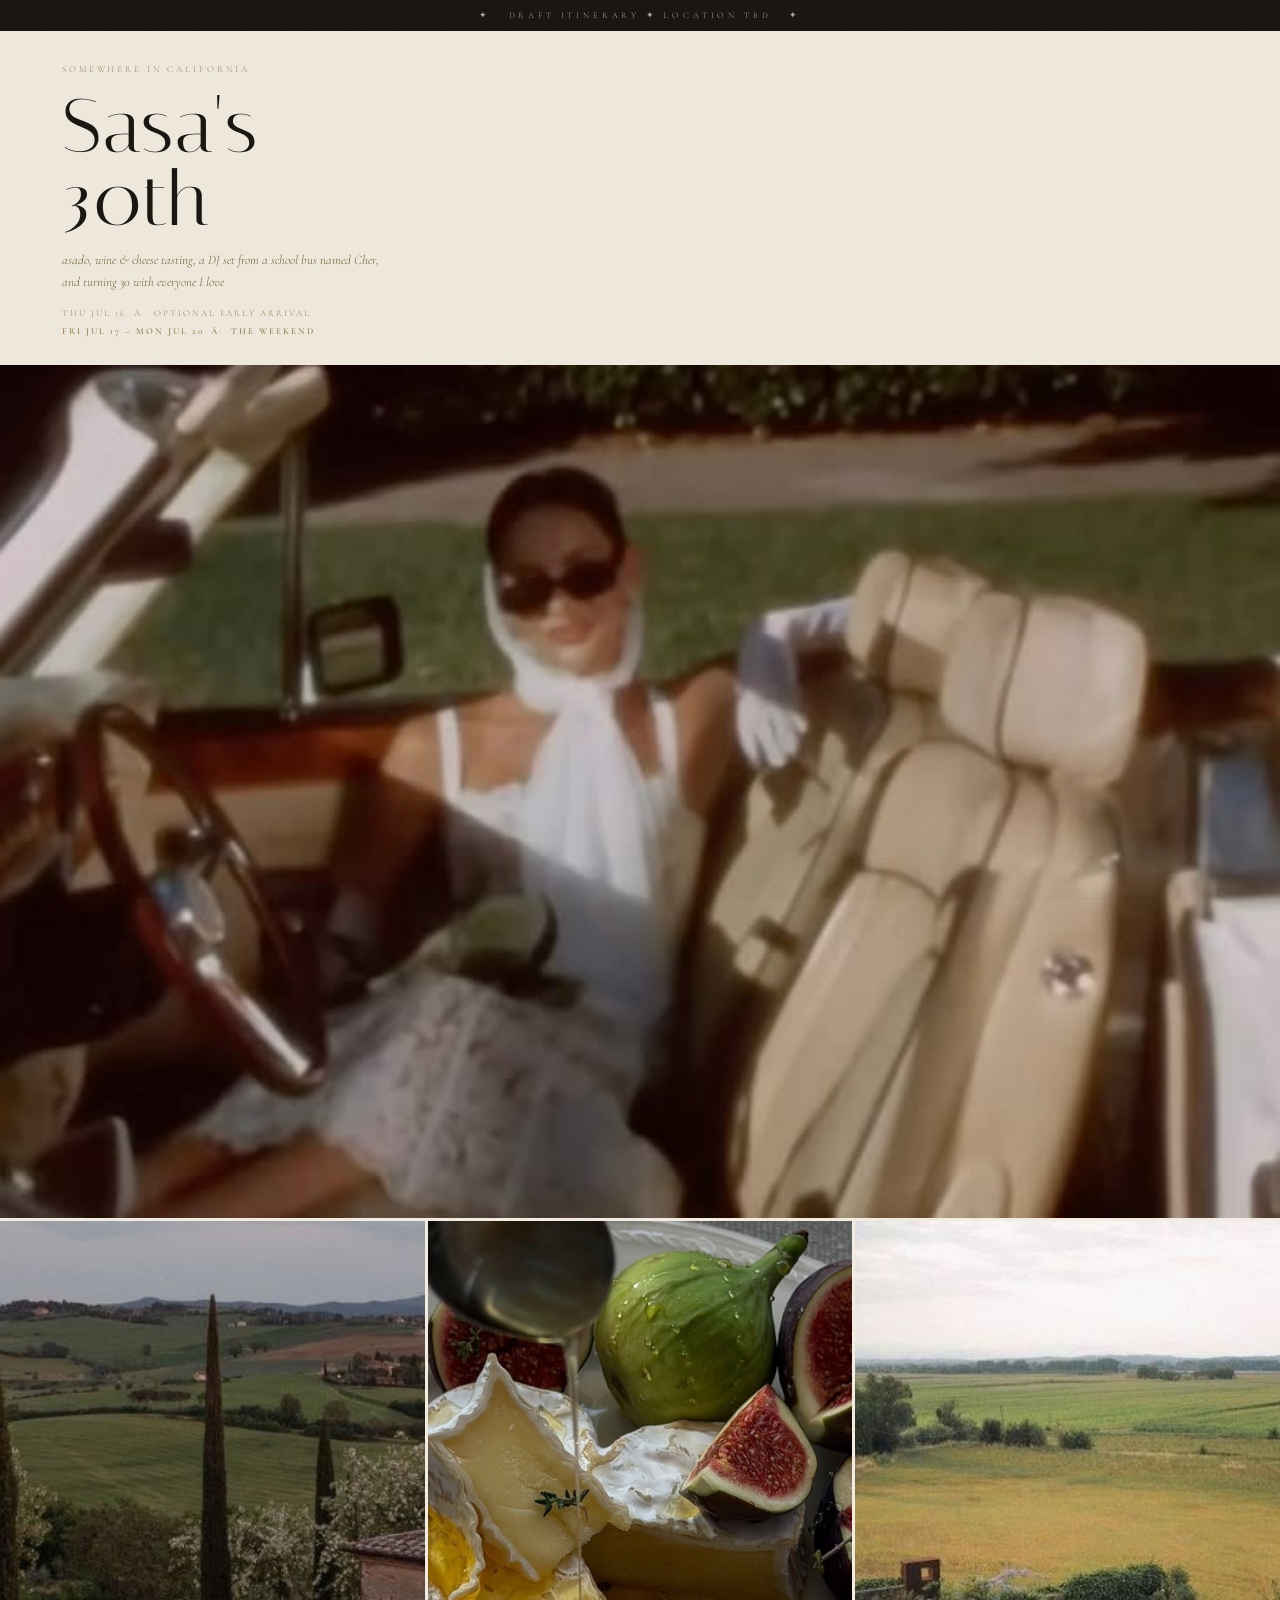
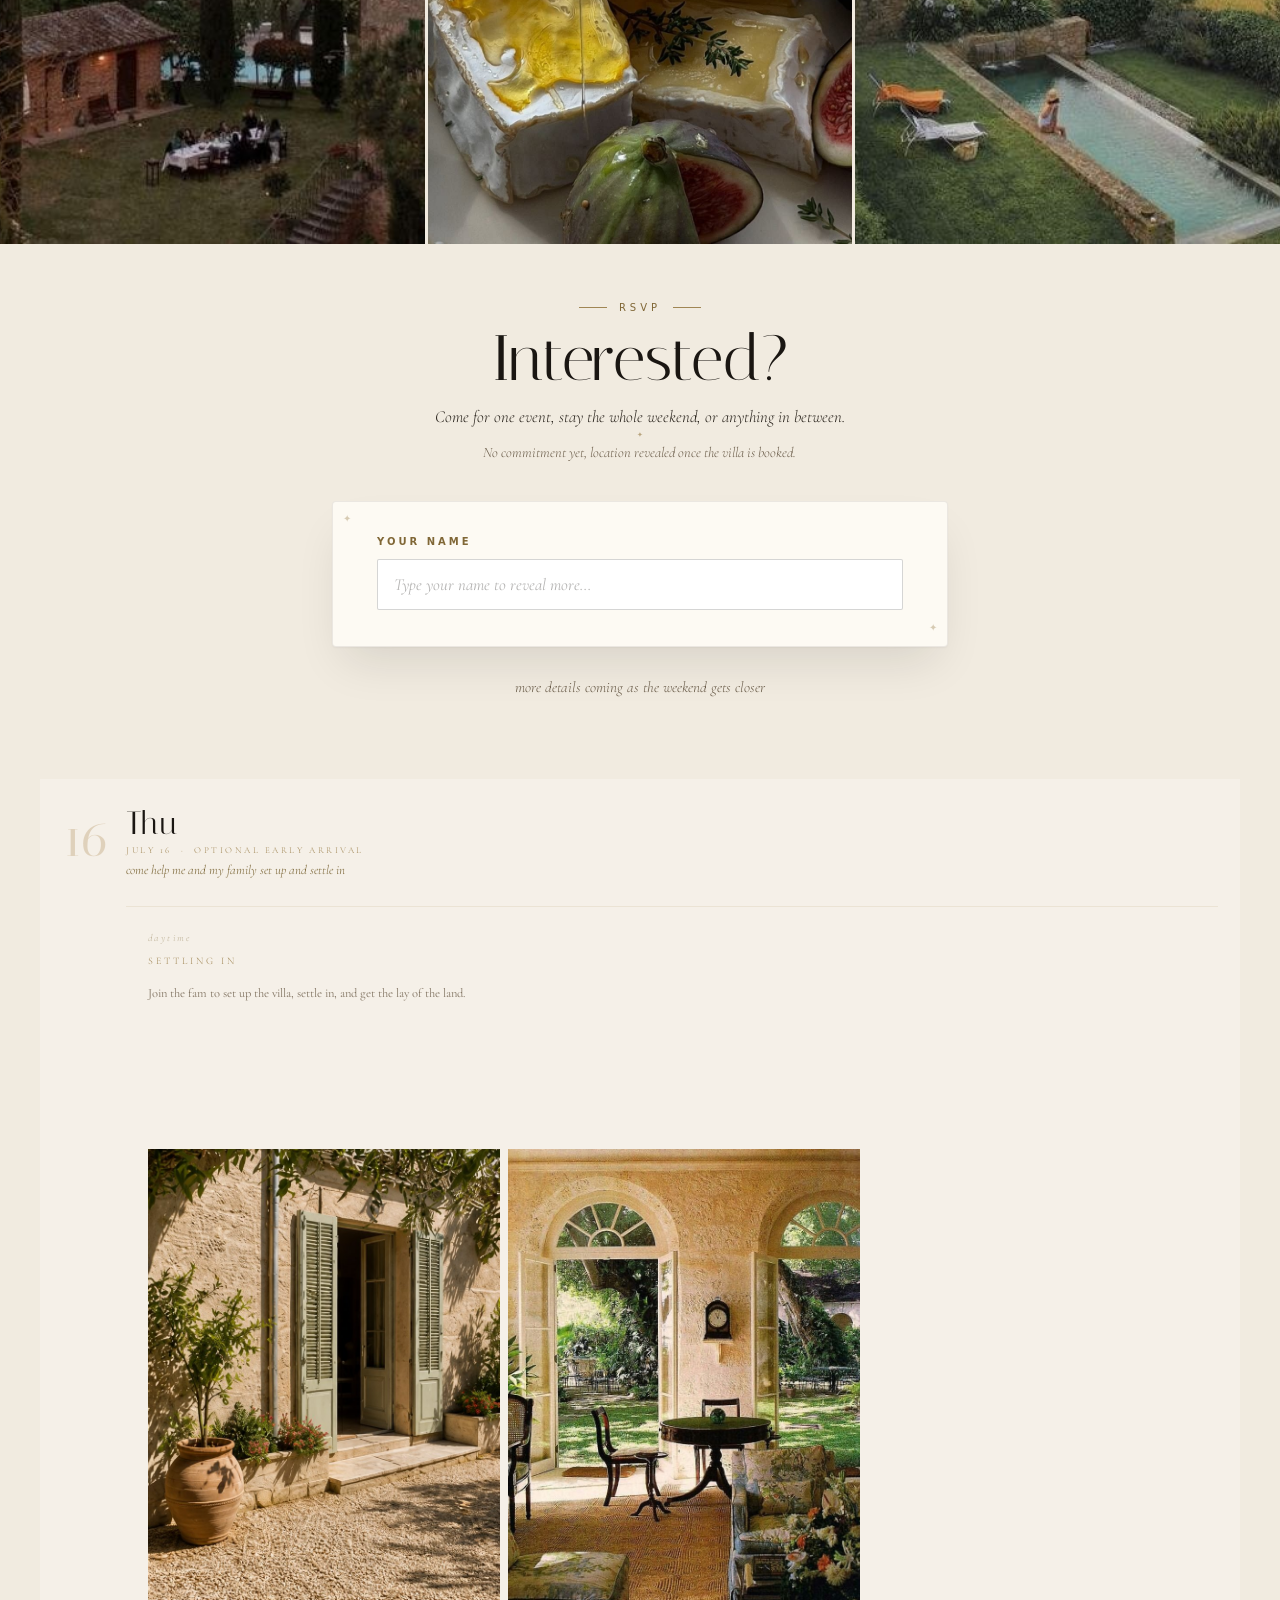
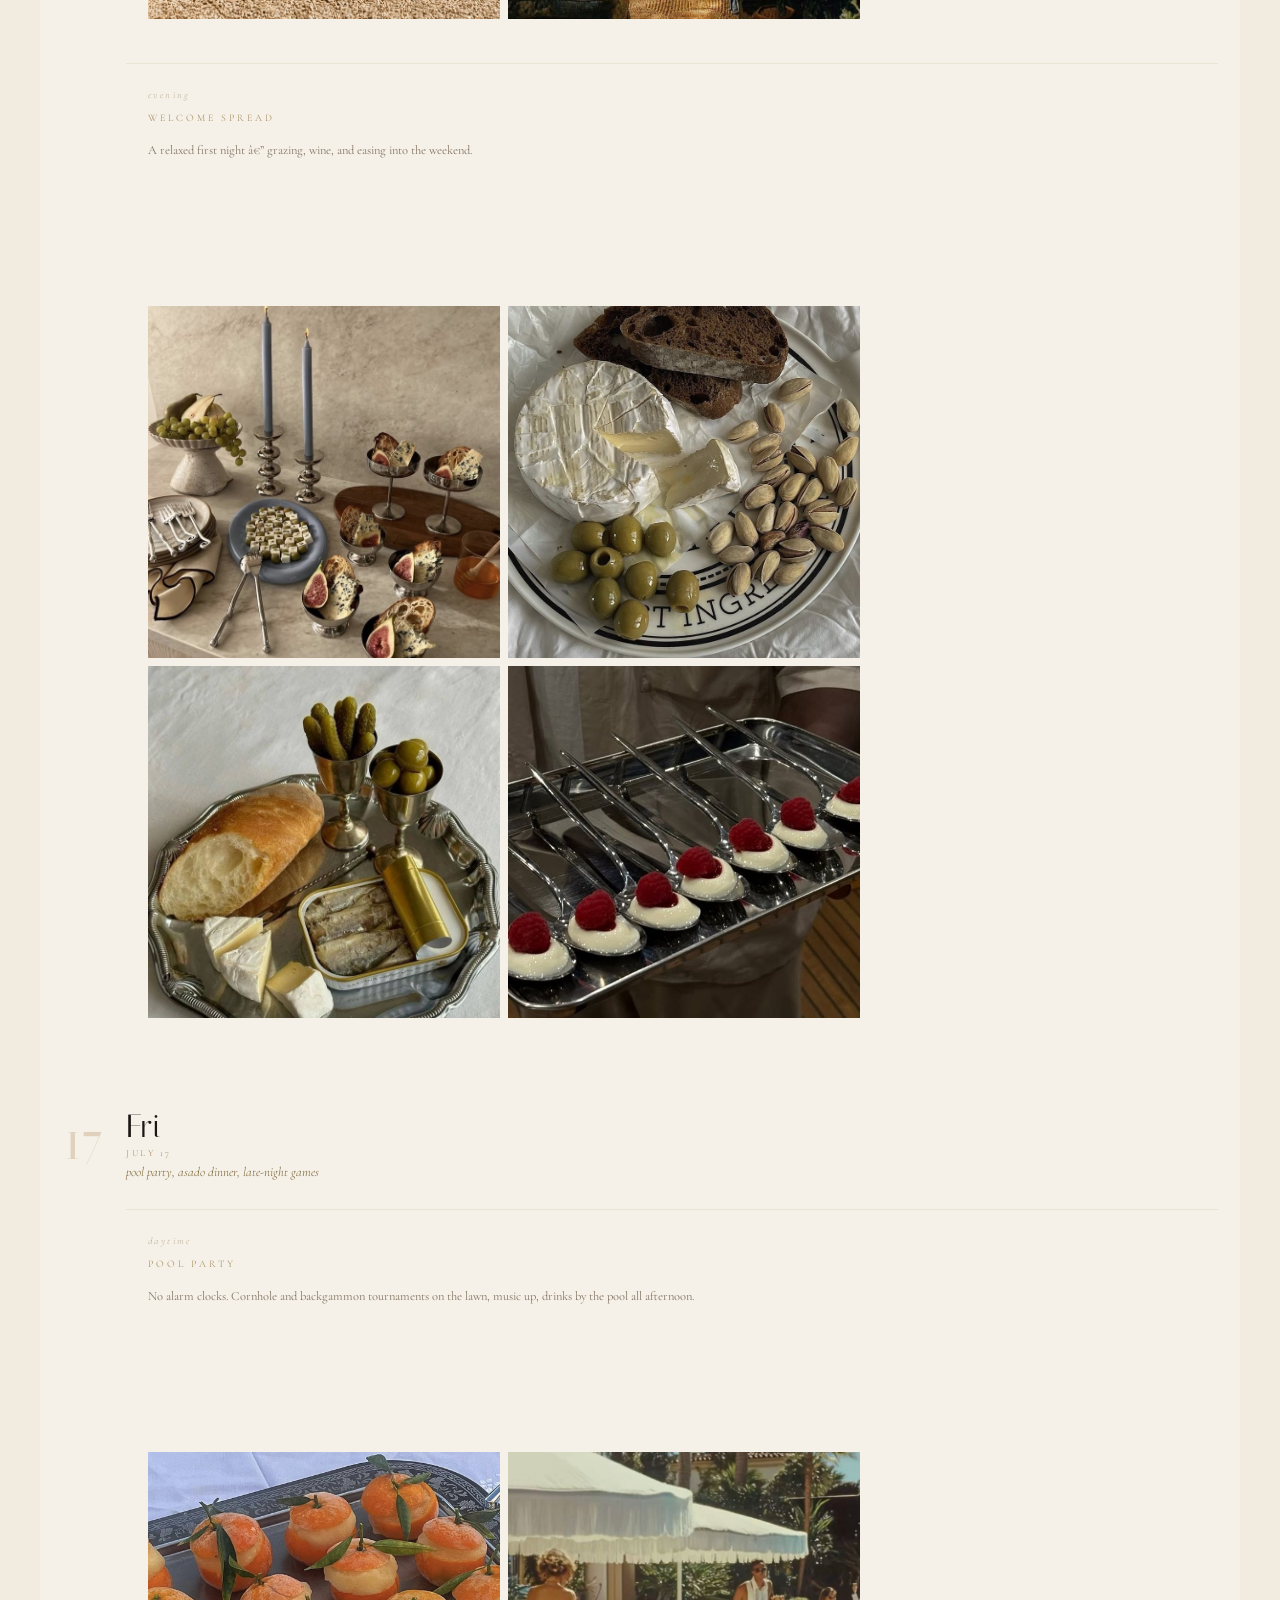
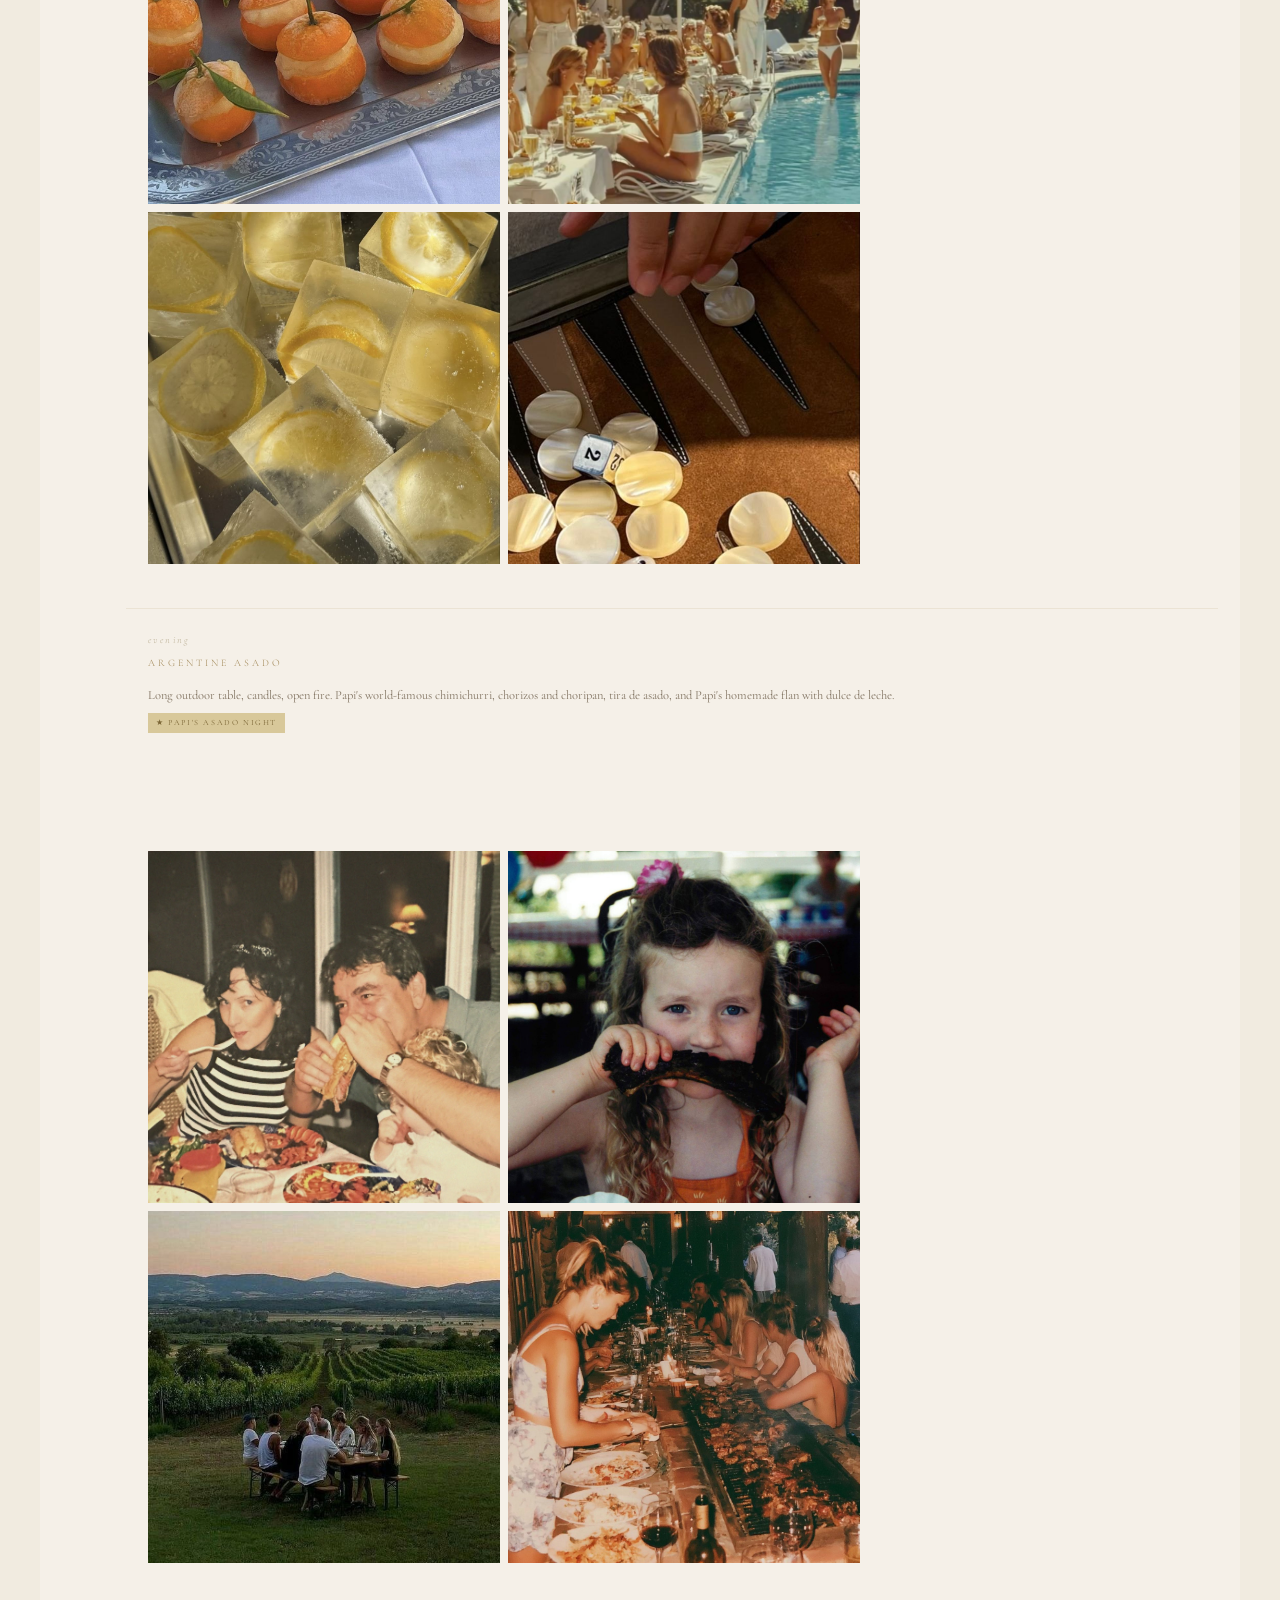
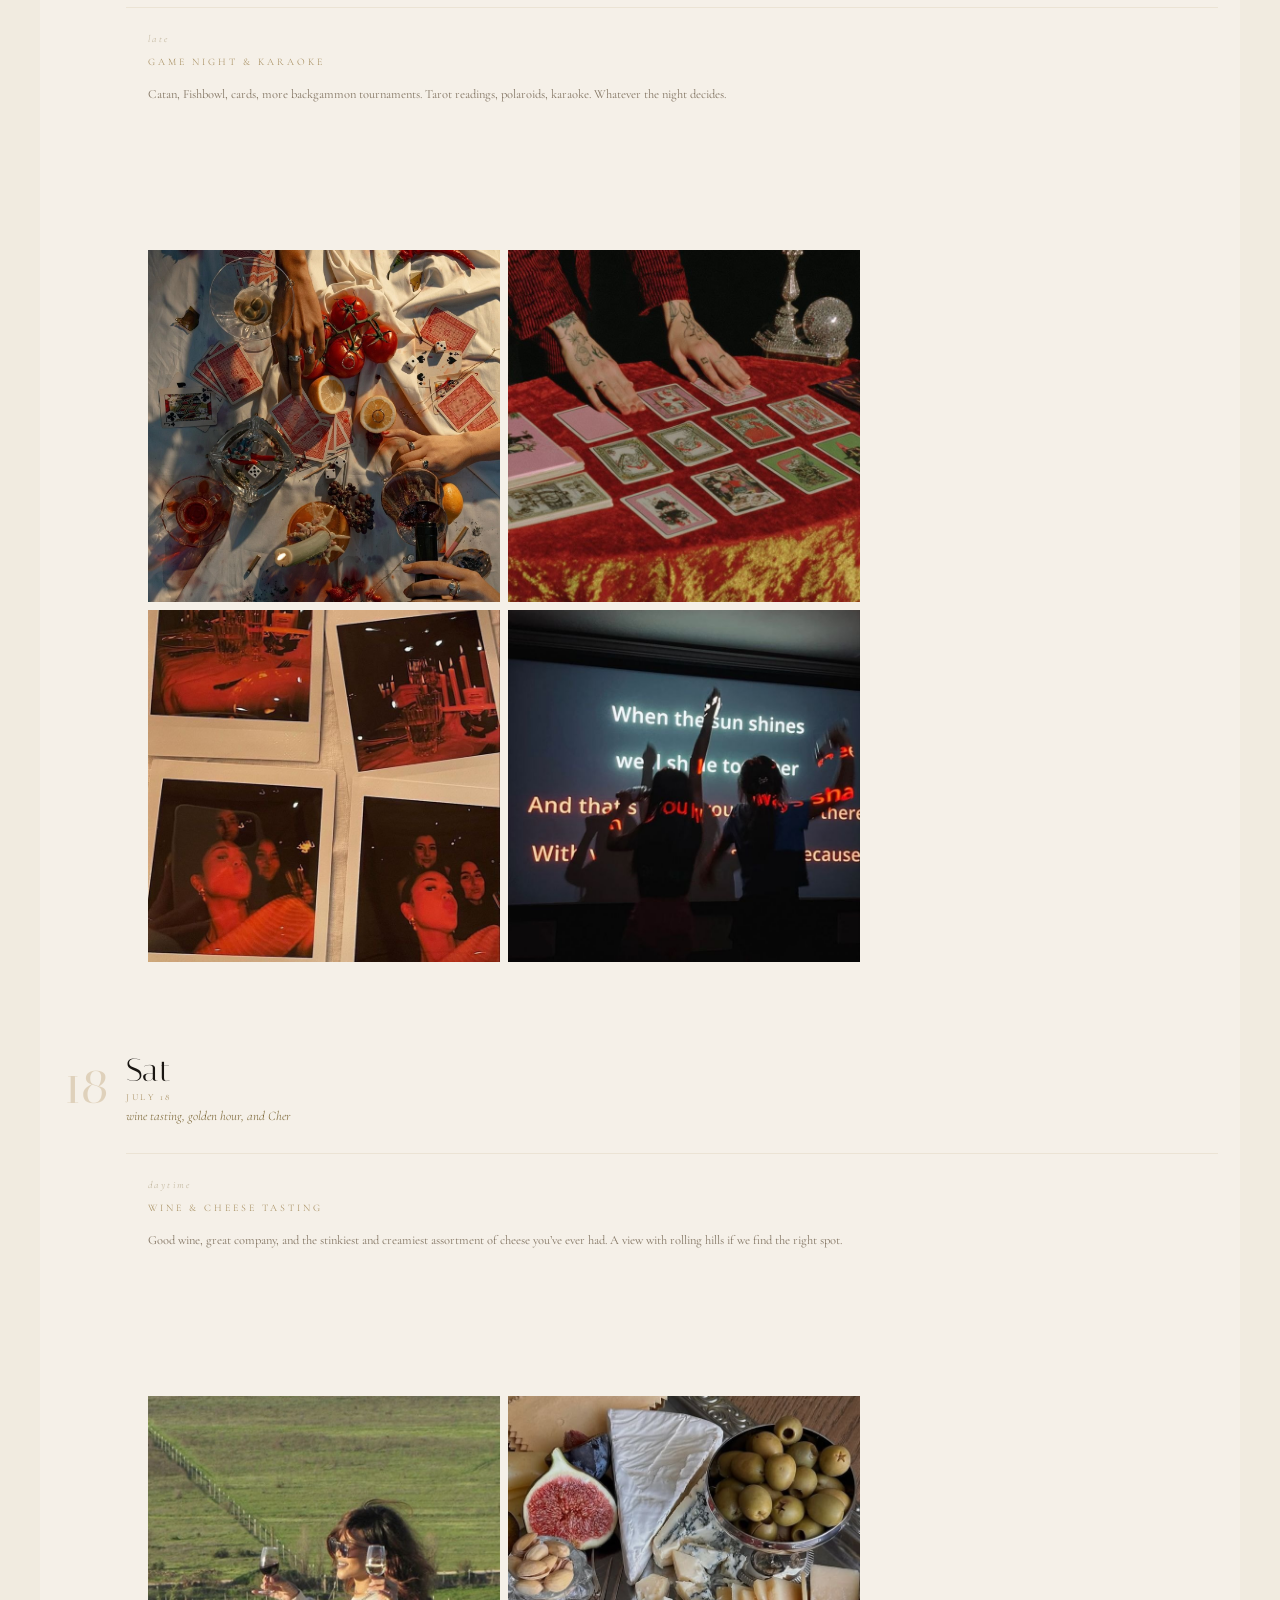
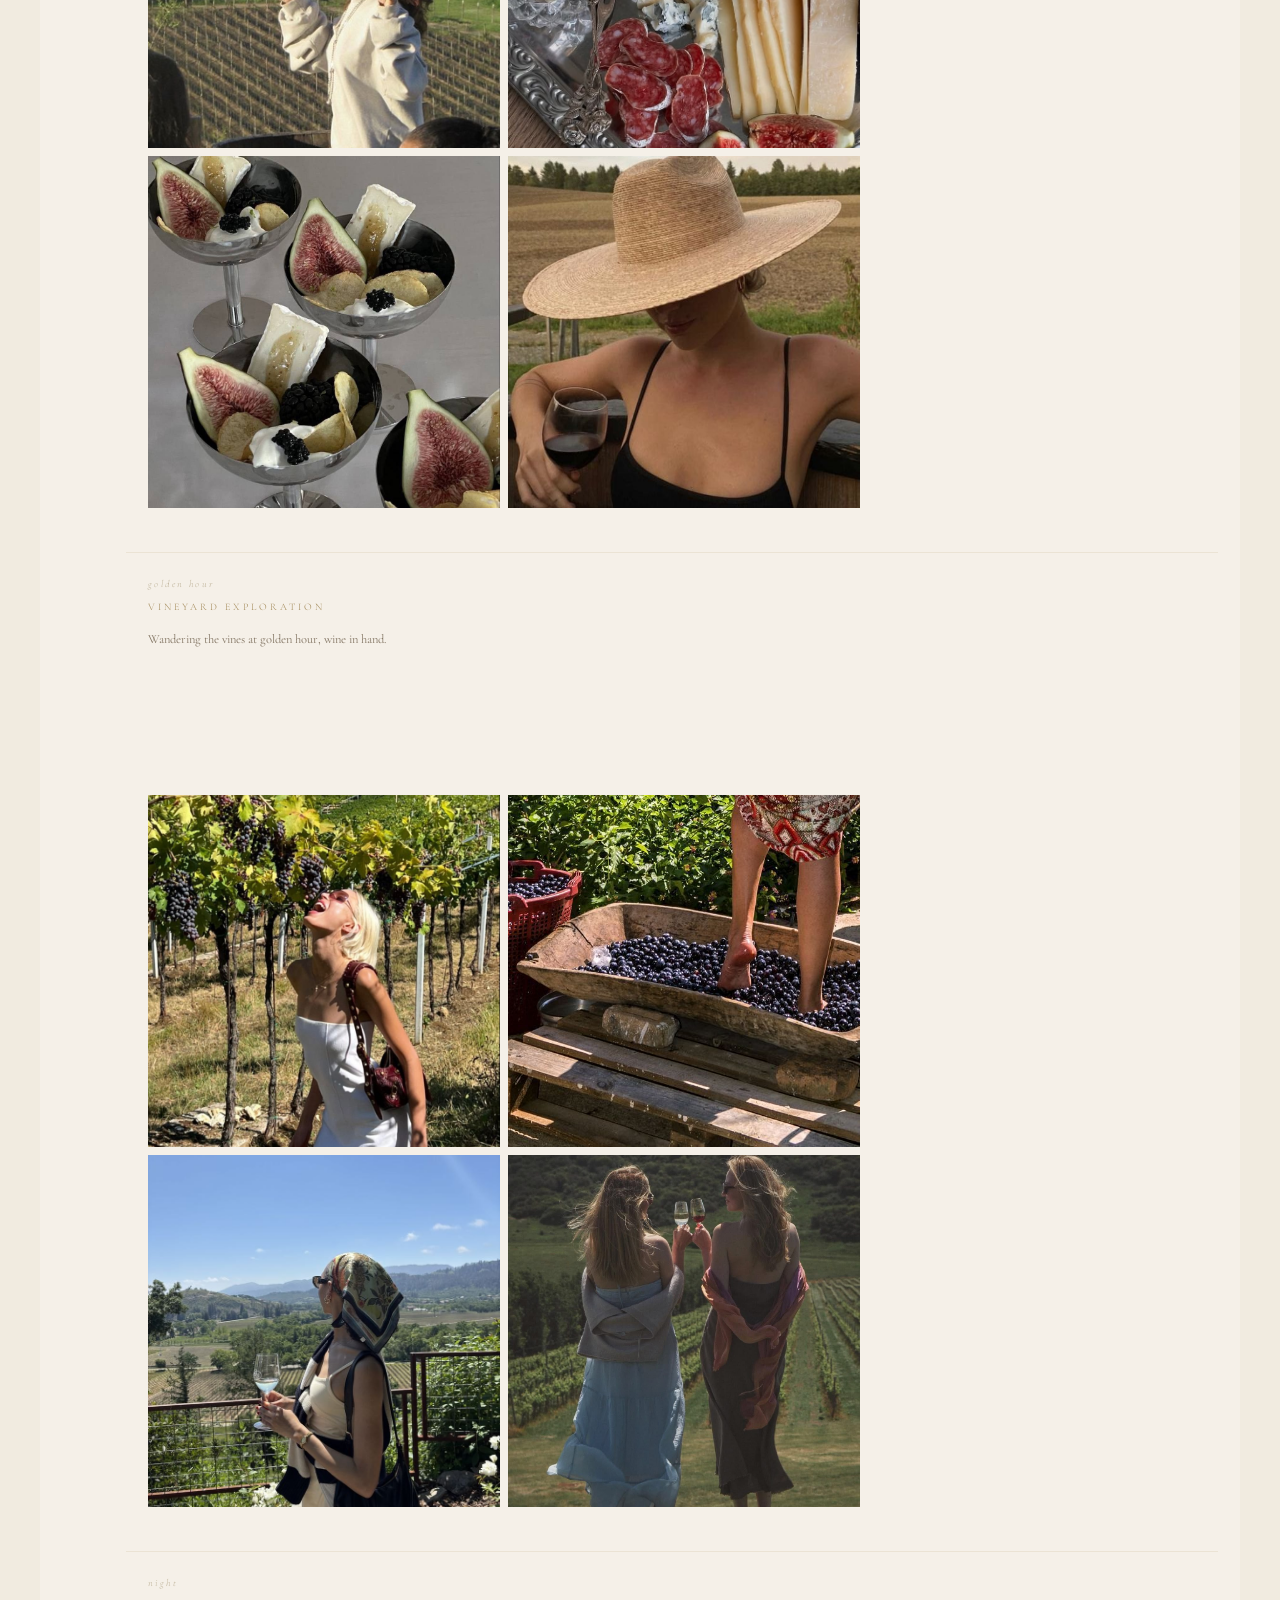
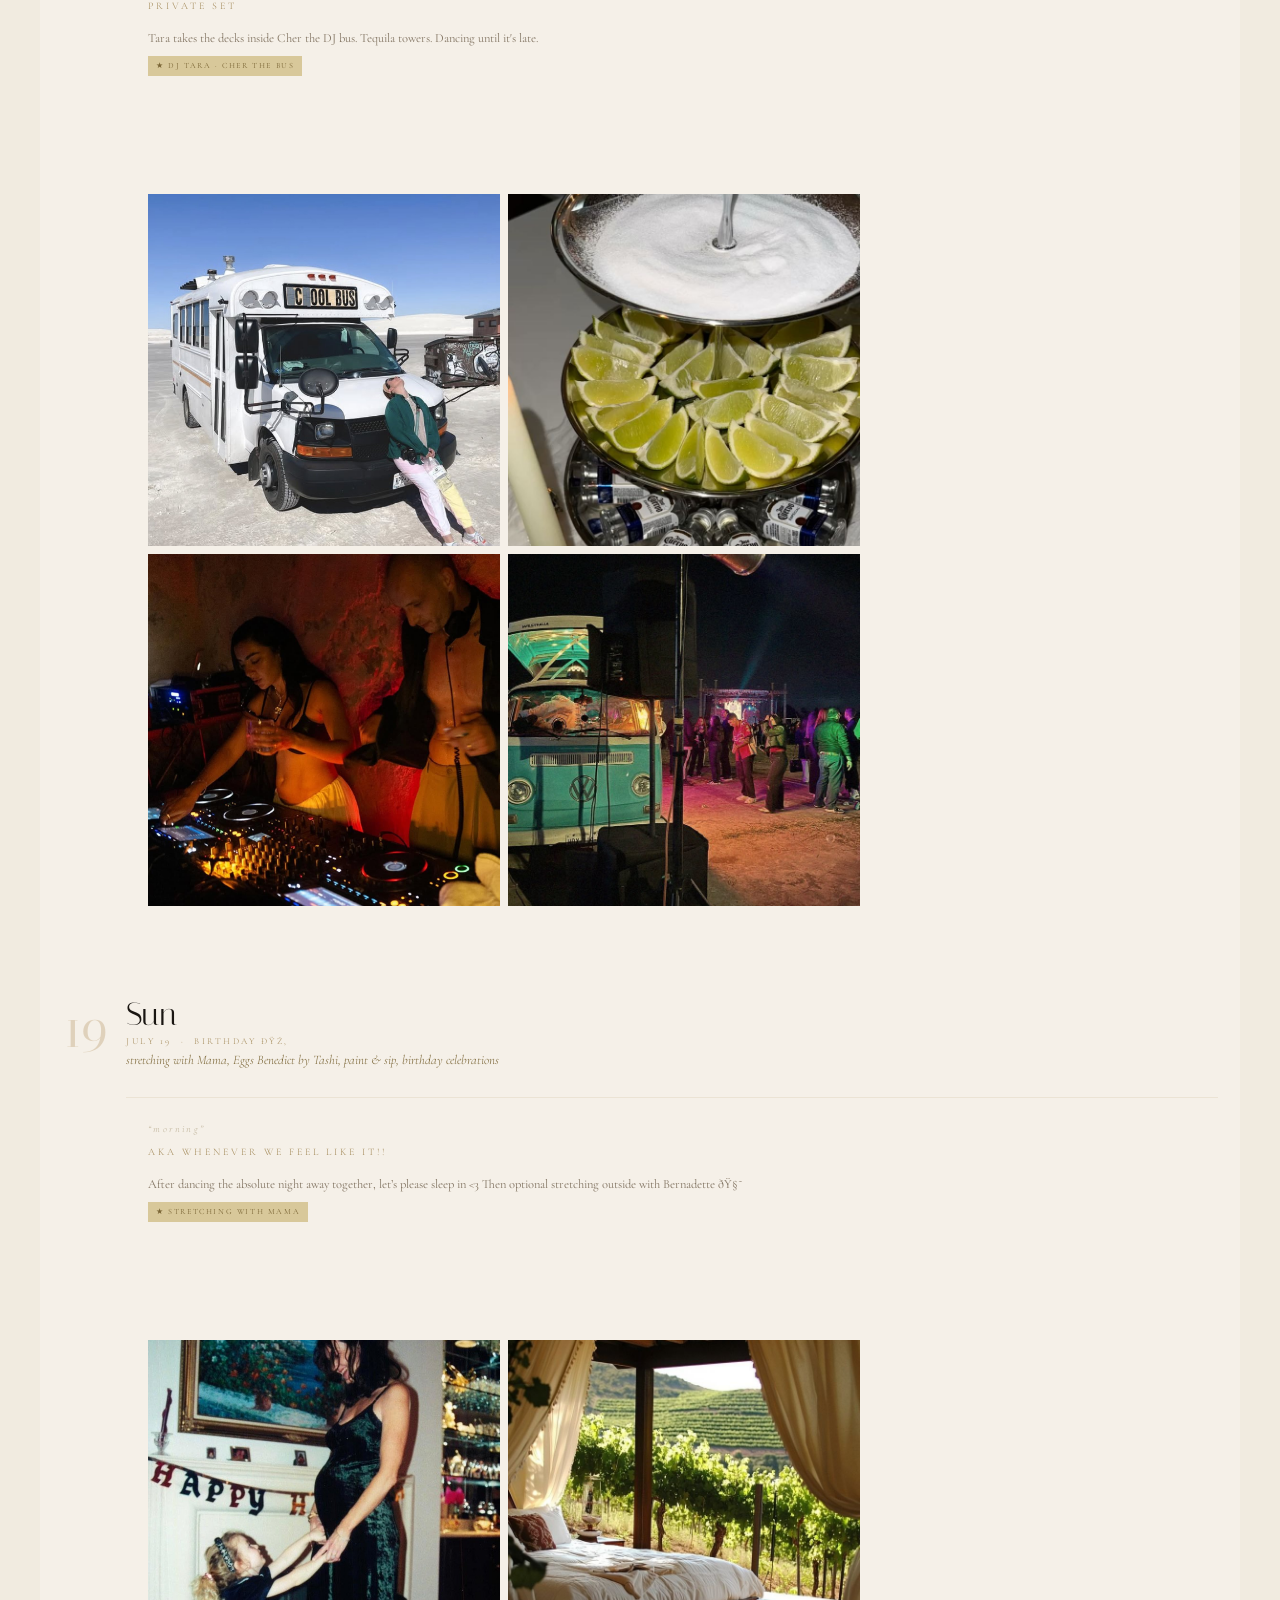
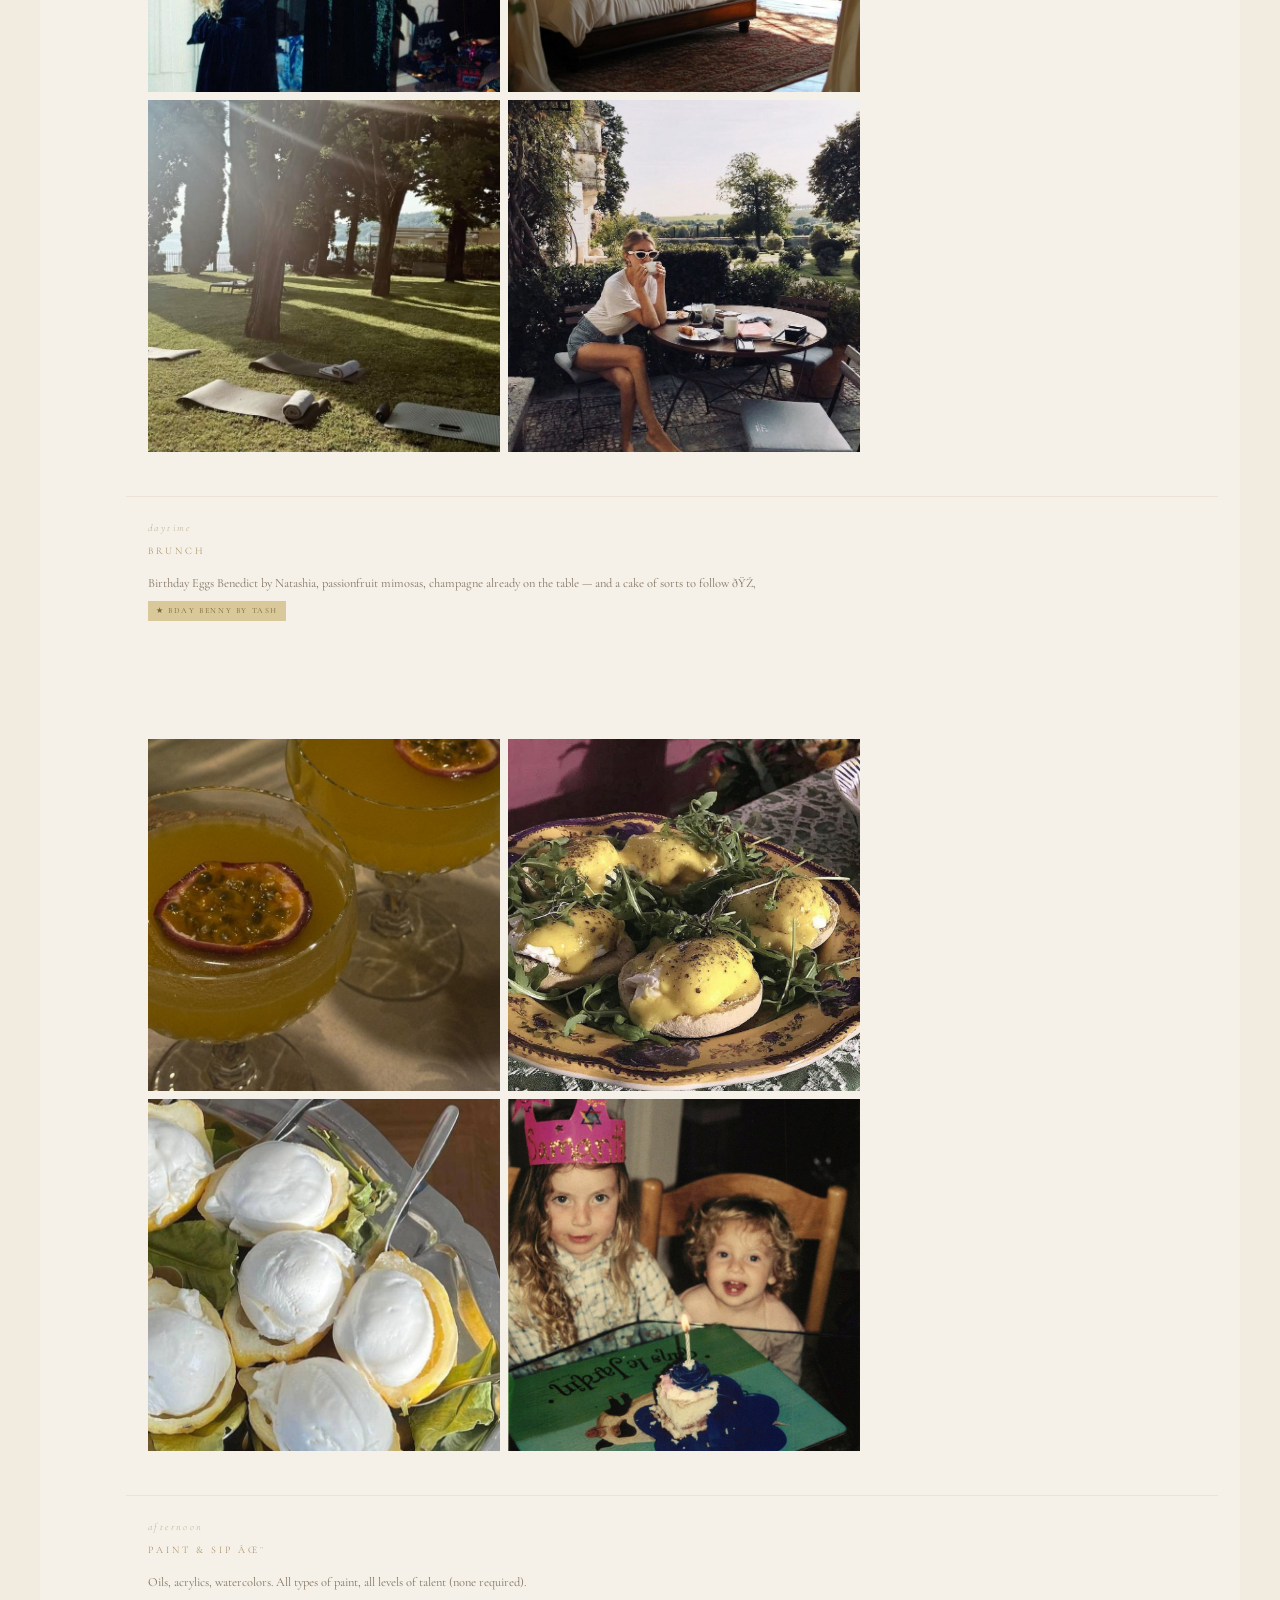
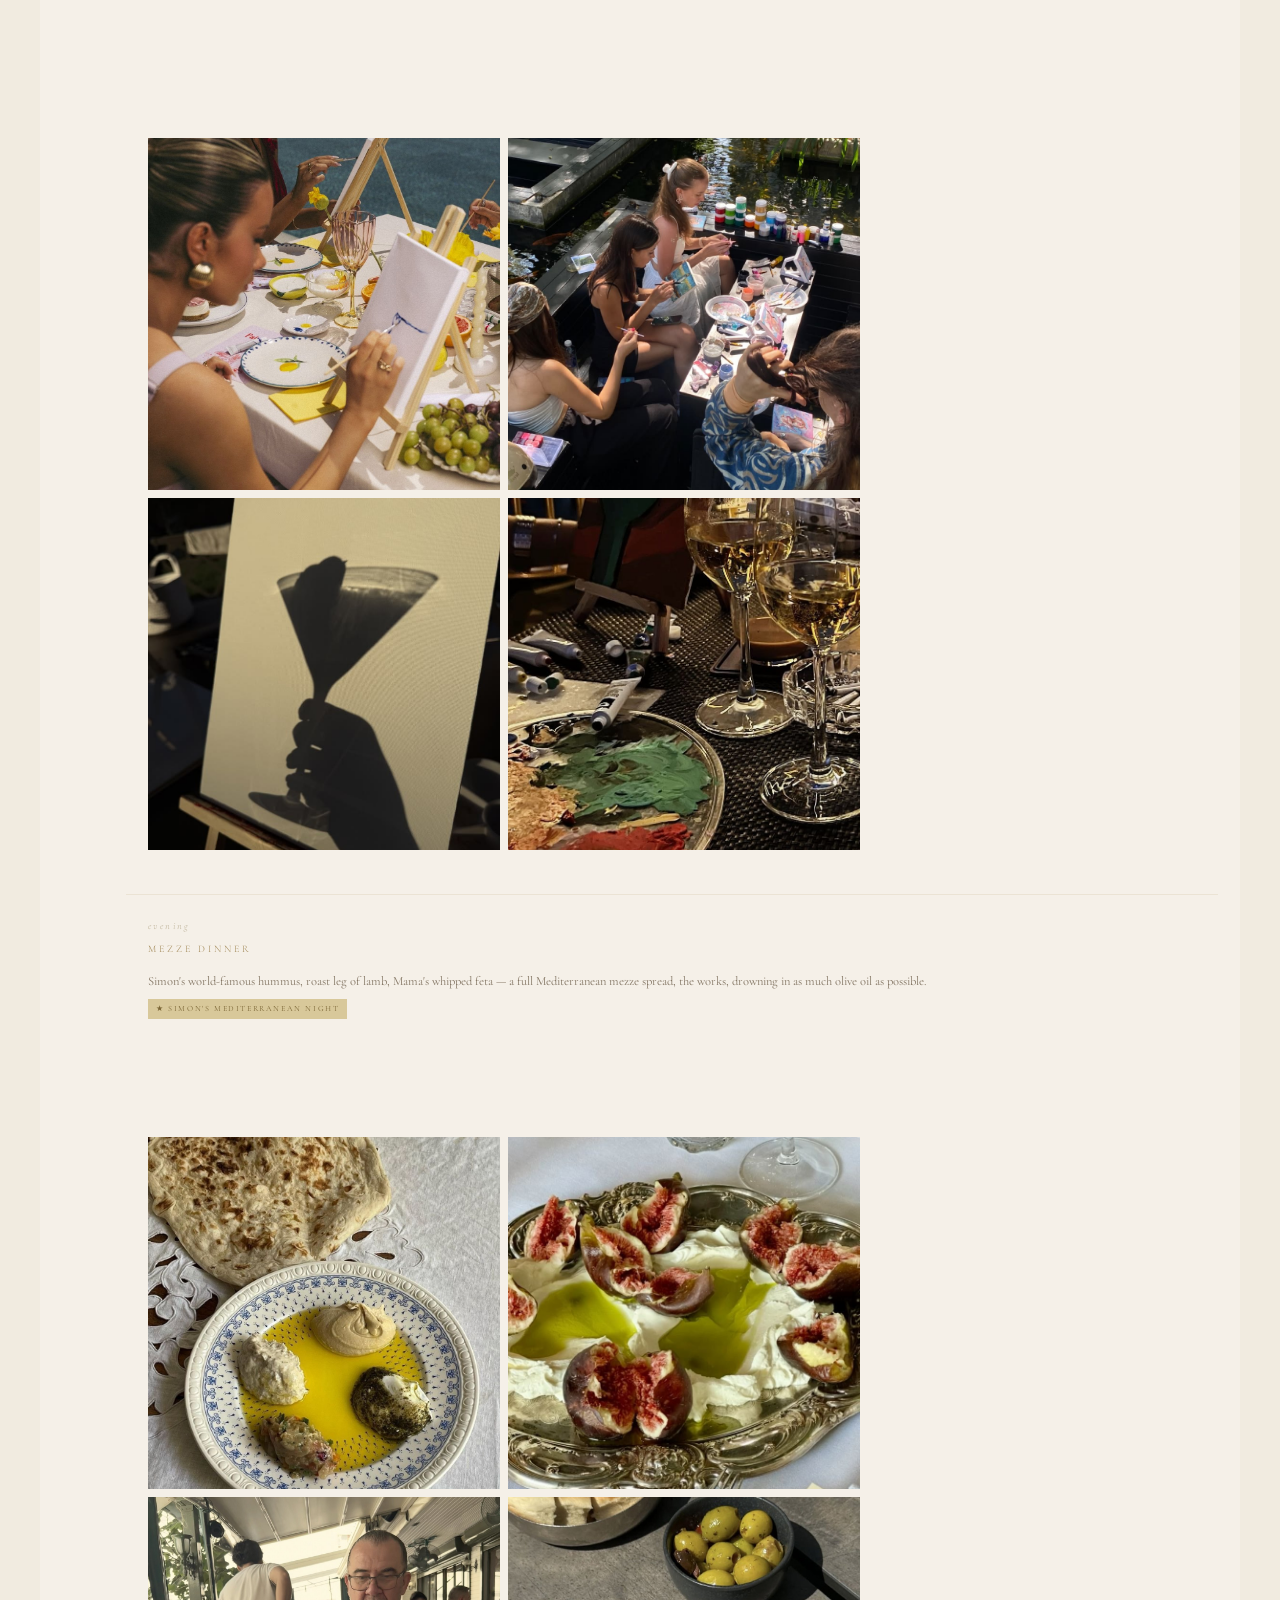
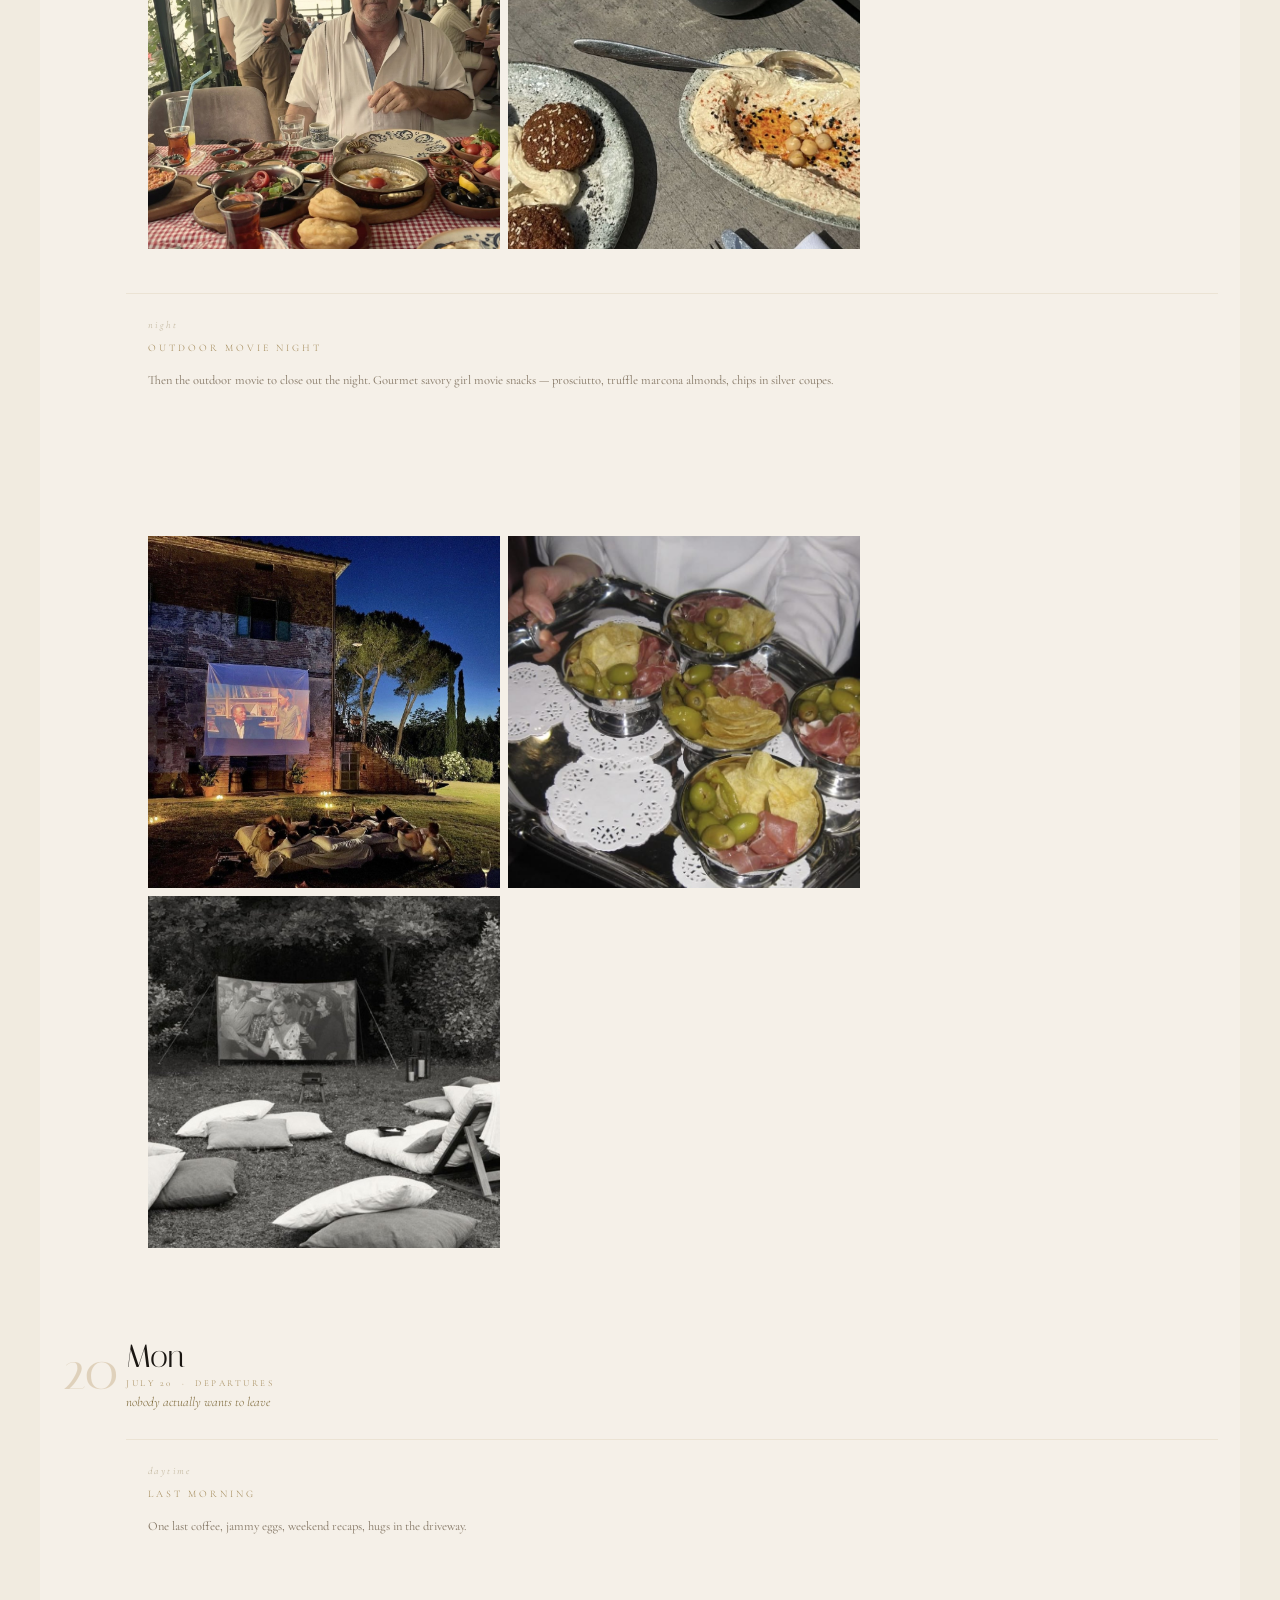
==== sasa-30th.html @ 3b61e19e "buttons" ====
﻿<!DOCTYPE html>
<html lang="en">

<head>
  <meta property="og:title" content="Sasa's 30th Draft Itinerary">
  <meta property="og:description" content="somewhere in california âœ¦ july 2026">
  <meta property="og:type" content="website">
  <meta property="og:image"
    content="[data-uri]">
  <meta property="og:image:width" content="1200">
  <meta property="og:image:height" content="630">
  <meta name="twitter:card" content="summary_large_image">
  <meta name="twitter:title" content="Sasa's 30th Draft Itinerary">
  <meta name="twitter:description" content="somewhere in california âœ¦ july 2026">
  <meta name="twitter:image"
    content="[data-uri]">

  <meta charset="UTF-8">
  <meta name="viewport" content="width=device-width, initial-scale=1.0">
  <title>Sasa's 30th</title>
  <link
    href="https://fonts.googleapis.com/css2?family=Jost:wght@300;400;500&family=Italiana&family=Playfair+Display:ital,wght@0,400;0,700;1,400;1,700&family=Cormorant+Garamond:ital,wght@0,300;0,400;0,600;1,300;1,400;1,600&family=Libre+Baskerville:ital,wght@0,400;1,400&family=Caveat:wght@500;600;700&family=Allura&family=Dancing+Script:wght@500;600"
    rel="stylesheet">
  <style>
    :root {
      --bg: #f5f0e8;
      --ink: #2a1f0e;
      --gold: #a08040;
      --sub: #7a6535;
      --form-bg: #e8dfc8;
      --footer-bg: #d8cdb0;
      --div: rgba(160, 128, 64, .18);
      --body-text: #5a4a2e;
    }

    *,
    *::before,
    *::after {
      box-sizing: border-box;
      margin: 0;
      padding: 0;
    }

    body {
      background: var(--bg);
      color: var(--ink);
      font-family: 'Jost', -apple-system, BlinkMacSystemFont, 'Avenir Next', 'Avenir', 'Helvetica Neue', sans-serif;
      font-weight: 300;
      line-height: 1.6;
    }

    .draft-banner {
      background: var(--ink);
      color: rgba(242, 234, 214, .7);
      text-align: center;
      font-size: 8.5px;
      letter-spacing: .45em;
      text-transform: uppercase;
      padding: 9px 0;
    }

    .hero {
      padding: 48px 48px 28px;
      max-width: 1200px;
      margin: 0 auto;
    }

    .hero-eyebrow {
      font-size: 9px;
      letter-spacing: .42em;
      text-transform: uppercase;
      color: var(--gold);
      margin-bottom: 14px;
    }

    .hero-title {
      font-family: 'Italiana', 'Didot', 'Bodoni 72', 'Hoefler Text', Georgia, serif;
      font-size: clamp(72px, 12vw, 112px);
      line-height: 1.0;
      letter-spacing: .02em;
      margin-bottom: 18px;
    }

    .hero-tagline {
      font-family: 'Cormorant Garamond', 'Hoefler Text', 'Iowan Old Style', 'Cormorant', Georgia, serif;
      font-style: italic;
      font-size: 14px;
      font-weight: 300;
      color: var(--sub);
      line-height: 1.7;
      max-width: 480px;
      margin-bottom: 8px;
    }

    .hero-dates {
      font-size: 9px;
      letter-spacing: .22em;
      text-transform: uppercase;
      color: var(--gold);
      line-height: 2;
    }

    .hero-dates strong {
      font-weight: 700;
      letter-spacing: .22em;
      color: var(--gold);
    }

    .photo-grid {
      display: grid;
      grid-template-columns: repeat(3, 1fr);
      gap: 3px;
      max-width: 1200px;
      margin: 0 auto;
    }

    .photo-grid img {
      width: 100%;
      aspect-ratio: 1;
      object-fit: cover;
      display: block;
    }

    .form-spacer {
      height: 44px;
      background: var(--bg);
    }

    .form-wrap {
      background: var(--form-bg);
      max-width: 1200px;
      margin: 0 auto;
      padding: 36px 48px 40px;
    }

    .form-head {
      font-family: 'Italiana', 'Didot', 'Bodoni 72', 'Hoefler Text', Georgia, serif;
      font-size: 32px;
      color: var(--ink);
      margin-bottom: 10px;
      letter-spacing: .02em;
    }

    .form-intro-top {
      font-family: 'Cormorant Garamond', 'Hoefler Text', 'Iowan Old Style', 'Cormorant', Georgia, serif;
      font-style: italic;
      font-size: 13px;
      color: var(--sub);
      line-height: 1.7;
      margin-bottom: 22px;
    }

    .form-label {
      display: block;
      font-size: 8px;
      letter-spacing: .35em;
      text-transform: uppercase;
      color: var(--gold);
      margin-bottom: 6px;
      margin-top: 18px;
    }

    .form-input {
      width: 100%;
      border: 1px solid var(--div);
      border-radius: 0;
      background: rgba(242, 234, 214, .4);
      padding: 10px 12px;
      font-family: 'Jost', -apple-system, BlinkMacSystemFont, 'Avenir Next', 'Avenir', 'Helvetica Neue', sans-serif;
      font-size: 12px;
      font-weight: 300;
      color: var(--ink);
      outline: none;
    }

    .form-grid {
      display: grid;
      grid-template-columns: 1fr 1fr;
      gap: 32px 40px;
      margin-top: 18px;
    }

    .form-field {
      display: flex;
      flex-direction: column;
    }

    @media(max-width:720px) {
      .form-grid {
        grid-template-columns: 1fr;
        gap: 18px;
      }
    }

    .form-input:focus {
      border-bottom-color: var(--gold);
    }

    .days-select-wrap select {
      width: 100%;
      border: 1px solid var(--div);
      background: rgba(242, 234, 214, .4);
      padding: 10px 12px;
      font-family: 'Jost', -apple-system, BlinkMacSystemFont, 'Avenir Next', 'Avenir', 'Helvetica Neue', sans-serif;
      font-size: 12px;
      font-weight: 300;
      color: var(--ink);
      outline: none;
      cursor: pointer;
      -webkit-appearance: none;
      border-radius: 0;
    }

    .form-scroll-hint {
      font-family: 'Cormorant Garamond', 'Hoefler Text', 'Iowan Old Style', 'Cormorant', Georgia, serif;
      font-style: italic;
      font-size: 12px;
      color: rgba(122, 101, 53, .7);
      line-height: 1.6;
      margin: 5px 0 9px;
    }

    .days-toggle-btn {
      padding: 10px 14px;
      background: rgba(242, 234, 214, .4);
      border: 1px solid var(--div);
      font-family: 'Jost', -apple-system, BlinkMacSystemFont, 'Avenir Next', 'Avenir', 'Helvetica Neue', sans-serif;
      font-size: 11px;
      font-weight: 300;
      color: var(--ink);
      cursor: pointer;
      display: block;
      width: 100%;
      text-align: left;
    }

    .days-toggle-btn:hover {
      background: rgba(215, 200, 165, .4);
    }

    .check-group {
      flex-direction: column;
      gap: 0;
    }

    .check-opt {
      display: flex;
      align-items: center;
      gap: 12px;
      padding: 10px 14px;
      background: rgba(242, 234, 214, .4);
      border: 1px solid var(--div);
      border-bottom: none;
      cursor: pointer;
      font-size: 12px;
      font-weight: 300;
      color: var(--ink);
    }

    .check-opt:last-child {
      border-bottom: 1px solid var(--div);
    }

    .check-opt:hover,
    .check-opt.selected {
      background: rgba(200, 185, 138, .3);
    }

    .check-box {
      width: 16px;
      height: 16px;
      border: 1.5px solid rgba(160, 128, 64, .4);
      border-radius: 2px;
      flex-shrink: 0;
      display: flex;
      align-items: center;
      justify-content: center;
    }

    .check-opt.selected .check-box {
      background: var(--gold);
      border-color: var(--gold);
    }

    .check-inner {
      font-size: 10px;
      color: #fff;
      display: none;
      line-height: 1;
    }

    .check-opt.selected .check-inner {
      display: block;
    }

    .form-helper {
      font-family: 'Cormorant Garamond', 'Hoefler Text', 'Iowan Old Style', 'Cormorant', Georgia, serif;
      font-style: italic;
      font-size: 12px;
      color: rgba(122, 101, 53, .7);
      line-height: 1.6;
      margin: 5px 0 9px;
    }

    .form-btn {
      display: block;
      width: 100%;
      margin-top: 28px;
      padding: 14px;
      background: var(--ink);
      color: rgba(242, 234, 214, .9);
      font-family: 'Jost', -apple-system, BlinkMacSystemFont, 'Avenir Next', 'Avenir', 'Helvetica Neue', sans-serif;
      font-size: 9.5px;
      font-weight: 400;
      letter-spacing: .38em;
      text-transform: uppercase;
      border: none;
      cursor: pointer;
    }

    .form-btn:hover {
      background: #3d2e15;
    }

    .form-note {
      font-family: 'Cormorant Garamond', 'Hoefler Text', 'Iowan Old Style', 'Cormorant', Georgia, serif;
      font-style: italic;
      font-size: 12.5px;
      font-weight: 400;
      color: rgba(80, 60, 20, .6);
      text-align: center;
      margin-top: 10px;
      line-height: 1.7;
      display: block;
    }

    .form-note-sub {
      font-size: 11px;
      color: rgba(80, 60, 20, .45);
      margin-top: 3px;
    }

    #itinerary {
      background: var(--bg);
      max-width: 1200px;
      margin: 0 auto;
    }

    .day {
      display: grid;
      grid-template-columns: 72px 1fr;
      gap: 0 20px;
      padding: 40px 48px;
      border-top: 1px solid var(--div);
    }

    .day-num {
      font-family: 'Italiana', 'Didot', 'Bodoni 72', 'Hoefler Text', Georgia, serif;
      font-size: 88px;
      line-height: .92;
      color: rgba(160, 128, 64, .17);
      letter-spacing: -.02em;
      padding-top: 4px;
      align-self: start;
    }

    .day-content {
      min-width: 0;
    }

    .day-dow {
      font-family: 'Italiana', 'Didot', 'Bodoni 72', 'Hoefler Text', Georgia, serif;
      font-size: 46px;
      font-weight: 400;
      letter-spacing: .01em;
      line-height: 1.0;
      margin-bottom: 8px;
      color: var(--ink);
    }

    .day-date {
      font-size: 9px;
      letter-spacing: .38em;
      text-transform: uppercase;
      color: var(--gold);
      margin-bottom: 3px;
    }

    .day-opt {
      font-size: 9px;
      letter-spacing: .38em;
      text-transform: uppercase;
      color: var(--gold);
      font-style: italic;
      margin-bottom: 3px;
    }

    .day-tag {
      font-family: 'Cormorant Garamond', 'Hoefler Text', 'Iowan Old Style', 'Cormorant', Georgia, serif;
      font-style: italic;
      font-size: 13px;
      color: var(--sub);
      margin-bottom: 26px;
      line-height: 1.5;
      margin-top: 2px;
    }

    .ev-time {
      font-family: 'Cormorant Garamond', 'Hoefler Text', 'Iowan Old Style', 'Cormorant', Georgia, serif;
      font-style: italic;
      font-size: 11px;
      color: rgba(122, 101, 53, .55);
      letter-spacing: .06em;
      margin-bottom: 6px;
      text-transform: lowercase;
    }

    .moodboard-section {
      padding: 60px 48px 50px;
      border-top: 1px solid var(--div);
      max-width: 1200px;
      margin: 0 auto;
    }

    .moodboard-section h2 {
      font-family: 'Cormorant Garamond', 'Hoefler Text', 'Iowan Old Style', 'Cormorant', Georgia, serif;
      font-style: italic;
      font-weight: 400;
      font-size: 32px;
      letter-spacing: .02em;
      color: var(--ink);
      margin: 0 0 24px;
      text-align: center;
    }

    .moodboard-section .moodboard-sub {
      font-family: 'Cormorant Garamond', 'Hoefler Text', 'Iowan Old Style', 'Cormorant', Georgia, serif;
      font-style: italic;
      font-size: 13px;
      color: var(--sub);
      text-align: center;
      margin-bottom: 36px;
    }

    .moodboard-grid {
      display: grid;
      grid-template-columns: repeat(5, 1fr);
      gap: 6px;
    }

    .moodboard-grid img {
      width: 100%;
      aspect-ratio: 1/1;
      object-fit: cover;
      display: block;
    }

    .footer-signoff {
      font-family: 'Fraunces', 'Iowan Old Style', 'Charter', Georgia, serif;
      font-style: italic;
      font-size: 18px;
      font-weight: 300;
      color: rgba(122, 101, 53, .85);
      margin-bottom: 16px;
      display: block;
      letter-spacing: .02em;
    }

    .moodboard-img {
      width: 100%;
      aspect-ratio: 1/1;
      object-fit: cover;
      display: block;
    }

    .ev-row {
      display: flex;
      gap: 24px;
      margin-bottom: 36px;
      align-items: flex-start;
    }

    .ev-imgs {
      display: flex;
      flex-wrap: wrap;
      gap: 4px;
      flex: 0 1 auto;
      max-width: 712px;
      min-width: 0;
    }

    .ev-img {
      width: 175px;
      height: 175px;
      object-fit: cover;
      display: block;
    }

    .ev-ph {
      width: 175px;
      height: 175px;
      background: rgba(160, 128, 64, .07);
      border: 1px dashed rgba(160, 128, 64, .25);
      display: flex;
      align-items: center;
      justify-content: center;
      text-align: center;
      padding: 10px;
    }

    .ev-ph span {
      font-size: 10px;
      letter-spacing: .04em;
      text-transform: lowercase;
      color: rgba(160, 128, 64, .6);
      text-align: center;
      padding: 12px;
      line-height: 1.6;
    }

    .ev-text {
      flex: 0 0 210px;
      padding-top: 4px;
      min-width: 0;
    }

    .ev-name {
      font-size: 8px;
      letter-spacing: .36em;
      text-transform: uppercase;
      color: var(--gold);
      margin-bottom: 7px;
    }

    .ev-body {
      font-size: 13px;
      font-weight: 300;
      color: var(--body-text);
      line-height: 1.65;
    }

    .event-badge {
      display: block;
      margin-top: 10px;
      font-size: 8px;
      letter-spacing: .2em;
      text-transform: uppercase;
      color: var(--sub);
      background: #d8c89a;
      padding: 5px 10px 5px 9px;
      line-height: 1.6;
      width: fit-content;
      max-width: 100%;
    }

    .ev-body {
      line-height: 1.65;
    }

    footer {
      background: #d8c89a;
      max-width: 1200px;
      margin: 0 auto;
      text-align: center;
      padding: 34px 0 42px;
      border-top: 1px solid rgba(160, 128, 64, .2);
    }

    .footer-symbols {
      font-family: 'Jost', -apple-system, BlinkMacSystemFont, 'Avenir Next', 'Avenir', 'Helvetica Neue', sans-serif;
      font-size: 9.5px;
      letter-spacing: .36em;
      text-transform: lowercase;
      color: rgba(122, 101, 53, .7);
      display: block;
      margin-bottom: 6px;
    }

    .footer-city {
      font-family: 'Jost', -apple-system, BlinkMacSystemFont, 'Avenir Next', 'Avenir', 'Helvetica Neue', sans-serif;
      font-style: normal;
      font-size: 13px;
      letter-spacing: .36em;
      text-transform: lowercase;
      color: rgba(122, 101, 53, .65);
      display: block;
    }

    .itinerary-bar-mobile {
      display: none;
    }





    @media (max-width: 720px) {
      body {
        padding: 0 !important;
      }

      .photo-grid {
        grid-template-columns: repeat(3, 1fr) !important;
        gap: 2px !important;
      }

      .photo-grid img {
        aspect-ratio: 3 / 4.4 !important;
        width: 100% !important;
      }

      .hero {
        text-align: left !important;
        padding: 22px 18px 14px !important;
      }

      .hero-eyebrow,
      .hero-tagline,
      .hero-dates {
        margin-left: 0 !important;
        margin-right: 0 !important;
      }

      .hero-tagline {
        max-width: 100% !important;
      }

      .hero-dates {
        font-weight: 400 !important;
        line-height: 1.85 !important;
        letter-spacing: .2em !important;
        font-size: 9.5px !important;
      }

      .hero-dates strong {
        font-weight: 500 !important;
        letter-spacing: .2em !important;
        color: var(--gold) !important;
      }

      .day {
        grid-template-columns: 48px 1fr !important;
        padding: 28px 8px !important;
        gap: 0 12px !important;
      }

      .day-num {
        font-size: 52px !important;
        line-height: 1 !important;
        margin-bottom: 0 !important;
      }

      .day-content {
        padding-left: 0 !important;
        padding-right: 36px;
      }

      .day-dow {
        font-size: 38px !important;
        line-height: 1 !important;
        margin-bottom: 6px !important;
      }

      .day-date {
        font-size: 9px !important;
        line-height: 1.5 !important;
        letter-spacing: .25em !important;
      }

      .day-tag {
        font-family: 'Cormorant Garamond', 'Hoefler Text', Georgia, serif !important;
        font-style: italic !important;
        font-size: 13px !important;
        line-height: 1.5 !important;
      }

      .ev-row {
        display: flex !important;
        flex-direction: column !important;
        align-items: stretch !important;
        padding: 24px 8px 0 8px !important;
        margin-bottom: 0 !important;
        border-top: 1px solid rgba(160, 128, 64, .12) !important;
      }

      .ev-time {
        font-family: 'Cormorant Garamond', 'Hoefler Text', Georgia, serif !important;
        font-style: italic !important;
        font-size: 10px !important;
        letter-spacing: .28em !important;
        color: rgba(122, 101, 53, .5) !important;
        margin: 0 0 6px 0 !important;
        display: block !important;
        order: 0 !important;
      }

      .ev-name {
        font-size: 9.5px !important;
        letter-spacing: .05em !important;
        margin: 0 0 8px 0 !important;
        order: 1 !important;
        white-space: normal !important;
        overflow: visible !important;
        word-break: break-word !important;
      }

      .ev-body {
        font-family: 'Jost', -apple-system, BlinkMacSystemFont, 'Avenir Next', 'Avenir', sans-serif !important;
        font-style: normal !important;
        font-size: 13px !important;
        font-weight: 300 !important;
        line-height: 1.55 !important;
        color: rgba(60, 40, 16, 0.80) !important;
        margin: 0 0 0 0 !important;
        padding: 0 !important;
        order: 2 !important;
      }

      .ev-text {
        order: 0 !important;
        display: flex !important;
        flex-direction: column !important;
        flex: 1 1 auto !important;
        width: 100% !important;
        max-width: 100% !important;
        padding: 0 !important;
        margin: 0 0 6px 0 !important;
      }

      .ev-imgs {
        order: 1 !important;
        display: flex !important;
        flex-wrap: wrap !important;
        align-self: stretch !important;
        width: 100% !important;
        max-width: 100% !important;
        min-width: 0 !important;
        gap: 4px !important;
        margin: 0 0 40px 0 !important;
        padding: 0 !important;
        box-sizing: border-box !important;
      }

      /* 2-image: portrait 3:4 side-by-side */
      .ev-imgs.imgs-2 .ev-img,
      .ev-imgs.imgs-2 .ev-ph {
        width: calc(50% - 2px) !important;
        height: auto !important;
        aspect-ratio: 3 / 4 !important;
        flex: 0 0 calc(50% - 2px) !important;
        object-fit: cover !important;
        display: block !important;
      }

      /* 4-image: 2x2 square grid */
      .ev-imgs.imgs-4 .ev-img,
      .ev-imgs.imgs-4 .ev-ph {
        width: calc(50% - 2px) !important;
        height: auto !important;
        aspect-ratio: 1 / 1 !important;
        flex: 0 0 calc(50% - 2px) !important;
        object-fit: cover !important;
        display: block !important;
      }

      /* default (1 or 3 images): square */
      .ev-img,
      .ev-ph {
        width: calc(50% - 2px) !important;
        height: auto !important;
        aspect-ratio: 1 / 1 !important;
        flex: 0 0 calc(50% - 2px) !important;
        object-fit: cover !important;
        display: block !important;
      }

      .ev-img:first-child:nth-last-child(2),
      .ev-img:first-child:nth-last-child(2)~.ev-img {
        aspect-ratio: 3 / 4 !important;
      }

      .event-badge {
        font-size: 8.5px !important;
        padding: 5px 9px !important;
        margin-top: 10px !important;
      }

      .form-wrap {
        padding: 0 18px !important;
      }

      .form-head {
        font-size: 36px !important;
      }

      .form-grid {
        grid-template-columns: 1fr !important;
        gap: 18px !important;
      }

      .form-input,
      .days-select-wrap select,
      .days-toggle-btn {
        font-size: 16px !important;
      }

      .moodboard-section {
        padding: 40px 18px 48px !important;
      }

      .moodboard-section h2 {
        font-size: 26px !important;
        margin-bottom: 18px !important;
      }

      .moodboard-grid {
        grid-template-columns: repeat(2, 1fr) !important;
        gap: 4px !important;
      }

      footer {
        padding: 28px 18px !important;
      }

      .footer-symbols {
        font-size: 8.5px !important;
        letter-spacing: .25em !important;
      }

      .footer-city {
        font-size: 8.5px !important;
      }
    }

    @media (max-width: 420px) {
      .day-num {
        font-size: 42px !important;
      }

      .day-dow {
        font-size: 32px !important;
      }

      .moodboard-grid {
        grid-template-columns: repeat(2, 1fr) !important;
      }
    }

    /* â”€â”€ HERO â”€â”€ */
    .hero {
      text-align: left !important;
      padding: 32px 22px 24px !important;
    }

    .hero-eyebrow {
      font-size: 9px !important;
      letter-spacing: .32em !important;
    }

    .hero-title {
      font-size: 76px !important;
      line-height: .96 !important;
      margin-bottom: 14px !important;
    }

    .hero-tagline {
      font-size: 13px !important;
      line-height: 1.65 !important;
      margin-bottom: 12px !important;
      max-width: 100% !important;
    }

    .hero-dates strong {
      font-weight: 600 !important;
    }

    .hero-eyebrow,
    .hero-tagline,
    .hero-dates {
      margin-left: 0 !important;
      margin-right: 0 !important;
    }

    /* â”€â”€ HERO PHOTO GRID: first image full-width landscape, rest 3-col portrait â”€â”€ */
    .photo-grid {
      grid-template-columns: repeat(3, 1fr) !important;
      gap: 3px !important;
      margin: 0 !important;
      max-width: 100% !important;
    }

    .photo-grid img {
      aspect-ratio: 3 / 4.4 !important;
      width: 100% !important;
    }

    .photo-grid img:first-child {
      grid-column: 1 / -1 !important;
      aspect-ratio: 3 / 2 !important;
    }

    /* â”€â”€ DAY HEADER â”€â”€ */
    .day {
      grid-template-columns: 52px 1fr;
      padding: 28px 22px 20px;
      gap: 0 12px;
      border-top: none !important;
    }

    .day-num {
      font-size: 54px !important;
      line-height: 1 !important;
      color: rgba(184, 153, 104, .35) !important;
    }

    .day-content {
      padding-left: 0 !important;
    }

    .day-dow {
      font-size: 40px !important;
      line-height: 1 !important;
      margin-bottom: 5px !important;
    }

    .day-date {
      font-size: 9px !important;
      letter-spacing: .28em !important;
      line-height: 1.5 !important;
    }

    .day-tag {
      font-family: 'Cormorant Garamond', 'Hoefler Text', Georgia, serif !important;
      font-style: italic !important;
      font-size: 13px !important;
      line-height: 1.5 !important;
      margin-top: 3px !important;
    }

    /* â”€â”€ EVENT SECTIONS â€” exact spec â”€â”€
     label â†’ title: 8px
     title â†’ caption: 14px
     caption â†’ images: 20px
     images â†’ next section: 44px
  */
    .ev-row {
      display: flex !important;
      flex-direction: column !important;
      gap: 0 !important;
      padding: 24px 22px 0 22px !important;
      margin-bottom: 0 !important;
      border-top: 1px solid rgba(160, 128, 64, .12) !important;
    }

    .ev-text {
      order: 0 !important;
      padding: 0 !important;
      margin-bottom: 8px !important;
    }

    .ev-imgs {
      order: 1 !important;
      display: flex !important;
      flex-wrap: wrap !important;
      width: 100% !important;
      gap: 8px !important;
      margin-bottom: 44px !important;
    }

    /* Label â€” whisper */
    .ev-time {
      font-family: 'Cormorant Garamond', 'Hoefler Text', Georgia, serif !important;
      font-style: italic !important;
      font-size: 10px !important;
      letter-spacing: .24em !important;
      color: rgba(122, 101, 53, .45) !important;
      margin-bottom: 8px !important;
      display: block !important;
    }

    /* Title */
    .ev-name {
      font-size: 10px !important;
      letter-spacing: .3em !important;
      margin-bottom: 14px !important;
      color: var(--gold) !important;
    }

    /* Caption */
    .ev-body {
      font-family: 'Cormorant Garamond', 'Hoefler Text', 'Iowan Old Style', Georgia, serif !important;
      font-style: normal !important;
      font-size: 12.5px !important;
      font-weight: 400 !important;
      line-height: 1.6 !important;
      color: rgba(60, 40, 16, .62) !important;
      margin: 0 !important;
      padding: 0 !important;
    }

    .event-badge {
      font-size: 8px !important;
      padding: 4px 8px !important;
      margin-top: 8px !important;
    }

    /* Images: 2 max, portrait for 2-image events */
    /* 2-image: portrait 3:4 side-by-side */
    .ev-imgs.imgs-2 .ev-img,
    .ev-imgs.imgs-2 .ev-ph {
      width: calc(50% - 4px) !important;
      aspect-ratio: 3 / 4 !important;
      flex: 0 0 calc(50% - 4px) !important;
    }

    /* 4-image: 2x2 square grid */
    .ev-imgs.imgs-4 .ev-img,
    .ev-imgs.imgs-4 .ev-ph {
      width: calc(50% - 4px) !important;
      aspect-ratio: 1 / 1 !important;
      flex: 0 0 calc(50% - 4px) !important;
    }

    .ev-img,
    .ev-ph {
      width: calc(50% - 4px) !important;
      height: auto !important;
      aspect-ratio: 1 / 1 !important;
      flex: 0 0 calc(50% - 4px) !important;
    }

    .ev-img:first-child:nth-last-child(2),
    .ev-img:first-child:nth-last-child(2)~.ev-img {
      aspect-ratio: 3 / 4 !important;
    }

    /* .ev-imgs .ev-img:nth-child(n+3),
    .ev-imgs .ev-ph:nth-child(n+3) {
      display: none !important;
    } */

    /* Form */
    .form-wrap {
      padding: 0 22px !important;
    }

    .form-head {
      font-size: 34px !important;
    }

    .form-grid {
      grid-template-columns: 1fr !important;
      gap: 16px !important;
    }

    .form-input,
    .days-select-wrap select,
    .days-toggle-btn {
      font-size: 16px !important;
    }

    /* Moodboard */
    .moodboard-section {
      padding: 36px 22px 44px !important;
    }

    .moodboard-section h2 {
      font-size: 24px !important;
      margin-bottom: 16px !important;
    }

    .moodboard-grid {
      grid-template-columns: repeat(2, 1fr) !important;
      gap: 4px !important;
    }

    /* Footer */
    footer {
      padding: 24px 22px !important;
    }

    .footer-symbols {
      font-size: 8px !important;
      letter-spacing: .22em !important;
    }

    .footer-city {
      font-size: 8px !important;
      letter-spacing: .22em !important;
    }


    .day-dow {
      font-size: 32px !important;
    }

    .moodboard-grid {
      grid-template-columns: repeat(2, 1fr) !important;
    }



    /* ==================== MOBILE ==================== */
    @media (max-width: 720px) {
      body {
        font-size: 14px;
      }

      /* HEADER PHOTO-GRID: dominant on mobile */
      .photo-grid {
        grid-template-columns: 1fr !important;
        gap: 4px !important;
        max-width: 100% !important;
        margin: 0 !important;
      }

      .photo-grid>*:nth-child(2) {
        grid-column: span 3;
        /* full width */
      }

      .photo-grid img {
        aspect-ratio: 4 / 5 !important;
        width: 100% !important;
        height: auto !important;
      }

      /* HERO */
      .hero {
        padding: 32px 22px 22px !important;
        text-align: left !important;
      }

      .hero-eyebrow {
        font-size: 8.5px !important;
        letter-spacing: .35em !important;
        margin-bottom: 12px !important;
      }

      .hero-title {
        font-size: 56px !important;
        line-height: 1.0 !important;
        margin-bottom: 14px !important;
      }

      .hero-tagline {
        font-size: 13.5px !important;
        line-height: 1.6 !important;
        margin-bottom: 22px !important;
        max-width: 100% !important;
      }

      .hero-dates {
        font-size: 10.5px !important;
        letter-spacing: .22em !important;
        line-height: 2 !important;
      }

      /* DAY STRIP */
      .day {
        padding: 36px 22px 30px !important;
        grid-template-columns: 46px 1fr !important;
        gap: 0 0px !important;
      }

      .day-num {
        font-size: 38px !important;
        width: max-content;
      }

      .day-dow {
        font-size: 28px !important;
      }

      .day-date {
        font-size: 10px !important;
        letter-spacing: .25em !important;
      }

      .day-tag {
        font-size: 13px !important;
      }

      /* EVENT ROW: stack vertical, REORDER so title appears ABOVE images, body below */
      .ev-row {
        display: flex !important;
        flex-direction: column !important;
        gap: 0 !important;
        margin-bottom: 36px !important;
        align-items: stretch !important;
      }

      .ev-text {
        display: contents !important;
        /* unwraps children to be flex items of .ev-row */
      }

      .ev-time {
        order: 1 !important;
        font-size: 10px !important;
        letter-spacing: .12em !important;
        margin: 0 0 6px !important;
      }

      .ev-name {
        order: 2 !important;
        font-size: 22px !important;
        margin: 0 0 14px !important;
      }

      .ev-imgs {
        order: 3 !important;
        display: grid !important;
        grid-template-columns: repeat(2, 1fr) !important;
        gap: 4px !important;
        flex: 1 1 auto !important;
        max-width: 100% !important;
        width: 100% !important;
        margin-bottom: 14px !important;
      }

      .ev-img,
      .ev-ph {
        width: 100% !important;
        height: auto !important;
        aspect-ratio: 1 / 1 !important;
        object-fit: cover !important;
      }

      .ev-body {
        order: 4 !important;
        font-size: 14px !important;
        line-height: 1.65 !important;
        margin: 0 !important;
      }

      .event-badge {
        font-size: 8px !important;
        padding: 5px 10px !important;
        margin-top: 12px !important;
      }

      /* FORM */
      .form-wrap,
      #form {
        padding: 0 22px !important;
      }

      .form-grid {
        grid-template-columns: 1fr !important;
        gap: 22px !important;
      }

      .form-input,
      .form-input:focus,
      .days-select-wrap select,
      .days-toggle-btn {
        font-size: 16px !important;
        padding: 12px 14px !important;
      }

      .form-label {
        font-size: 9px !important;
      }

      .form-helper,
      .form-scroll-hint,
      .form-intro-top {
        font-size: 13px !important;
      }

      .form-btn {
        padding: 18px !important;
        font-size: 13px !important;
      }

      /* MOODBOARD */
      .moodboard-section {
        padding: 50px 18px 40px !important;
      }

      .photo-grid {
        grid-template-columns: repeat(3, 1fr) !important;
        gap: 4px !important;
      }

      .moodboard-grid {
        grid-template-columns: repeat(3, 1fr) !important;
      }

      .itinerary-bar-mobile {
        display: none;
      }
  </style>

  <style id="mobile-final-override">
    @media (max-width: 720px) {
      .itinerary-bar-mobile {
        display: flex !important;
        align-items: center;
        justify-content: center;
        background: #f5f1e4;
        padding: 12px 8px !important;
        font-size: 8px !important;
        letter-spacing: 0.15em !important;
        text-transform: uppercase !important;
        border-bottom: 1px solid rgba(0, 0, 0, 0.05);
        width: 100% !important;
        box-sizing: border-box !important;
        gap: 7px !important;
        margin-bottom: 0px !important;
      }

      .itinerary-col {
        flex: 1;
        text-align: left;
      }

      .itinerary-sep {
        font-size: 10px;
        opacity: 0.6;
      }

      .hero-dates {
        display: none !important;
      }

      .photo-grid {
        grid-template-columns: repeat(3, 1fr) !important;
        gap: 0px !important;
      }

      .moodboard-grid {
        grid-template-columns: repeat(2, 1fr) !important;
        gap: 1px !important;
      }

      .ev-row {
        display: flex !important;
        flex-direction: column !important;
        align-items: stretch !important;
        width: 100% !important;
        padding: 24px 8px 0 8px !important;
        box-sizing: border-box !important;
      }

      .ev-text {
        flex: none !important;
        width: 100% !important;
        max-width: 100% !important;
        margin: 0 0 8px 0 !important;
        padding: 0 !important;
      }

      .ev-imgs {
        flex: none !important;
        width: 100% !important;
        max-width: 100% !important;
        min-width: 0 !important;
        display: flex !important;
        flex-wrap: wrap !important;
        gap: 4px !important;
        margin: 0 0 40px 0 !important;
        padding: 0 !important;
        box-sizing: border-box !important;
      }

      .ev-img,
      .ev-ph {
        flex: none !important;
        width: calc(50% - 2px) !important;
        min-width: 0 !important;
        height: auto !important;
        aspect-ratio: 1 / 1 !important;
        object-fit: cover !important;
        display: block !important;
        box-sizing: border-box !important;
      }

      .ev-img:first-child:nth-last-child(2),
      .ev-img:first-child:nth-last-child(2)~.ev-img {
        aspect-ratio: 3 / 4 !important;
      }
    }
  </style>
  <style>
    :root {
      --cream: #f1ebe0;
      --cream-soft: #ebe3d4;
      --bone: #e3d8c2;
      --tan: #d4c4a3;
      --ink: #1a1612;
      --ink-soft: #2a241d;
      --ink-mute: #6b5d4a;
      --brown: #2a1f15;
      --gold: #a08654;
      --gold-deep: #806736;
      --field: #ffffff;
      --card-bg: #fdfaf3;
      --field-border: rgba(26, 22, 18, 0.18);
      --field-border-focus: var(--gold);

      --font-display: 'Italiana', 'Cormorant Garamond', serif;
      --font-body: 'Cormorant Garamond', serif;
      --font-italic: 'Cormorant Infant', 'Cormorant Garamond', serif;
      --font-sans: 'Inter', system-ui, sans-serif;
    }

    *,
    *::before,
    *::after {
      box-sizing: border-box;
      margin: 0;
      padding: 0;
    }

    html,
    body {
      background: var(--cream);
      color: var(--ink);
      font-family: var(--font-body);
      line-height: 1.5;
      -webkit-font-smoothing: antialiased;
      min-height: 100vh;
    }

    body::before {
      content: '';
      position: fixed;
      inset: 0;
      pointer-events: none;
      z-index: 100;
      opacity: 0.05;
      mix-blend-mode: multiply;
      background-image: url("data:image/svg+xml;utf8,<svg xmlns='http://www.w3.org/2000/svg' width='200' height='200'><filter id='n'><feTurbulence type='fractalNoise' baseFrequency='0.9' numOctaves='2' stitchTiles='stitch'/><feColorMatrix values='0 0 0 0 0  0 0 0 0 0  0 0 0 0 0  0 0 0 0.6 0'/></filter><rect width='100%25' height='100%25' filter='url(%23n)'/></svg>");
    }

    .topbar {
      background: var(--brown);
      color: var(--cream);
      display: flex;
      align-items: center;
      justify-content: center;
      gap: 14px;
      padding: 12px 20px;
      font-family: var(--font-sans);
      font-size: 10px;
      letter-spacing: 0.36em;
      text-transform: uppercase;
      font-weight: 500;
    }

    .topbar .diamond {
      color: var(--gold);
      font-size: 8px;
      letter-spacing: 0;
    }

    .page {
      max-width: 720px;
      margin: 0 auto;
      padding: 32px 20px 60px;
    }

    .page__eyebrow {
      font-family: var(--font-sans);
      font-size: 10px;
      letter-spacing: 0.4em;
      text-transform: uppercase;
      color: var(--gold-deep);
      font-weight: 500;
      text-align: center;
      margin-bottom: 14px;
      display: flex;
      align-items: center;
      justify-content: center;
      gap: 12px;
    }

    .page__eyebrow::before,
    .page__eyebrow::after {
      content: '';
      width: 28px;
      height: 1px;
      background: var(--gold);
    }

    .page__title {
      font-family: var(--font-display);
      font-size: clamp(2.8rem, 9vw, 4rem);
      line-height: 0.95;
      color: var(--ink);
      margin-bottom: 14px;
      font-weight: 400;
      text-align: center;
    }

    .page__sub {
      font-family: var(--font-italic);
      font-style: italic;
      font-size: 1.05rem;
      color: var(--ink-soft);
      line-height: 1.55;
      text-align: center;
      max-width: 30em;
      margin: 0 auto 36px;
    }

    .page__sub-soft {
      display: inline-block;
      margin-top: 0;
      font-size: 0.9rem;
      color: var(--ink-mute);
      position: relative;
    }

    .page__sub-soft::before {
      content: '✦';
      display: block;
      color: var(--gold);
      font-size: 7px;
      font-style: normal;
      letter-spacing: 0;
      margin-bottom: 1px;
      opacity: 0.7;
    }

    /* === FORM CARD === */
    .form-card {
      background: var(--card-bg);
      border: 1px solid rgba(26, 22, 18, 0.08);
      border-radius: 4px;
      padding: 26px 26px 28px;
      box-shadow:
        0 1px 2px rgba(26, 22, 18, 0.04),
        0 24px 48px -12px rgba(26, 22, 18, 0.12);
      position: relative;
    }

    .form-card::before,
    .form-card::after {
      content: '✦';
      position: absolute;
      color: var(--gold);
      font-size: 10px;
      opacity: 0.4;
    }

    .form-card::before {
      top: 10px;
      left: 10px;
    }

    .form-card::after {
      bottom: 10px;
      right: 10px;
    }

    .form {
      display: flex;
      flex-direction: column;
      gap: 22px;
    }

    .field {
      display: flex;
      flex-direction: column;
      gap: 10px;
    }

    .field__label {
      font-family: var(--font-sans);
      font-size: 10px;
      letter-spacing: 0.3em;
      text-transform: uppercase;
      color: var(--gold-deep);
      font-weight: 600;
      line-height: 1.5;
    }

    .field__hint {
      font-family: var(--font-italic);
      font-style: italic;
      font-size: 0.95rem;
      color: var(--ink-mute);
      line-height: 1.55;
      margin-top: -4px;
    }

    .input,
    .textarea {
      width: 100%;
      background: var(--field);
      border: 1px solid var(--field-border);
      border-radius: 2px;
      padding: 14px 16px;
      font-family: var(--font-body);
      font-size: 1.05rem;
      color: var(--ink);
      transition: border-color 0.25s ease, box-shadow 0.25s ease;
      outline: none;
      appearance: none;
      -webkit-appearance: none;
    }

    .input::placeholder,
    .textarea::placeholder {
      color: rgba(26, 22, 18, 0.32);
      font-family: var(--font-italic);
      font-style: italic;
    }

    .input:focus,
    .textarea:focus {
      border-color: var(--field-border-focus);
      box-shadow: 0 0 0 3px rgba(160, 134, 84, 0.15);
    }

    .textarea {
      min-height: 90px;
      resize: vertical;
    }

    /* Tap-to-reveal trigger */
    .select-trigger {
      width: 100%;
      background: var(--field);
      border: 1px solid var(--field-border);
      border-radius: 2px;
      padding: 14px 16px;
      font-family: var(--font-italic);
      font-style: italic;
      font-size: 1.05rem;
      color: rgba(26, 22, 18, 0.45);
      cursor: pointer;
      display: flex;
      align-items: center;
      justify-content: space-between;
      gap: 12px;
      text-align: left;
      transition: border-color 0.2s ease, background 0.2s ease;
    }

    .select-trigger:hover {
      border-color: var(--gold);
    }

    .select-trigger.has-value {
      color: var(--ink);
      font-style: normal;
      font-family: var(--font-body);
    }

    .select-trigger__chevron {
      flex-shrink: 0;
      transition: transform 0.3s ease;
      color: var(--gold-deep);
    }

    .select-trigger.is-open .select-trigger__chevron {
      transform: rotate(180deg);
    }

    /* Options panel */
    .options-panel {
      max-height: 0;
      opacity: 0;
      overflow: hidden;
      transition:
        max-height 0.4s cubic-bezier(0.2, 0.8, 0.2, 1),
        opacity 0.3s ease,
        margin-top 0.3s ease;
      margin-top: 0;
    }

    .options-panel.is-open {
      max-height: 500px;
      opacity: 1;
      margin-top: 8px;
      overflow: visible;
    }

    .options-list {
      display: flex;
      flex-direction: column;
      gap: 6px;
      padding: 4px 0;
    }

    .option-item {
      position: relative;
      display: flex;
      align-items: center;
      gap: 12px;
      padding: 12px 16px;
      background: var(--field);
      border: 1px solid var(--field-border);
      border-radius: 2px;
      cursor: pointer;
      transition: all 0.2s ease;
    }

    .option-item input {
      position: absolute;
      opacity: 0;
      pointer-events: none;
    }

    .option-item__bullet {
      width: 14px;
      height: 14px;
      border-radius: 50%;
      border: 1.5px solid var(--field-border);
      flex-shrink: 0;
      transition: all 0.2s ease;
    }

    .option-item__bullet--square {
      border-radius: 2px;
    }

    .option-item:has(input:checked) {
      border-color: var(--gold);
      background: var(--bone);
    }

    .option-item:has(input:checked) .option-item__bullet {
      border-color: var(--gold);
      background: var(--gold);
      box-shadow: inset 0 0 0 3px var(--bone);
    }

    .option-item__text {
      font-size: 1rem;
      color: var(--ink);
      flex: 1;
    }

    .option-item__sub {
      display: block;
      font-family: var(--font-sans);
      font-size: 9px;
      letter-spacing: 0.3em;
      text-transform: uppercase;
      color: var(--gold-deep);
      font-weight: 600;
      margin-bottom: 2px;
    }

    /* Amount input */
    .amount-reveal {
      max-height: 0;
      opacity: 0;
      overflow: hidden;
      transition: max-height 0.3s ease, opacity 0.25s ease;
    }

    .amount-reveal.is-visible {
      max-height: 80px;
      opacity: 1;
      margin-top: 4px;
      overflow: visible;
    }

    .amount-input {
      display: flex;
      align-items: stretch;
      max-width: 200px;
    }

    .amount-input__prefix {
      display: flex;
      align-items: center;
      padding: 0 14px;
      background: var(--bone);
      border: 1px solid var(--field-border);
      border-right: none;
      font-family: var(--font-display);
      font-size: 1.25rem;
      color: var(--gold-deep);
    }

    .amount-input input {
      flex: 1;
      border-radius: 0;
      border-left: none;
      padding: 12px 14px;
    }

    /* === PROGRESSIVE DISCLOSURE — questions appear one at a time === */
    .field.is-hidden {
      display: none;
    }

    .field.is-revealing {
      display: flex;
      max-height: 0;
      opacity: 0;
      overflow: hidden;
      pointer-events: none;
      animation: revealField 0.6s cubic-bezier(0.2, 0.8, 0.2, 1) forwards;
    }

    .field.is-revealed {
      max-height: none;
      opacity: 1;
      overflow: visible;
      pointer-events: auto;
    }

    @keyframes revealField {
      0% {
        max-height: 0;
        opacity: 0;
      }

      100% {
        max-height: 800px;
        opacity: 1;
      }
    }

    /* Submit — light by default, brown on click */
    .submit {
      margin-top: 16px;
      width: 100%;
      background: var(--card-bg);
      color: var(--ink);
      border: 1px solid var(--gold);
      padding: 18px 24px;
      font-family: var(--font-sans);
      font-size: 11px;
      letter-spacing: 0.4em;
      text-transform: uppercase;
      font-weight: 600;
      cursor: pointer;
      transition: all 0.25s ease;
      border-radius: 2px;
    }

    .submit:hover:not(:disabled) {
      background: var(--bone);
    }

    .submit:active:not(:disabled),
    .submit.is-clicked {
      background: var(--brown);
      color: var(--cream);
      border-color: var(--brown);
    }

    .submit:disabled {
      cursor: not-allowed;
      opacity: 0.45;
      border-color: var(--field-border);
      color: var(--ink-mute);
    }

    .submit:disabled .submit__diamond {
      color: var(--field-border);
    }

    .submit__diamond {
      color: var(--gold);
      margin: 0 12px;
      letter-spacing: 0;
    }

    .foot-note {
      margin-top: 28px;
      font-family: var(--font-italic);
      font-style: italic;
      font-size: 0.95rem;
      color: var(--ink-mute);
      text-align: center;
      line-height: 1.6;
    }

    @media (min-width: 720px) {
      .page {
        padding: 56px 40px 80px;
      }

      .form-card {
        padding: 32px 44px 36px;
      }
    }

    section.form-section {
      padding: 45px 0px;
    }

    .container {
      width: 100%;
      padding-right: 0.75rem;
      padding-left: 0.75rem;
      margin-right: auto;
      margin-left: auto;
    }

    /* Small devices (≥576px) */
    @media (min-width: 576px) {
      .container {
        max-width: 540px;
      }
    }

    /* Medium devices (≥768px) */
    @media (min-width: 768px) {
      .container {
        max-width: 720px;
      }
    }

    /* Large devices (≥992px) */
    @media (min-width: 992px) {
      .container {
        max-width: 960px;
      }
    }

    /* Extra large devices (≥1200px) */
    @media (min-width: 1200px) {
      .container {
        max-width: 1140px;
      }
    }

    /* Extra extra large devices (≥1400px) */
    @media (min-width: 1400px) {
      .container {
        max-width: 1320px;
      }
    }
  </style>
</head>

<body>

  <div class="draft-banner">&#10022; &nbsp; DRAFT ITINERARY &#10022; LOCATION TBD &nbsp; &#10022;</div>

  <div class="hero">
    <div class="hero-eyebrow">Somewhere in California</div>
    <div class="hero-title">Sasa's<br>30th</div>
    <div class="hero-tagline">asado, wine &amp; cheese tasting, a DJ set from a school bus named&nbsp;Cher,<br>and
      turning 30 with everyone I love</div>
    <div class="hero-dates">Thu Jul 16 &nbsp;Â·&nbsp; Optional Early Arrival<br><strong>Fri Jul 17 &ndash; Mon Jul 20
        &nbsp;Â·&nbsp; The Weekend</strong></div>
  </div>


  <div class="photo-grid">
    <img
      src="[data-uri]"
      alt="">
    <div class="itinerary-bar-mobile">
      <span class="itinerary-sep">✦</span>
      <div class="itinerary-col">
        THU JUL 16<br>OPTIONAL EARLY ARRIVAL
      </div>
      <div class="itinerary-sep">|</div>
      <div class="itinerary-col">
        FRI JUL 17 MON JUL 20<br>THE MAIN WEEKEND
      </div>
      <span class="itinerary-sep">✦</span>
    </div>
    <img
      src="[data-uri]"
      alt="">
    <img
      src="[data-uri]"
      alt="">
    <img
      src="[data-uri]"
      alt="">

  </div>

  <main class="form-section page">

    <div class="container">
      <!-- FORM -->
      <div class="page__eyebrow">RSVP</div>
      <h1 class="page__title">Interested?</h1>
      <p class="page__sub">
        Come for one event, stay the whole weekend, or anything in between.<br />
        <span class="page__sub-soft">No commitment yet, location revealed once the villa is booked.</span>
      </p>

      <div class="form-card">

        <form class="form" id="rsvpForm" action="https://formspree.io/f/YOUR_FORM_ID" method="POST">

          <!-- Q1: Name (always visible) -->
          <div class="field" data-field="name">
            <label class="field__label" for="name">Your Name</label>
            <input class="input" type="text" id="name" name="name" placeholder="Type your name to reveal more..."
              autocomplete="name" required />
          </div>

          <!-- Q2: Overnight -->
          <div class="field is-hidden" data-field="overnight">
            <label class="field__label">Are you thinking you'll stay overnight?</label>
            <button type="button" class="select-trigger" data-trigger="overnight">
              <span class="select-trigger__text">Tap to select</span>
              <svg class="select-trigger__chevron" width="12" height="8" viewBox="0 0 12 8" fill="none">
                <path d="M1 1l5 5 5-5" stroke="currentColor" stroke-width="1.5" stroke-linecap="round"
                  stroke-linejoin="round" />
              </svg>
            </button>
            <div class="options-panel" data-panel="overnight">
              <div class="options-list">
                <label class="option-item">
                  <input type="radio" name="overnight" value="villa" data-display="Yes, I'd like a spot at the villa" />
                  <span class="option-item__bullet"></span>
                  <span class="option-item__text">Yes, I'd like a spot at the villa</span>
                </label>
                <label class="option-item">
                  <input type="radio" name="overnight" value="own-place"
                    data-display="No, I'll find my own place nearby" />
                  <span class="option-item__bullet"></span>
                  <span class="option-item__text">No, I'll find my own place nearby</span>
                </label>
                <label class="option-item">
                  <input type="radio" name="overnight" value="day-trip" data-display="No, I'll be a day-tripper" />
                  <span class="option-item__bullet"></span>
                  <span class="option-item__text">No, I'll be a day-tripper</span>
                </label>
                <label class="option-item">
                  <input type="radio" name="overnight" value="undecided" data-display="Not ready to decide yet" />
                  <span class="option-item__bullet"></span>
                  <span class="option-item__text">Not ready to decide yet, will let you know &lt;3</span>
                </label>
              </div>
            </div>
          </div>

          <!-- Q3: Days -->
          <div class="field is-hidden" data-field="days">
            <label class="field__label">Which day(s) are you thinking about attending?</label>
            <p class="field__hint">Scroll down to see what each day looks like, and pick the one(s) that interest you
              the
              most &lt;3</p>
            <button type="button" class="select-trigger" data-trigger="days">
              <span class="select-trigger__text">Tap to select days</span>
              <svg class="select-trigger__chevron" width="12" height="8" viewBox="0 0 12 8" fill="none">
                <path d="M1 1l5 5 5-5" stroke="currentColor" stroke-width="1.5" stroke-linecap="round"
                  stroke-linejoin="round" />
              </svg>
            </button>
            <div class="options-panel" data-panel="days">
              <div class="options-list">
                <label class="option-item">
                  <input type="checkbox" name="days" value="thu" data-display="Thursday" />
                  <span class="option-item__bullet option-item__bullet--square"></span>
                  <span class="option-item__text">
                    <span class="option-item__sub">Thu · Jul 16</span>
                    Optional early arrival 🌄
                  </span>
                </label>
                <label class="option-item">
                  <input type="checkbox" name="days" value="fri" data-display="Friday" />
                  <span class="option-item__bullet option-item__bullet--square"></span>
                  <span class="option-item__text">
                    <span class="option-item__sub">Fri · Jul 17</span>
                    Pool party, asado &amp; game night 🔥
                  </span>
                </label>
                <label class="option-item">
                  <input type="checkbox" name="days" value="sat" data-display="Saturday" />
                  <span class="option-item__bullet option-item__bullet--square"></span>
                  <span class="option-item__text">
                    <span class="option-item__sub">Sat · Jul 18</span>
                    Wine tasting &amp; Cher the DJ bus 🍇
                  </span>
                </label>
                <label class="option-item">
                  <input type="checkbox" name="days" value="sun" data-display="Sunday" />
                  <span class="option-item__bullet option-item__bullet--square"></span>
                  <span class="option-item__text">
                    <span class="option-item__sub">Sun · Jul 19</span>
                    Birthday, painting &amp; outdoor movie 🎂
                  </span>
                </label>
                <label class="option-item">
                  <input type="checkbox" name="days" value="mon" data-display="Monday" />
                  <span class="option-item__bullet option-item__bullet--square"></span>
                  <span class="option-item__text">
                    <span class="option-item__sub">Mon · Jul 20</span>
                    Last morning ☕
                  </span>
                </label>
              </div>
            </div>
          </div>

          <!-- Q4: Contribution -->
          <div class="field is-hidden" data-field="contribution">
            <label class="field__label">Contribution</label>
            <p class="field__hint">
              For whichever days you attend, what total contribution would feel comfortable? Helps me plan the Airbnb
              and
              activities, and helps me plan how much I want to subsidize.
            </p>
            <button type="button" class="select-trigger" data-trigger="contribution">
              <span class="select-trigger__text">Tap to select</span>
              <svg class="select-trigger__chevron" width="12" height="8" viewBox="0 0 12 8" fill="none">
                <path d="M1 1l5 5 5-5" stroke="currentColor" stroke-width="1.5" stroke-linecap="round"
                  stroke-linejoin="round" />
              </svg>
            </button>
            <div class="options-panel" data-panel="contribution">
              <div class="options-list">
                <label class="option-item">
                  <input type="radio" name="contribution" value="number" data-display="I have a number in mind" />
                  <span class="option-item__bullet"></span>
                  <span class="option-item__text">I have a number in mind</span>
                </label>
                <div class="amount-reveal" id="amountReveal">
                  <div class="amount-input">
                    <span class="amount-input__prefix">$</span>
                    <input class="input" type="number" name="amount" min="0" step="10" />
                  </div>
                </div>
                <label class="option-item">
                  <input type="radio" name="contribution" value="flexible" data-display="Flexible" />
                  <span class="option-item__bullet"></span>
                  <span class="option-item__text">Flexible, depends on the final Airbnb &amp; itinerary</span>
                </label>
              </div>
            </div>
          </div>

          <!-- Q5: Notes -->
          <div class="field is-hidden" data-field="notes">
            <label class="field__label" for="notes">Anything else?</label>
            <textarea class="textarea" id="notes" name="notes"
              placeholder="Dietary restrictions, plus-ones, anything I should know..."></textarea>
          </div>

          <!-- Submit -->
          <div class="field is-hidden" data-field="submit">
            <button class="submit" type="submit" id="submitBtn" disabled>
              Send <span class="submit__diamond">✦</span> with love
            </button>
          </div>

        </form>
      </div>

      <p class="foot-note">
        more details coming as the weekend gets closer
      </p>
    </div>
  </main>
  <div id="itinerary">

    <div class="day" id="day-thu">
      <div class="day-num">16</div>
      <div class="day-content">
        <div class="day-dow">Thu</div>
        <div class="day-date">July 16 &nbsp;&middot;&nbsp; Optional Early Arrival</div>
        <div class="day-tag">come help me and my family set up and settle in</div>
        <div class="ev-row">
          <div class="ev-imgs"><img class="ev-img"
              src="[data-uri]"
              alt="">
            <img class="ev-img"
              src="[data-uri]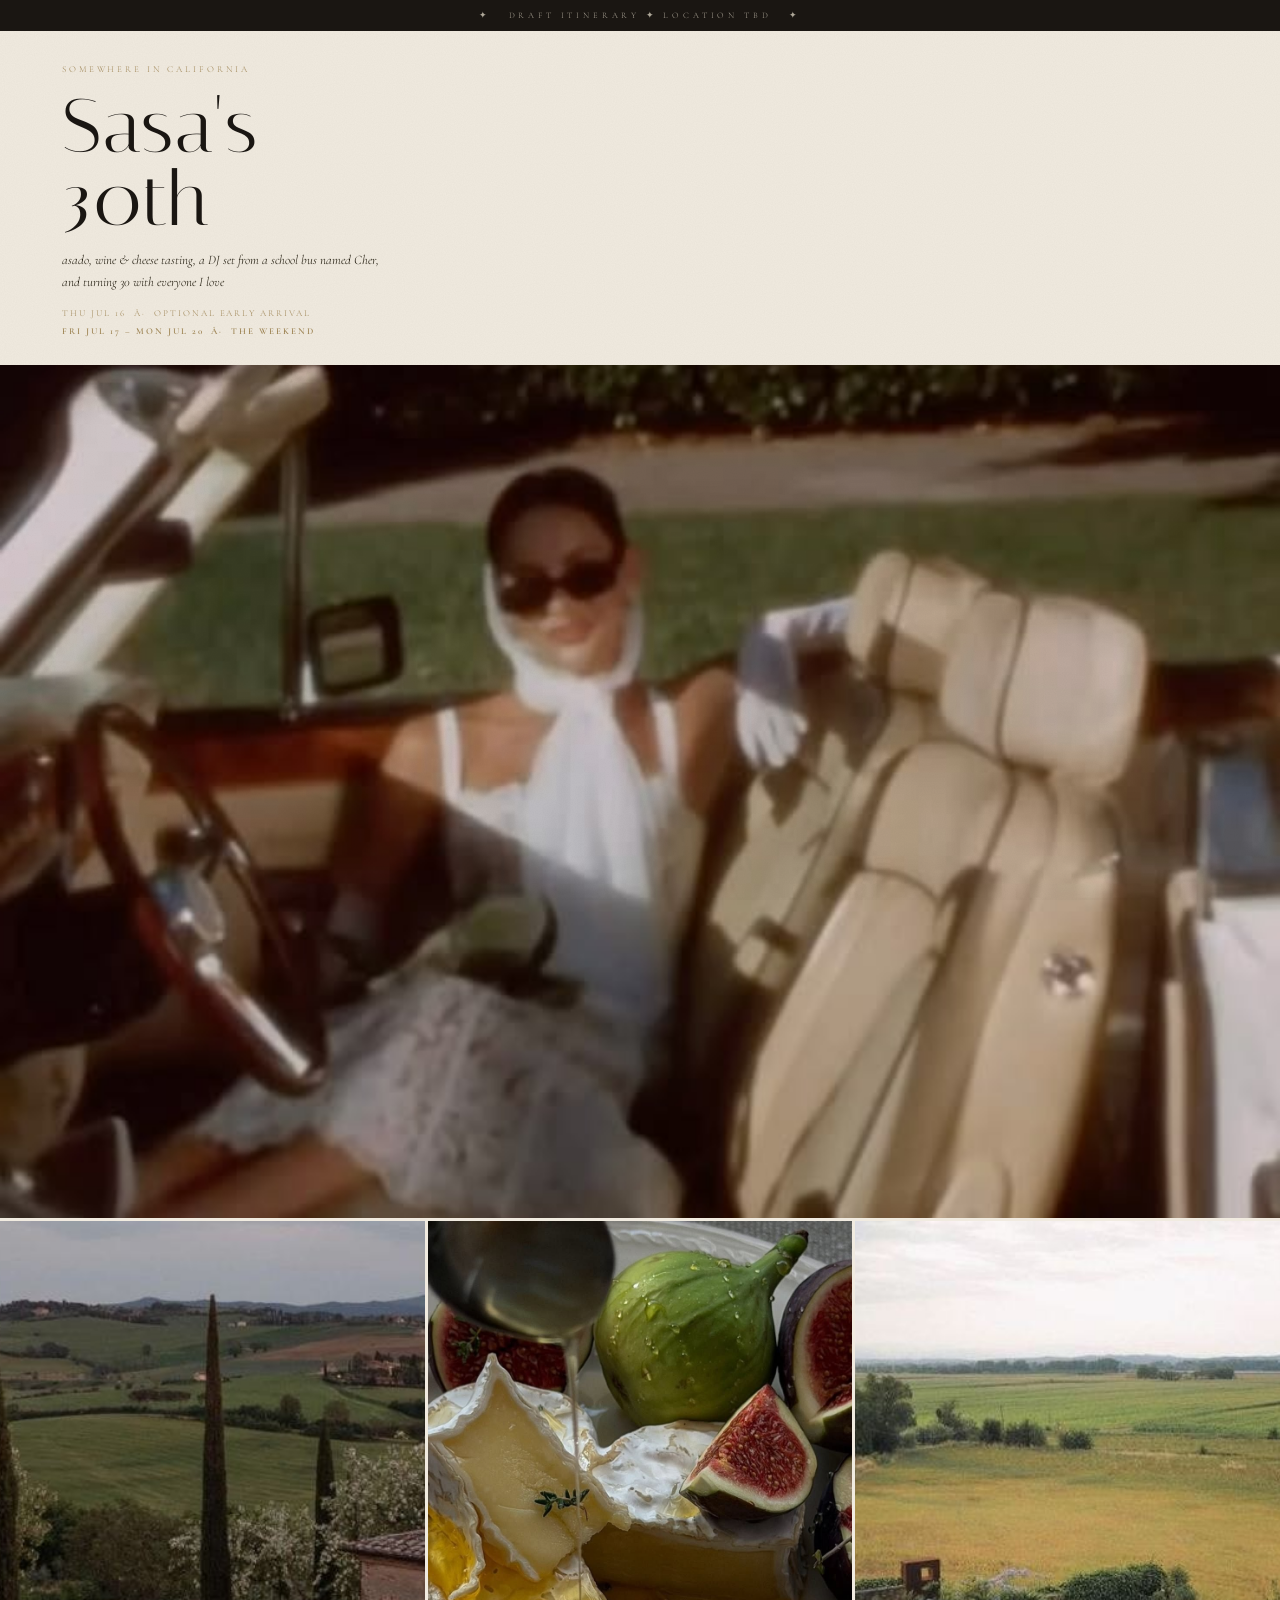
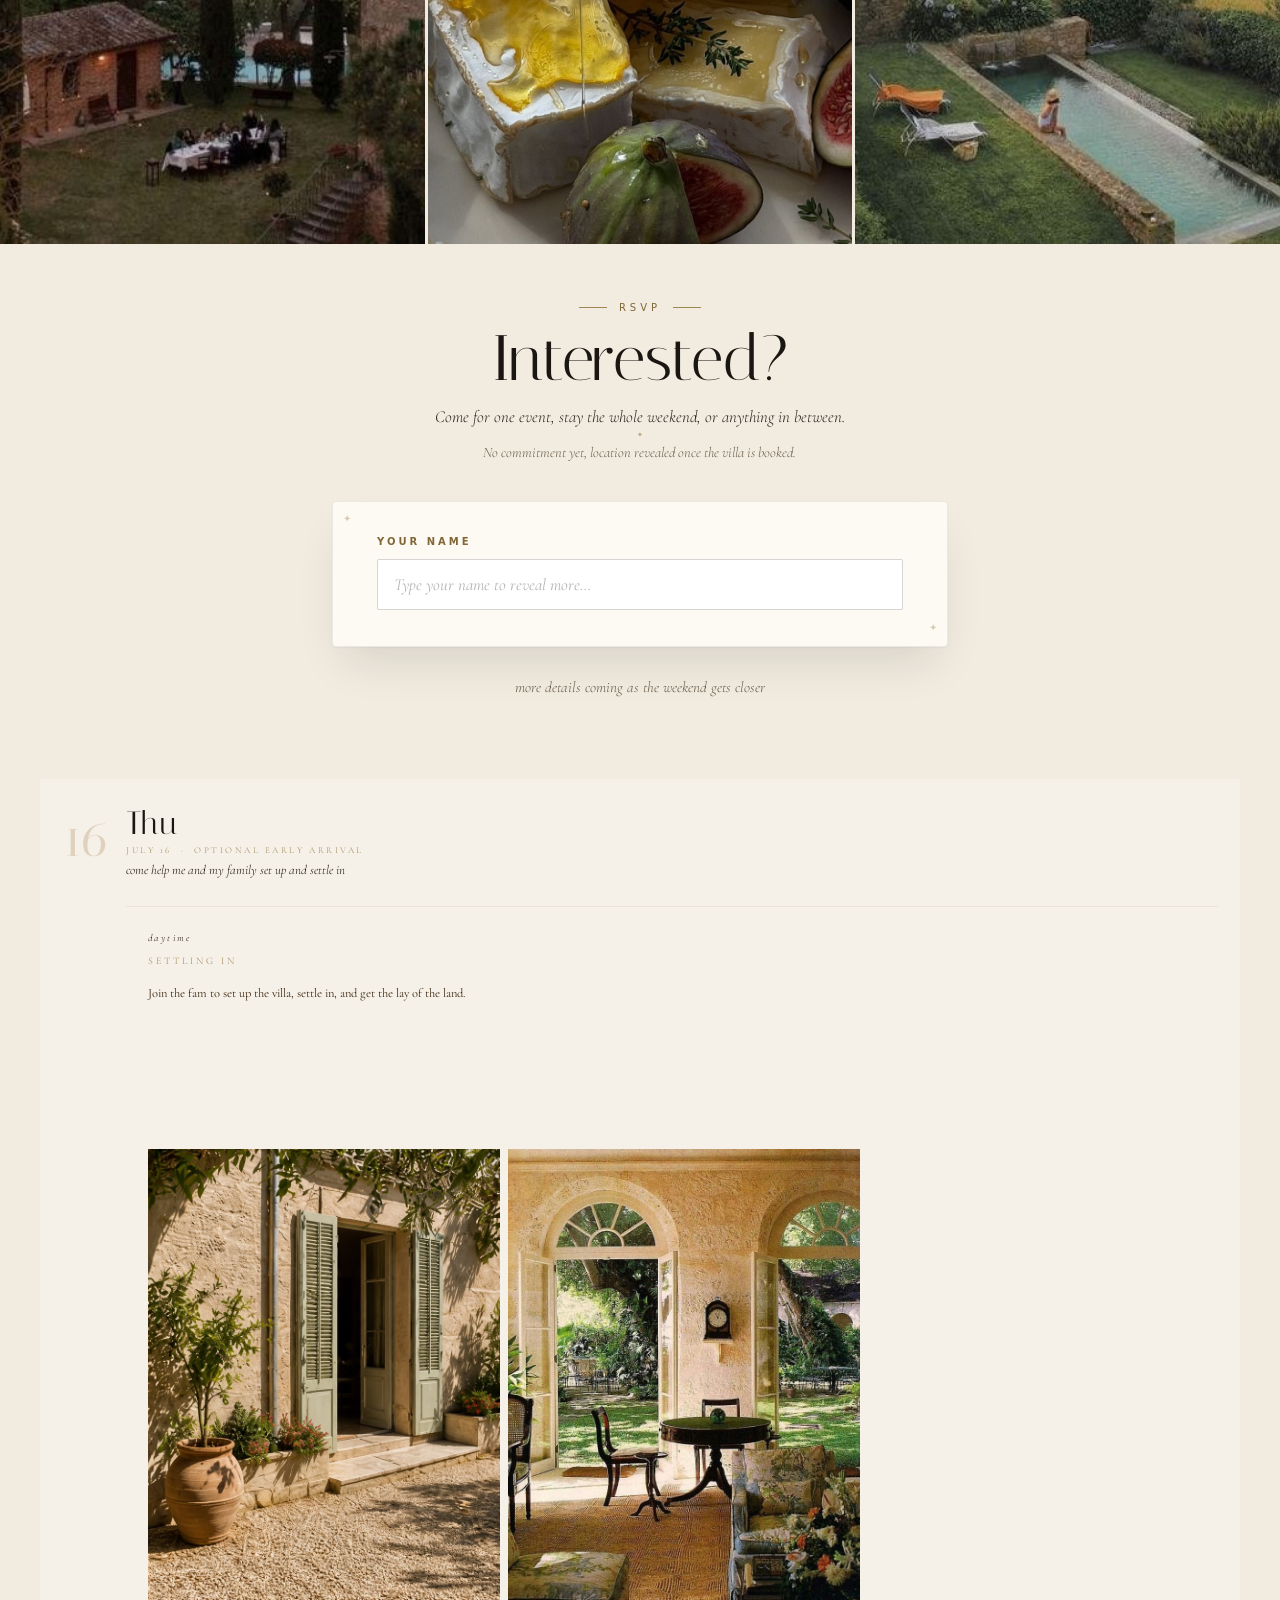
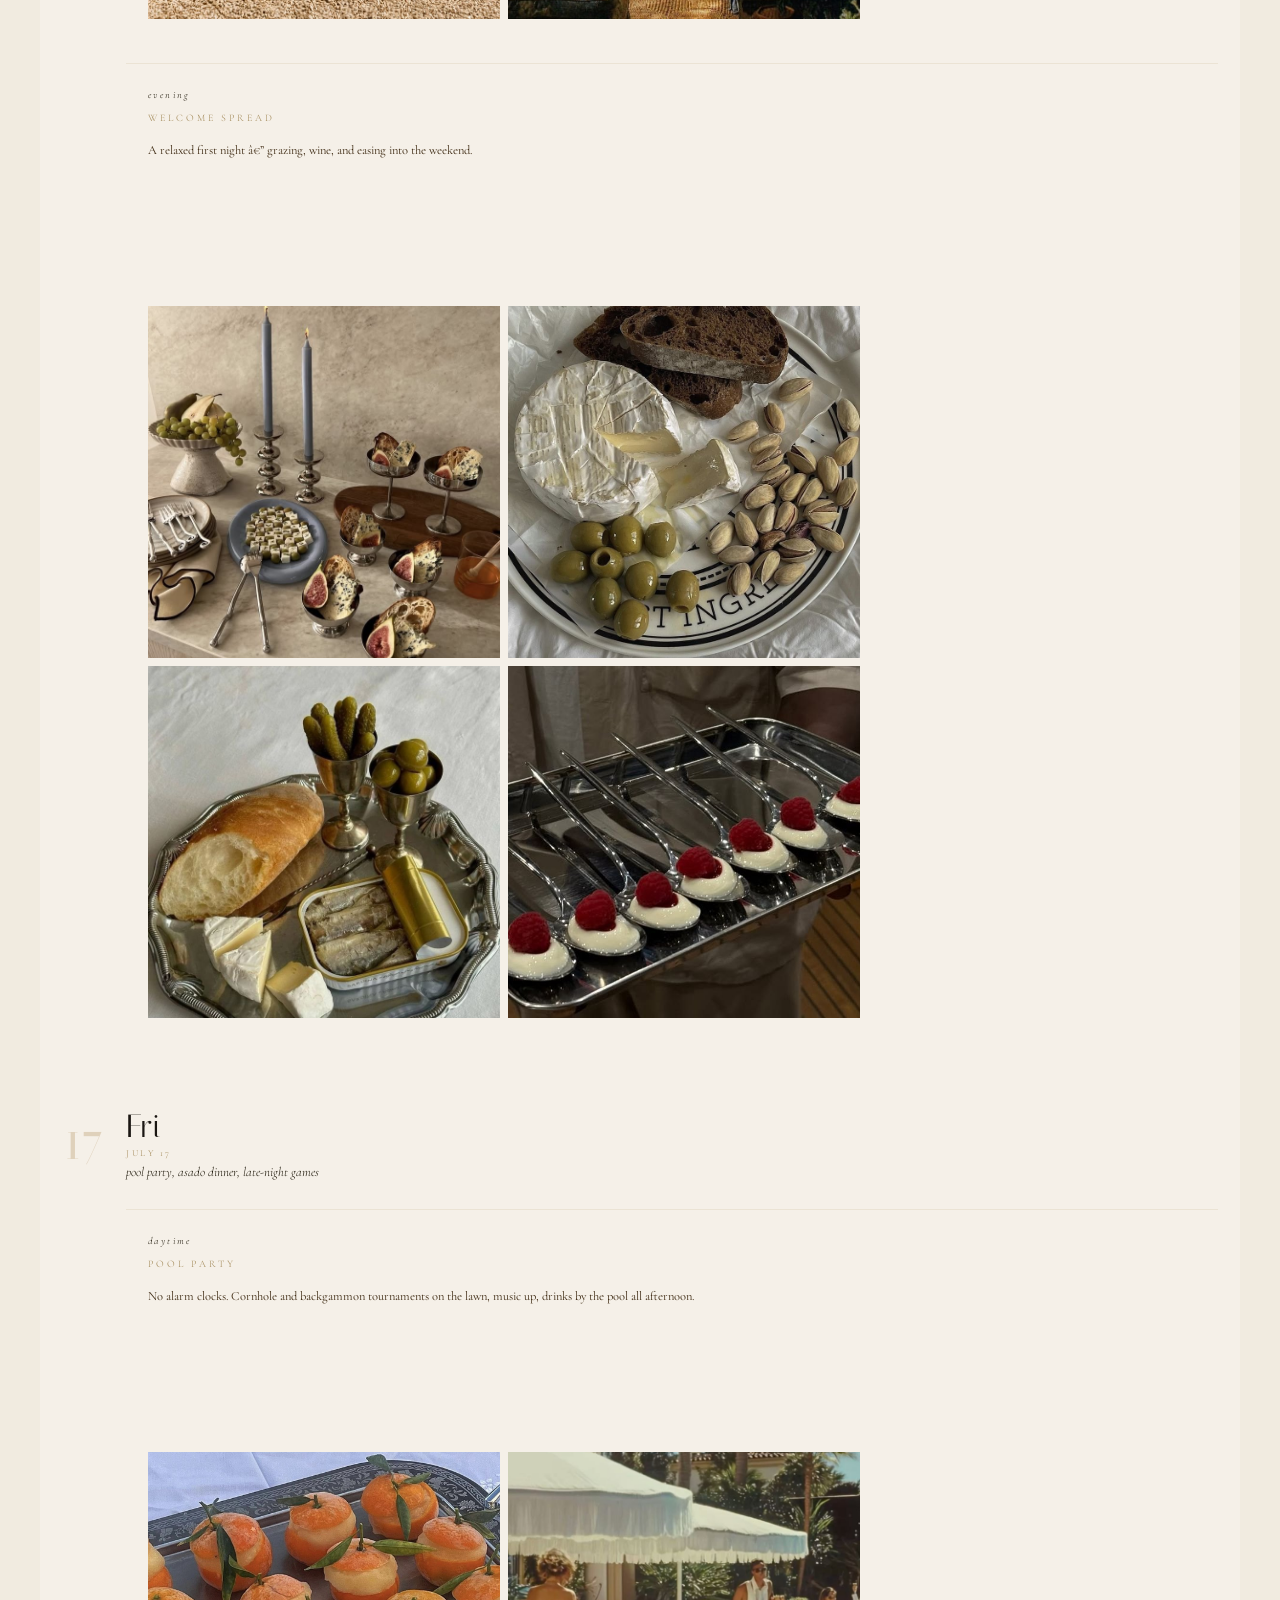
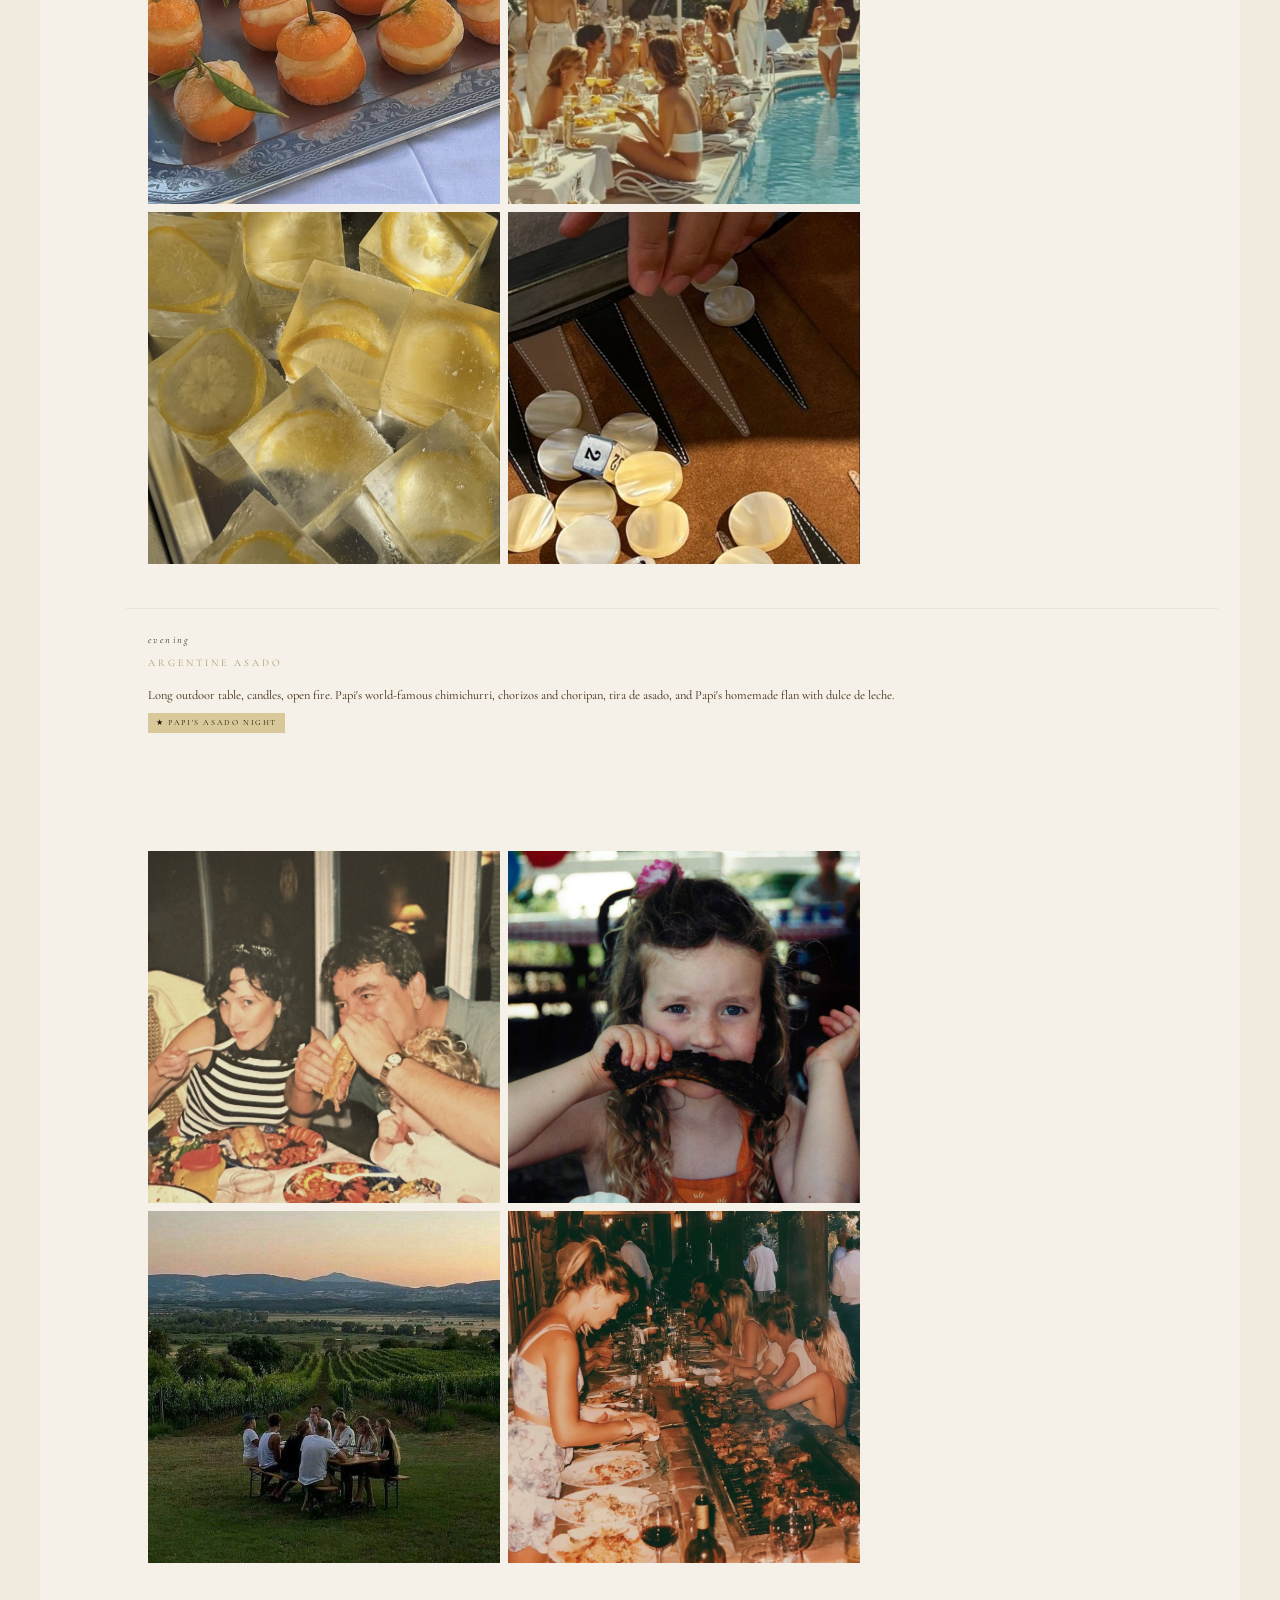
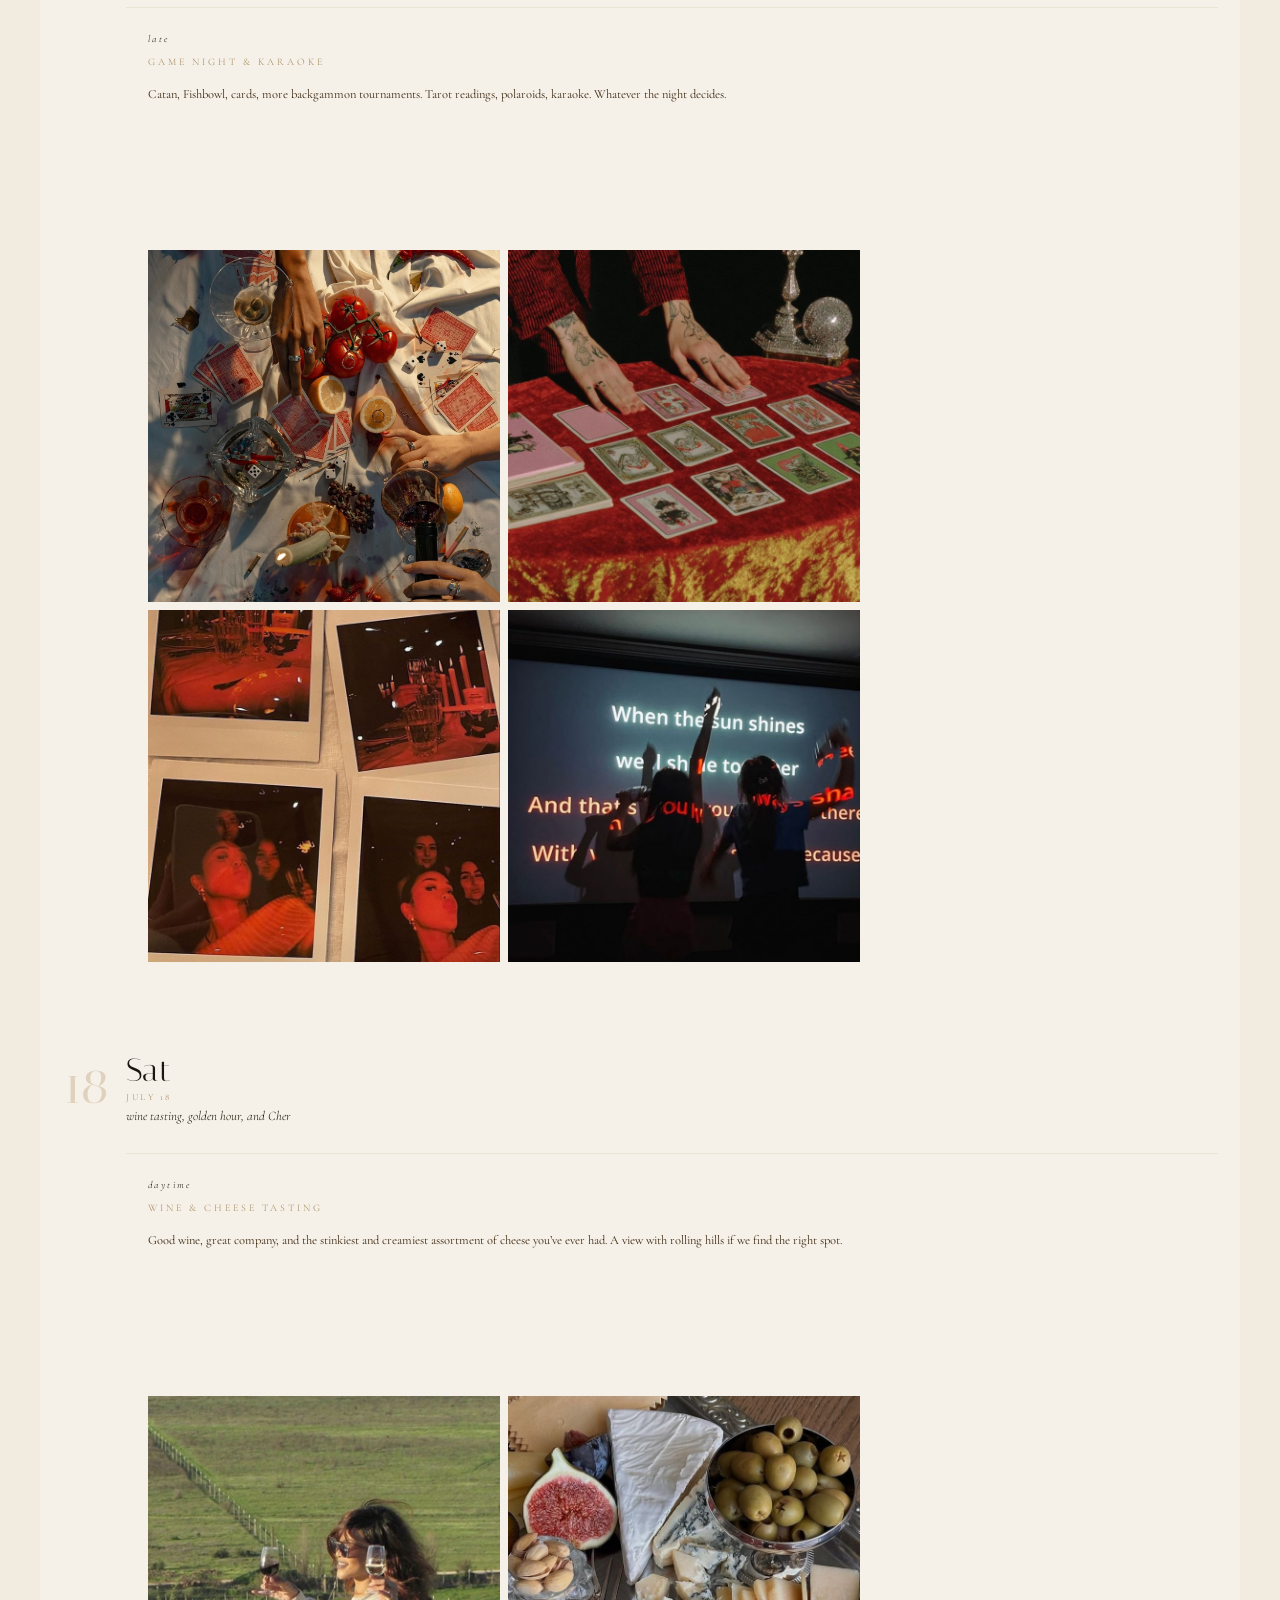
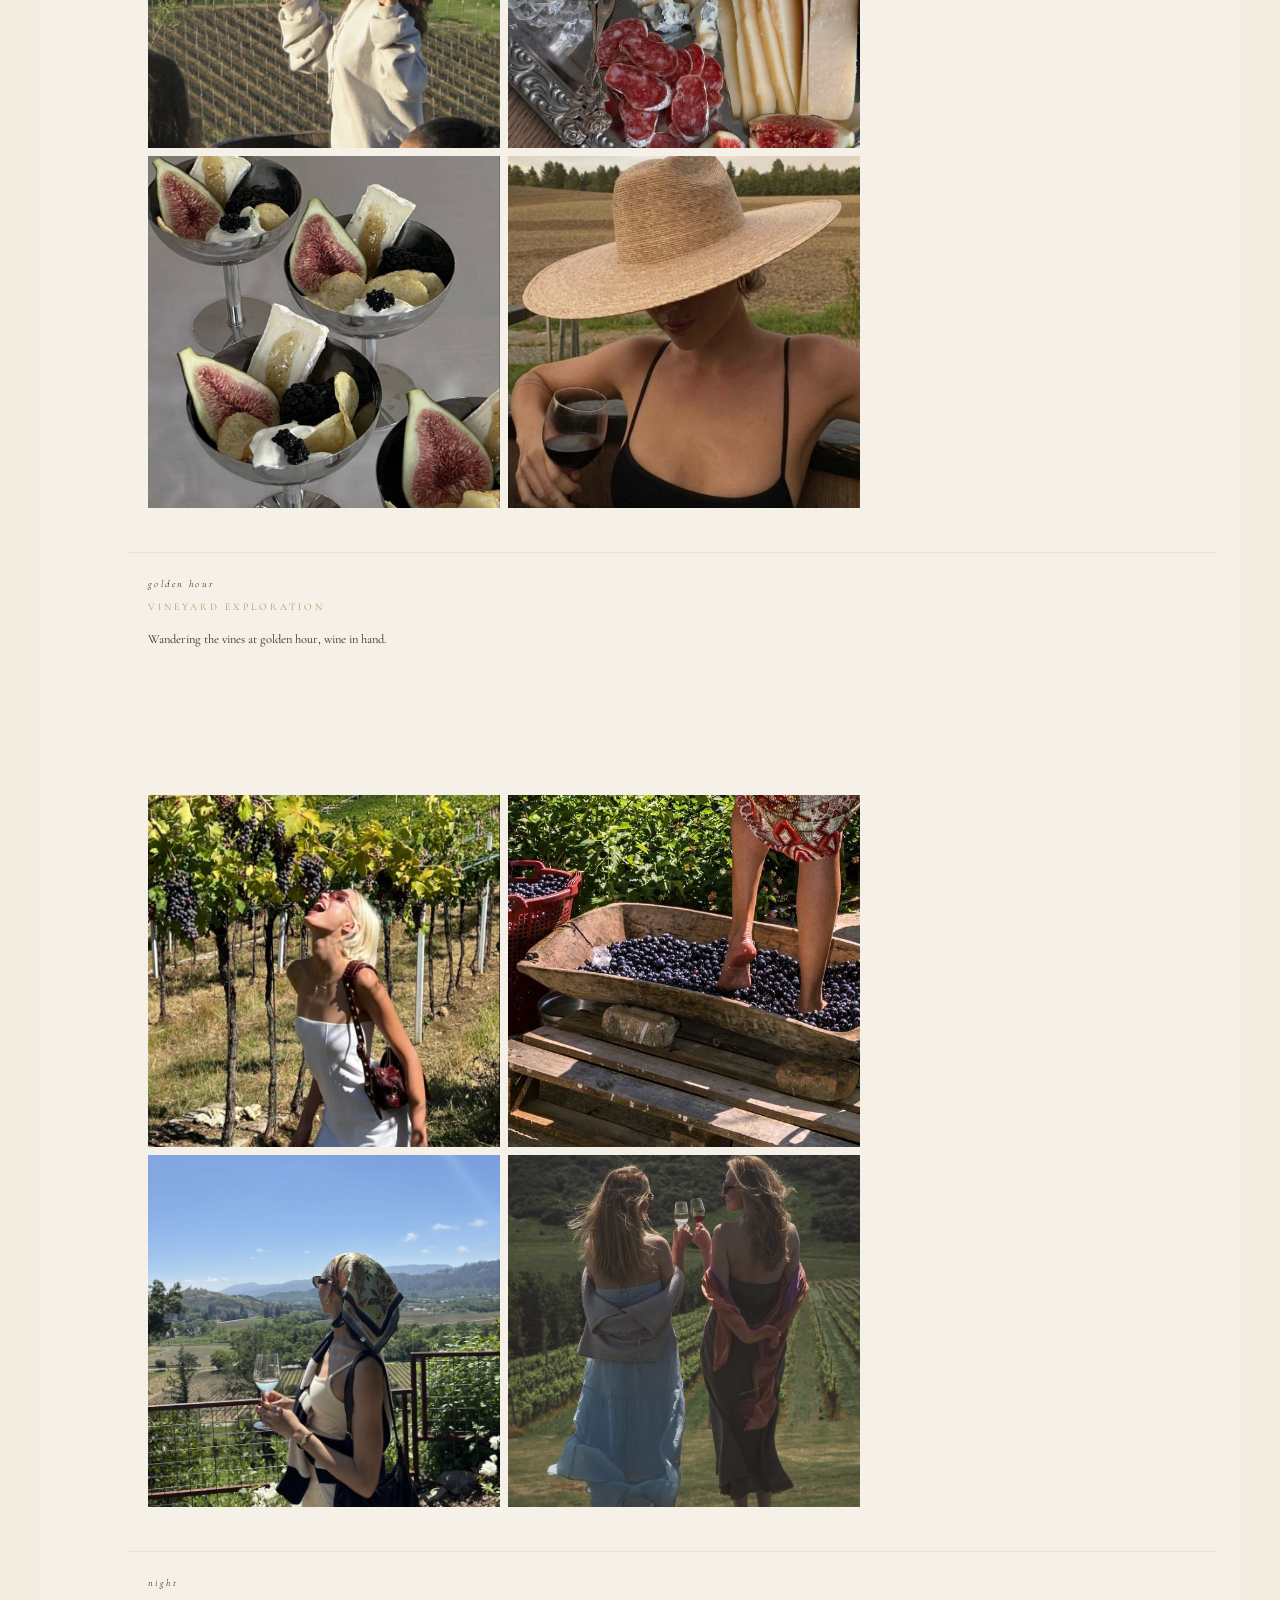
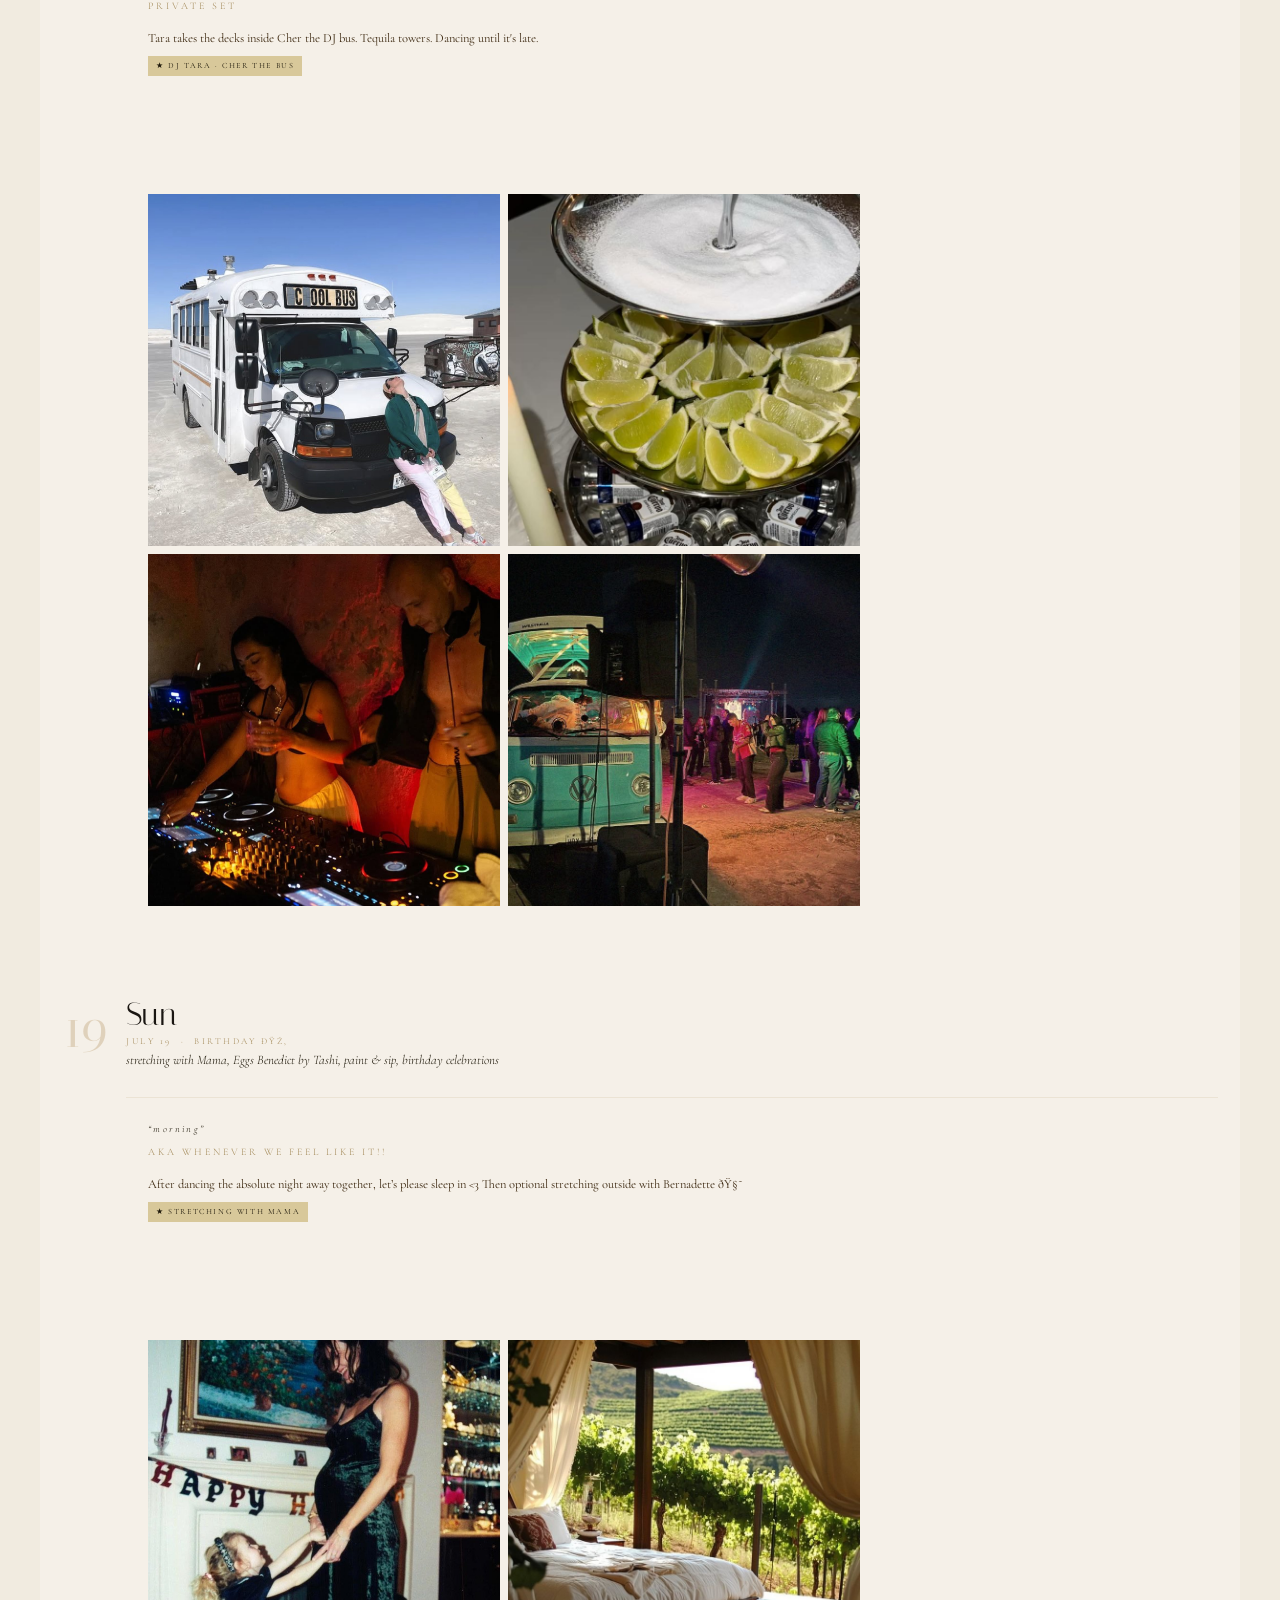
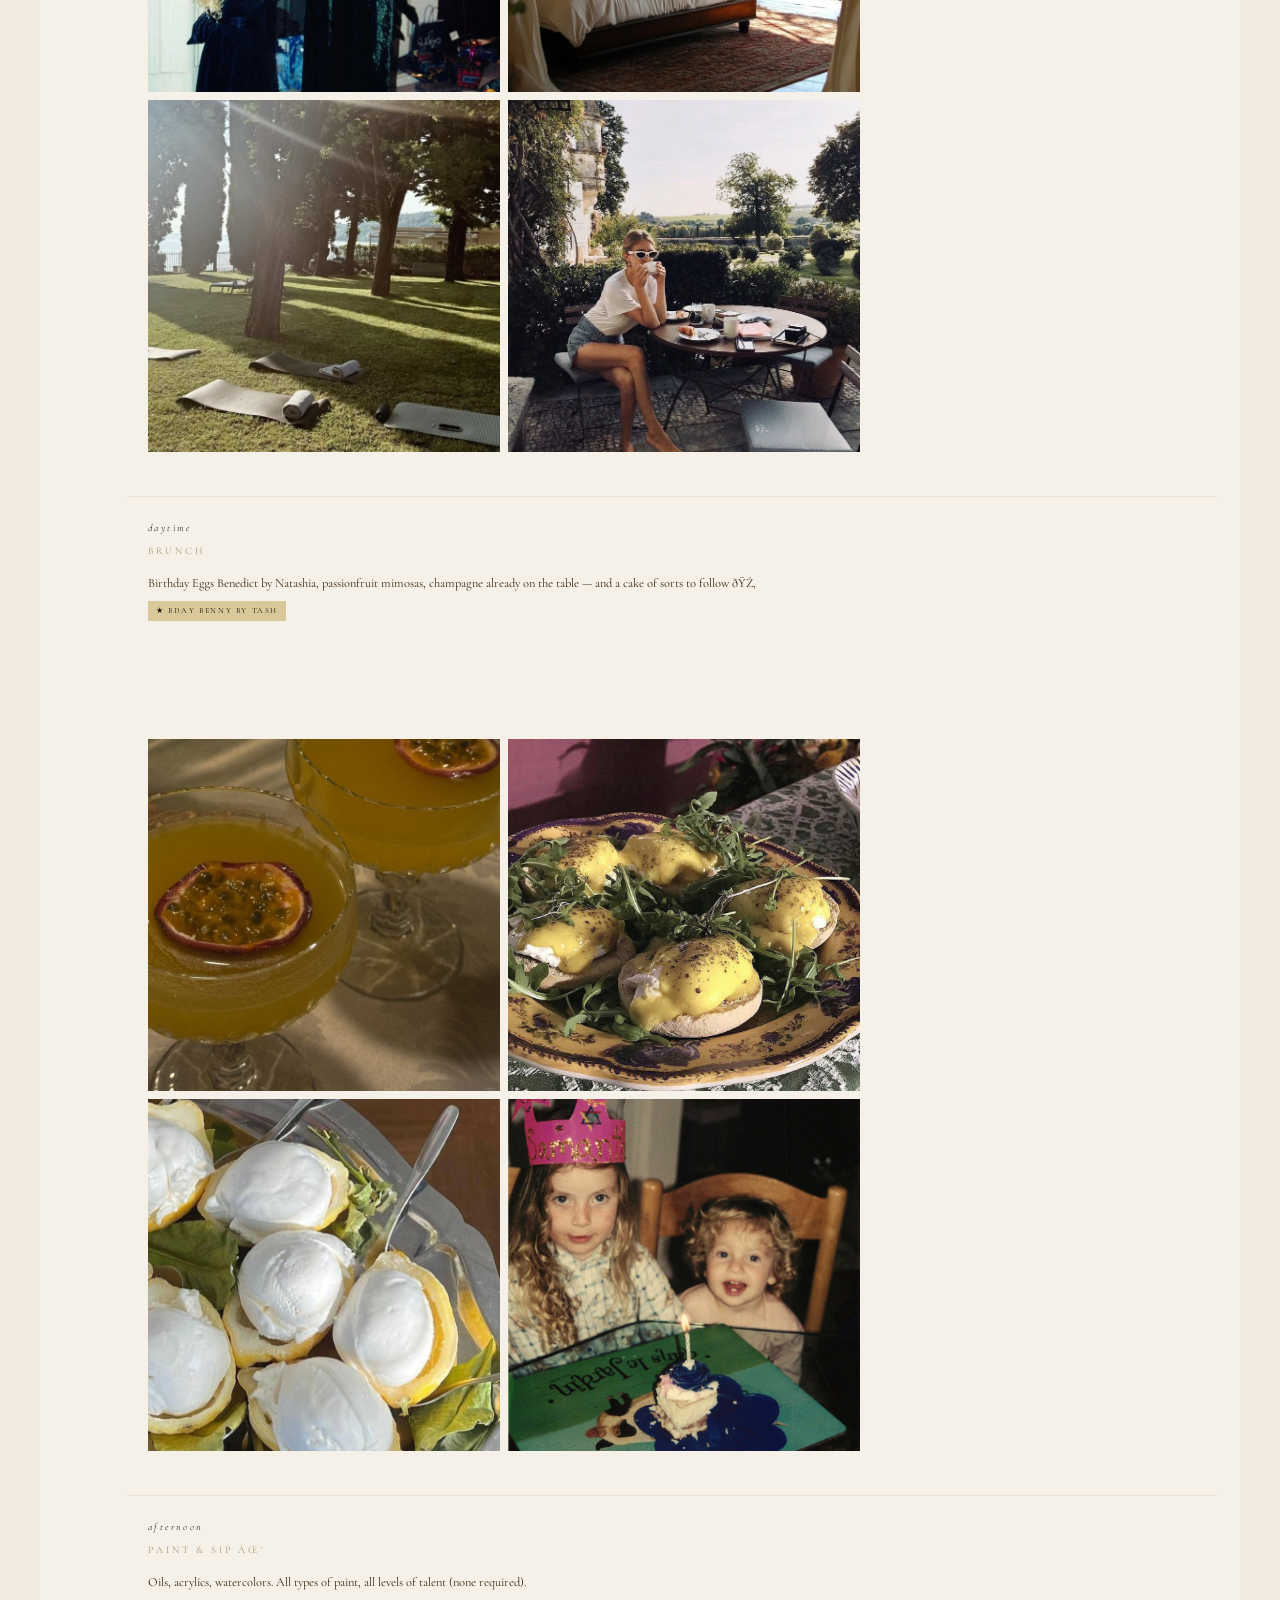
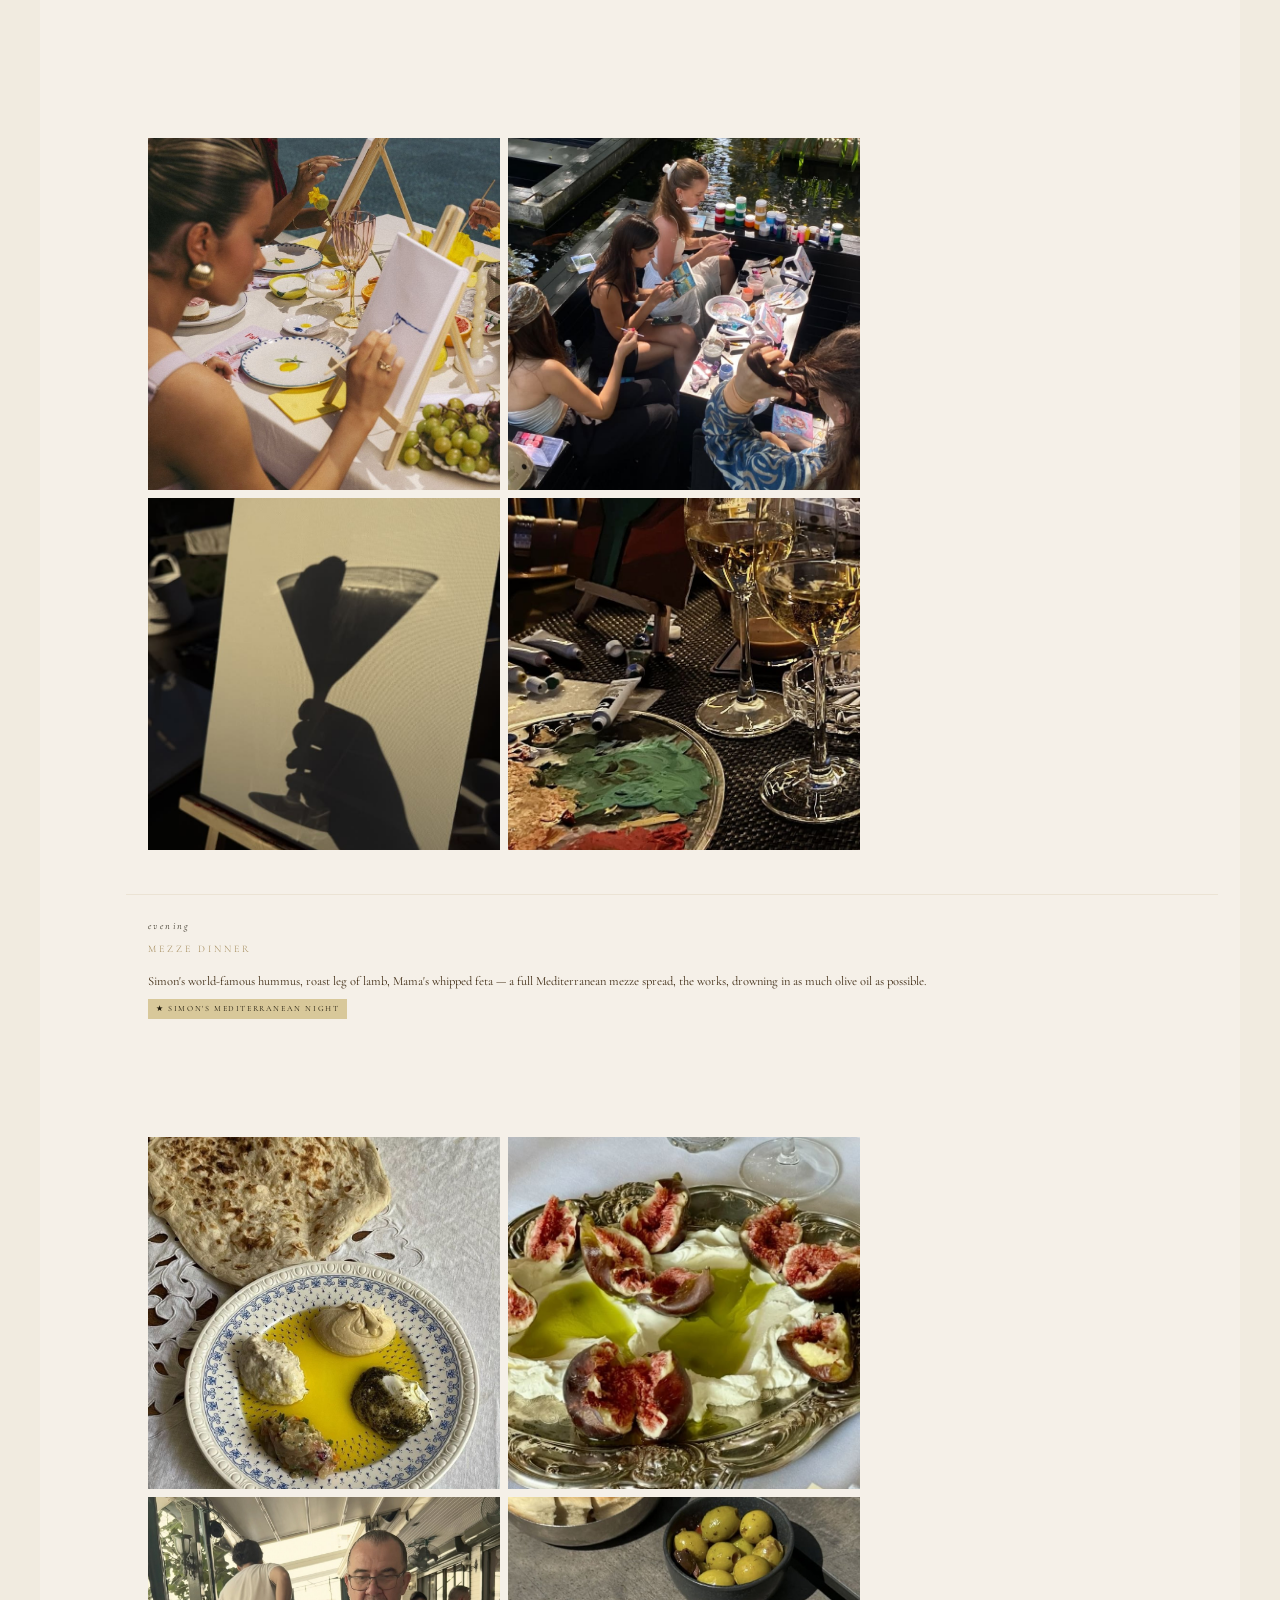
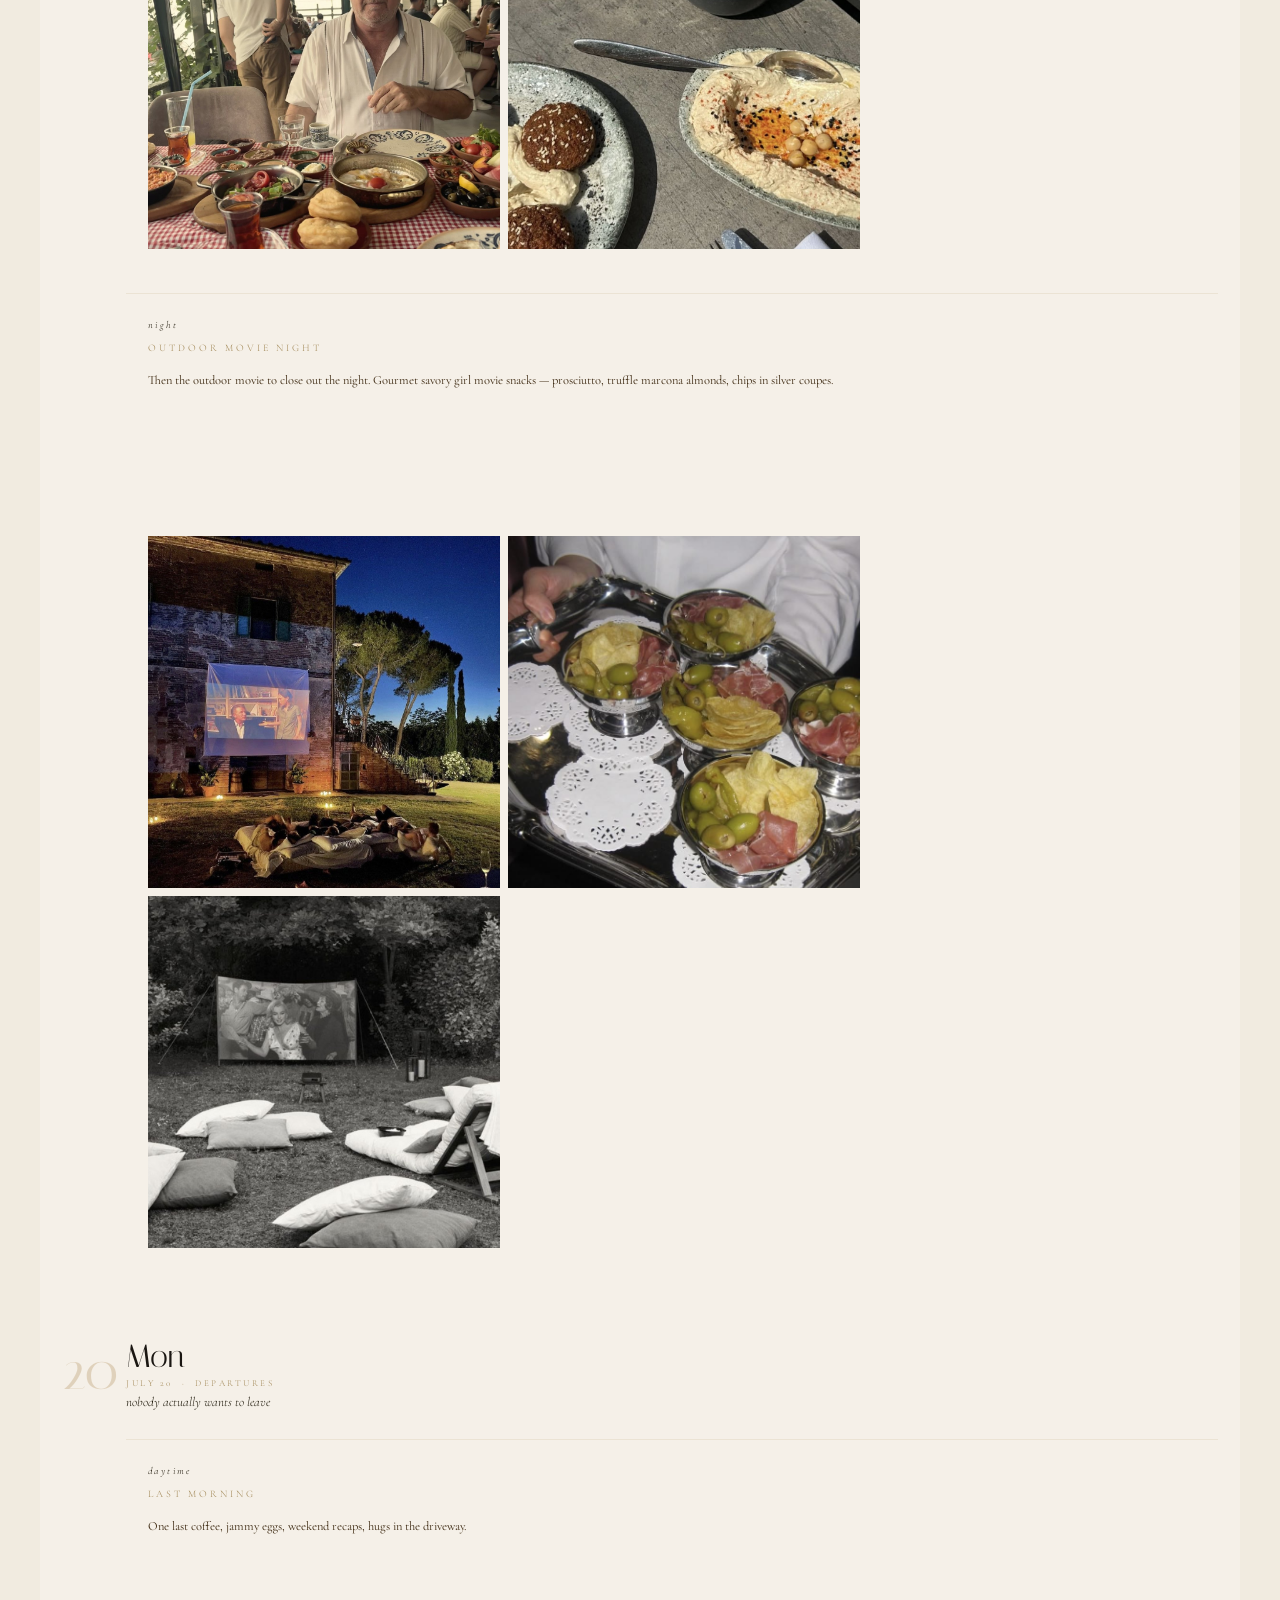
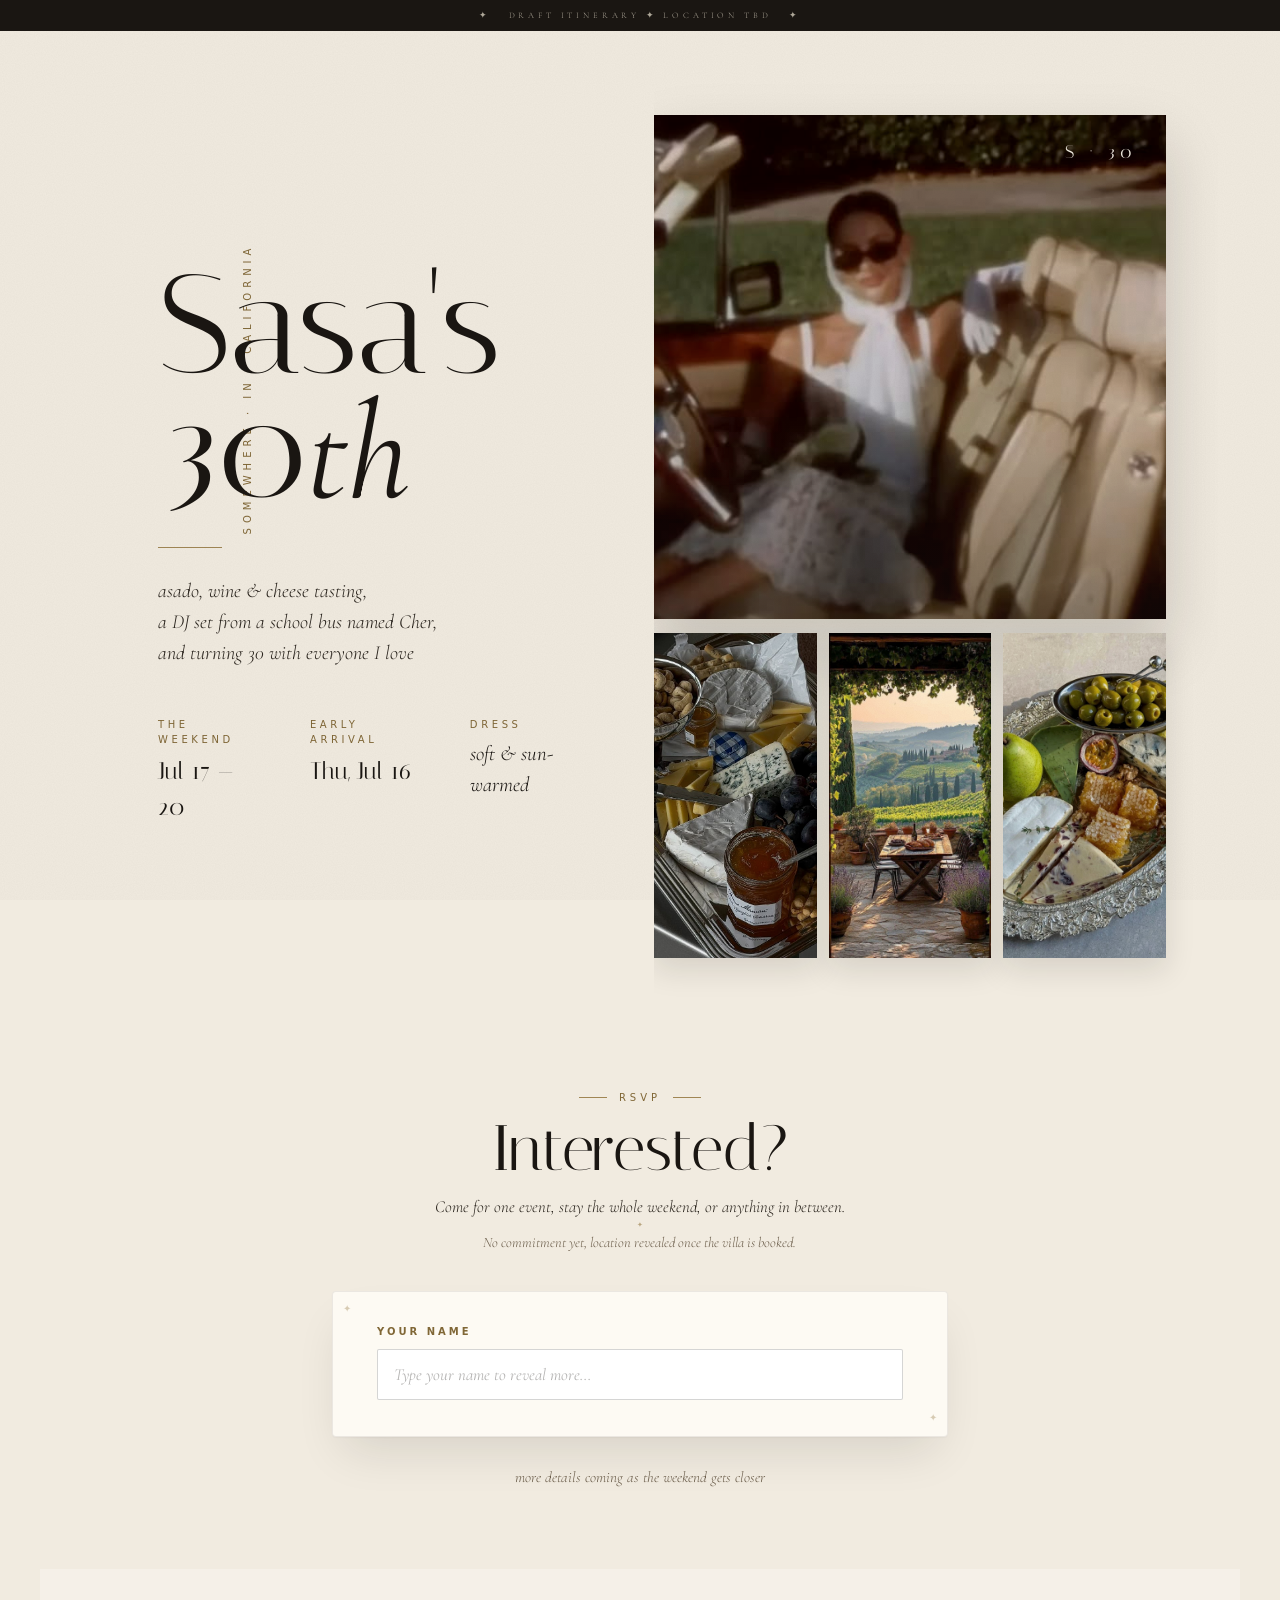
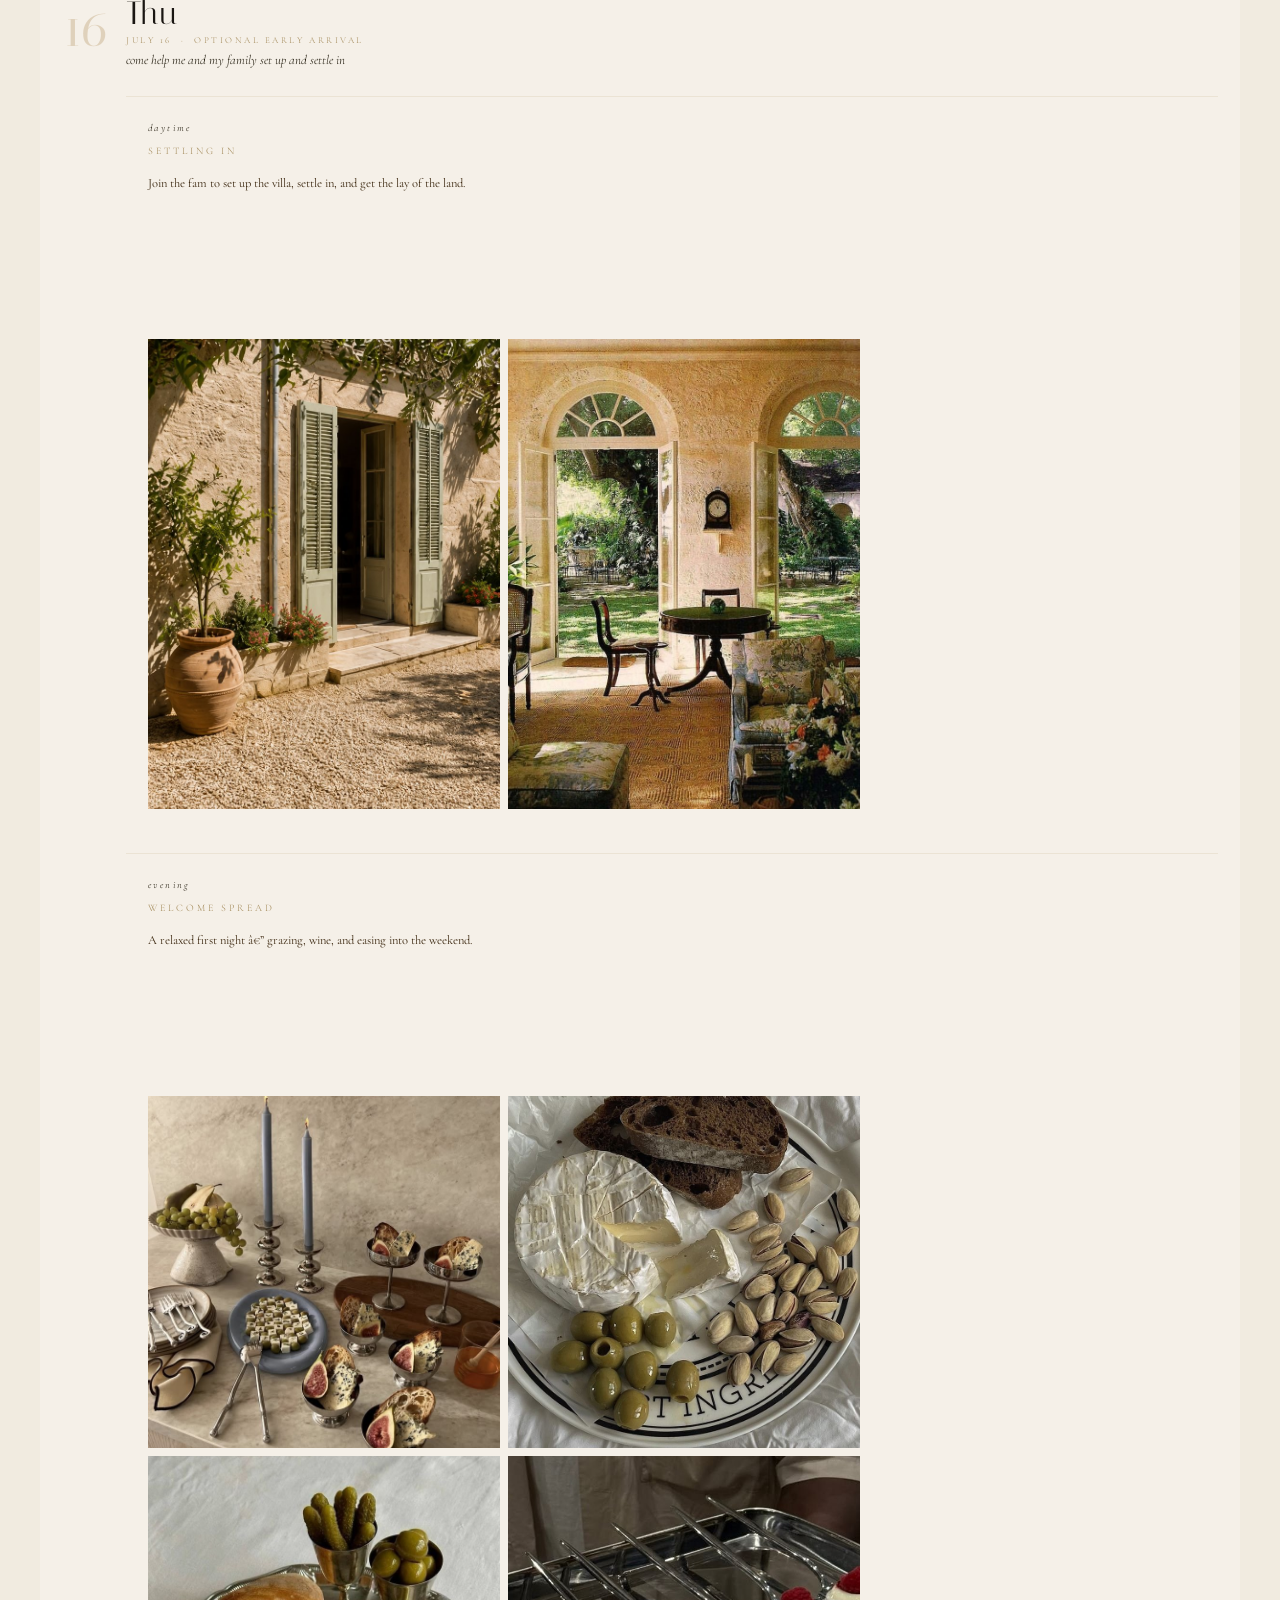
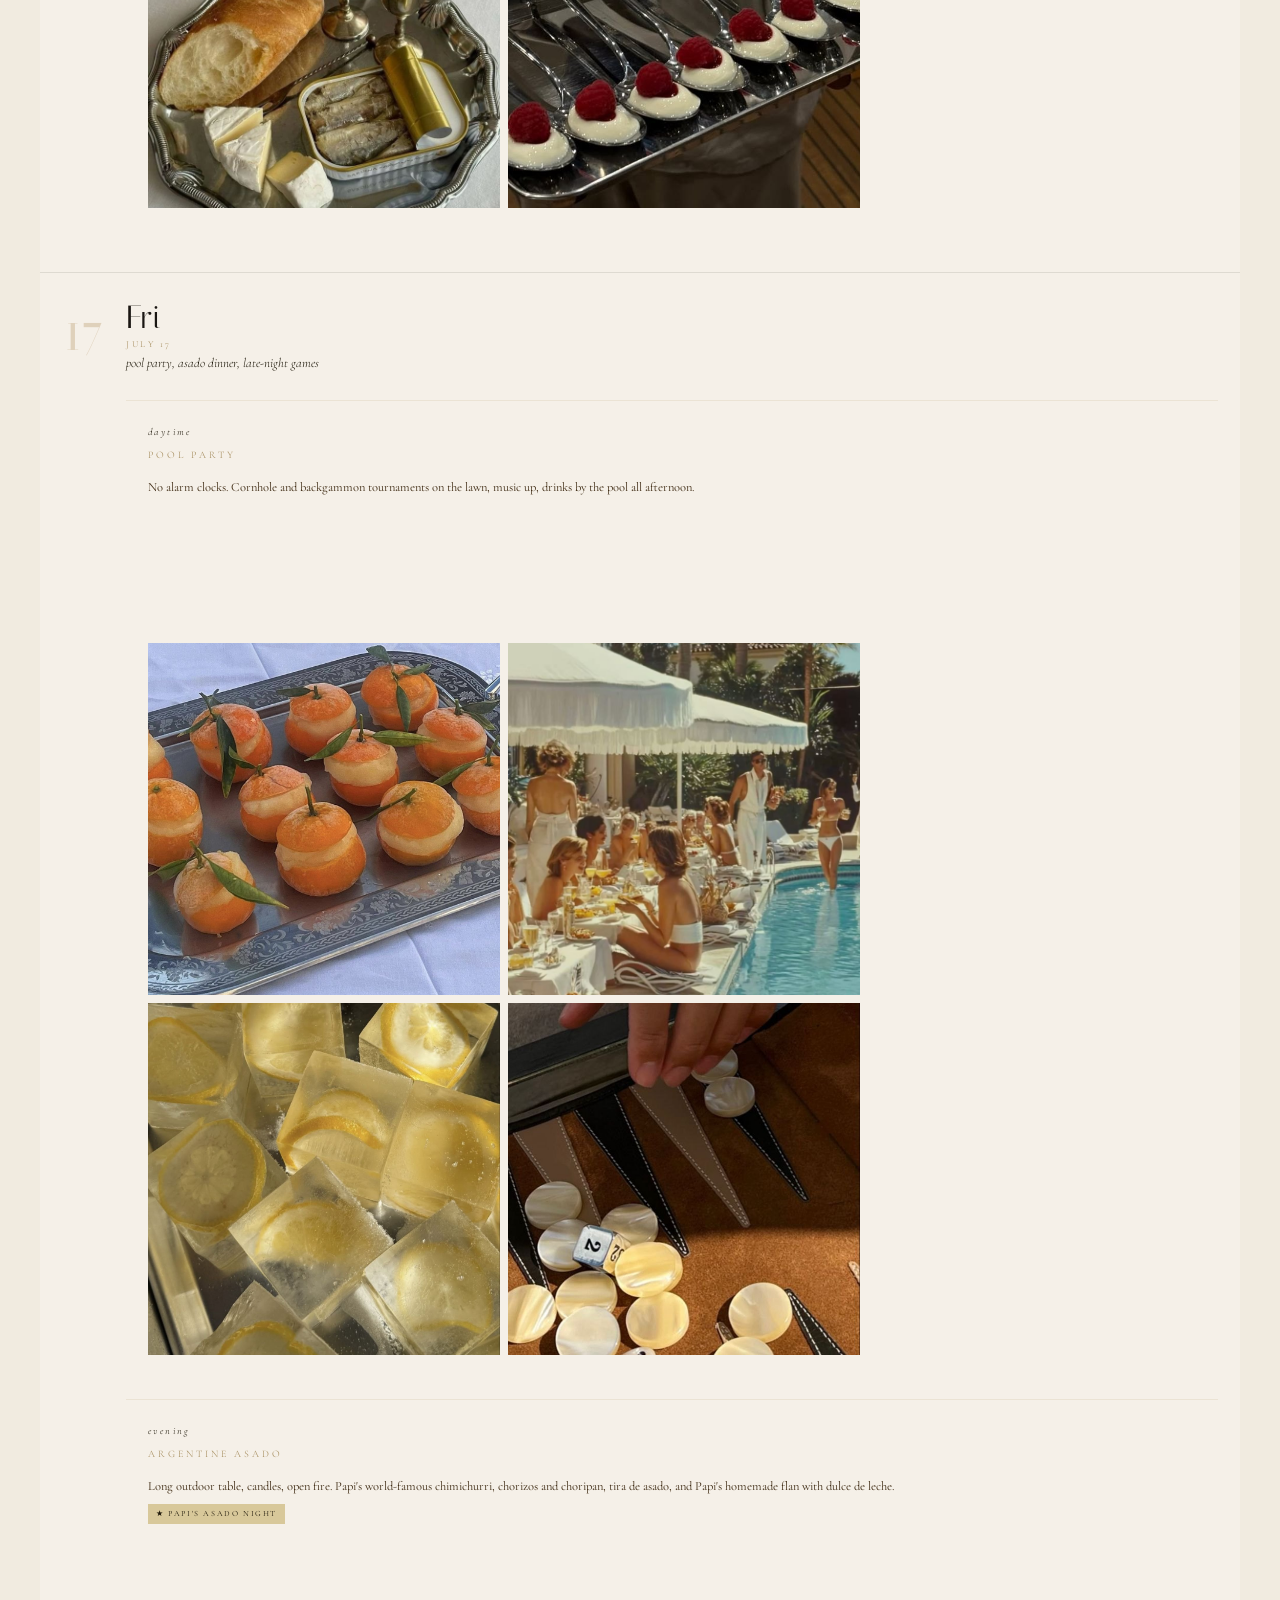
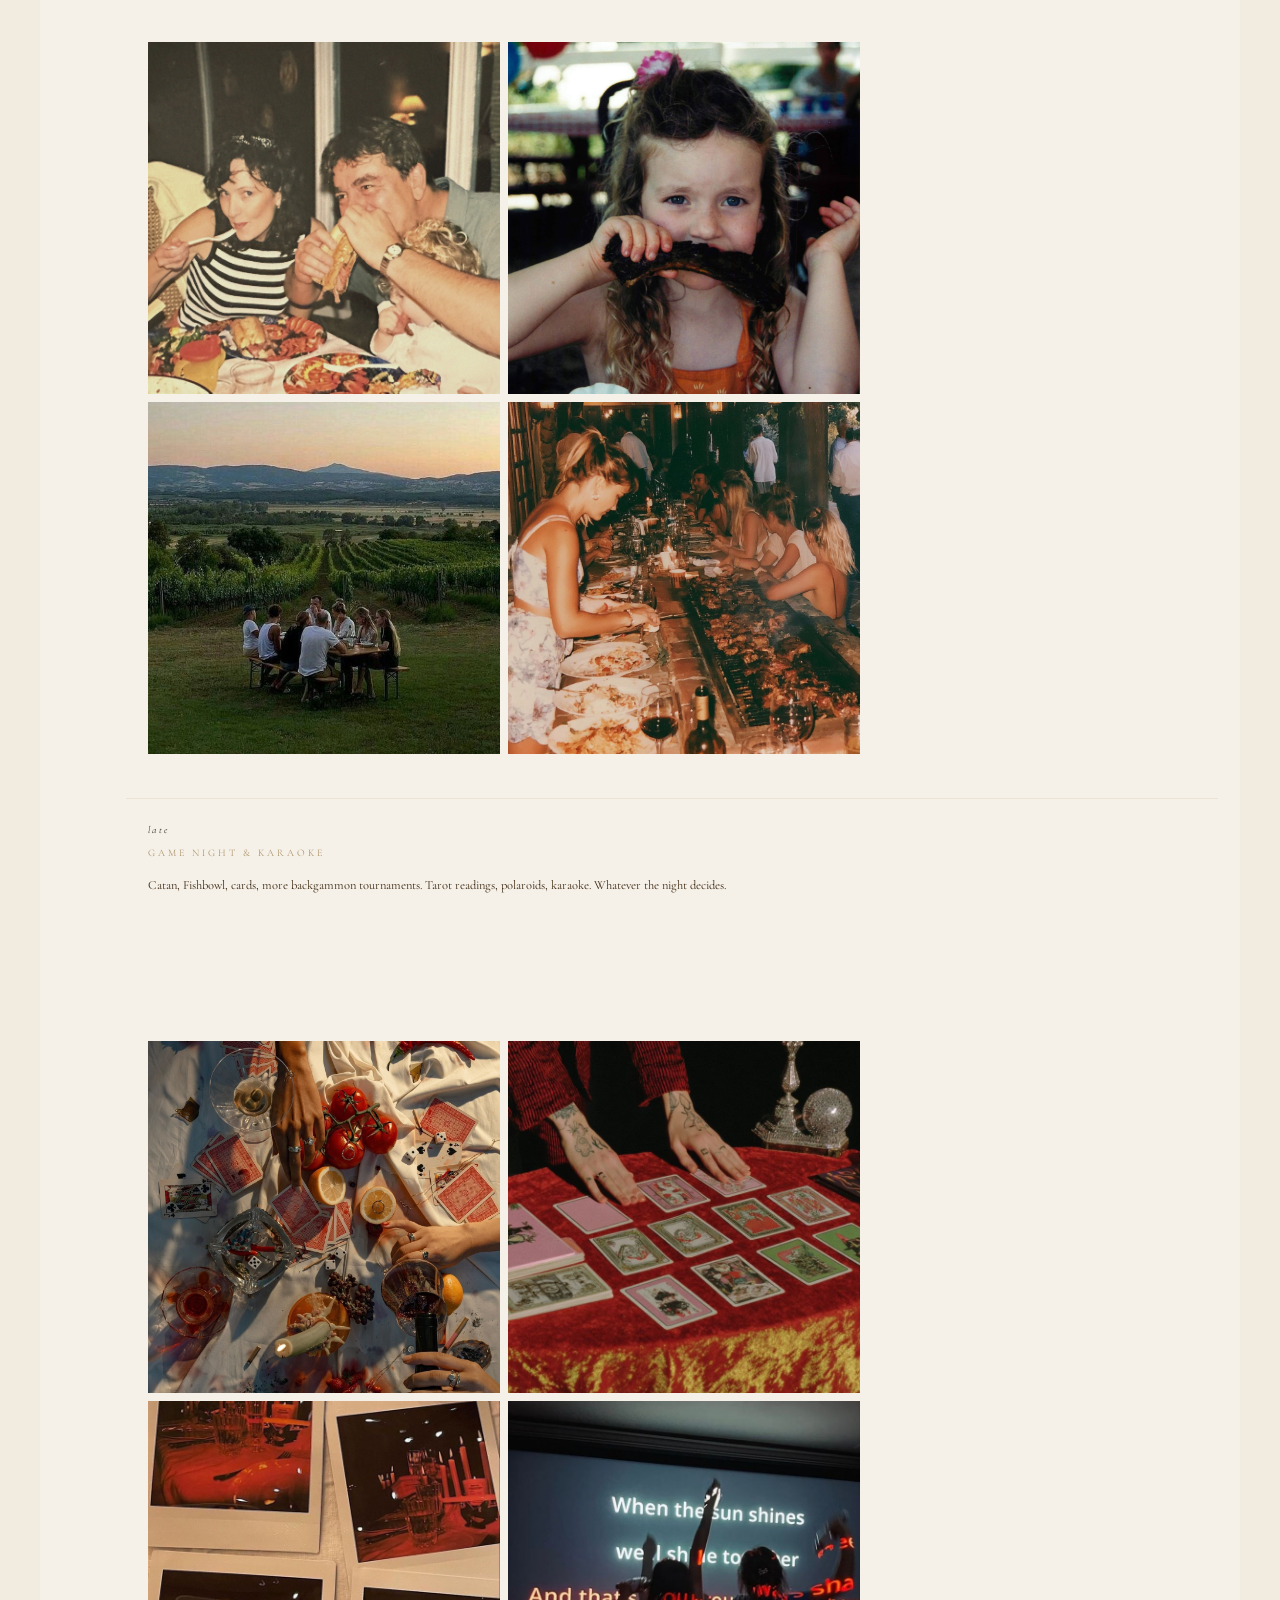
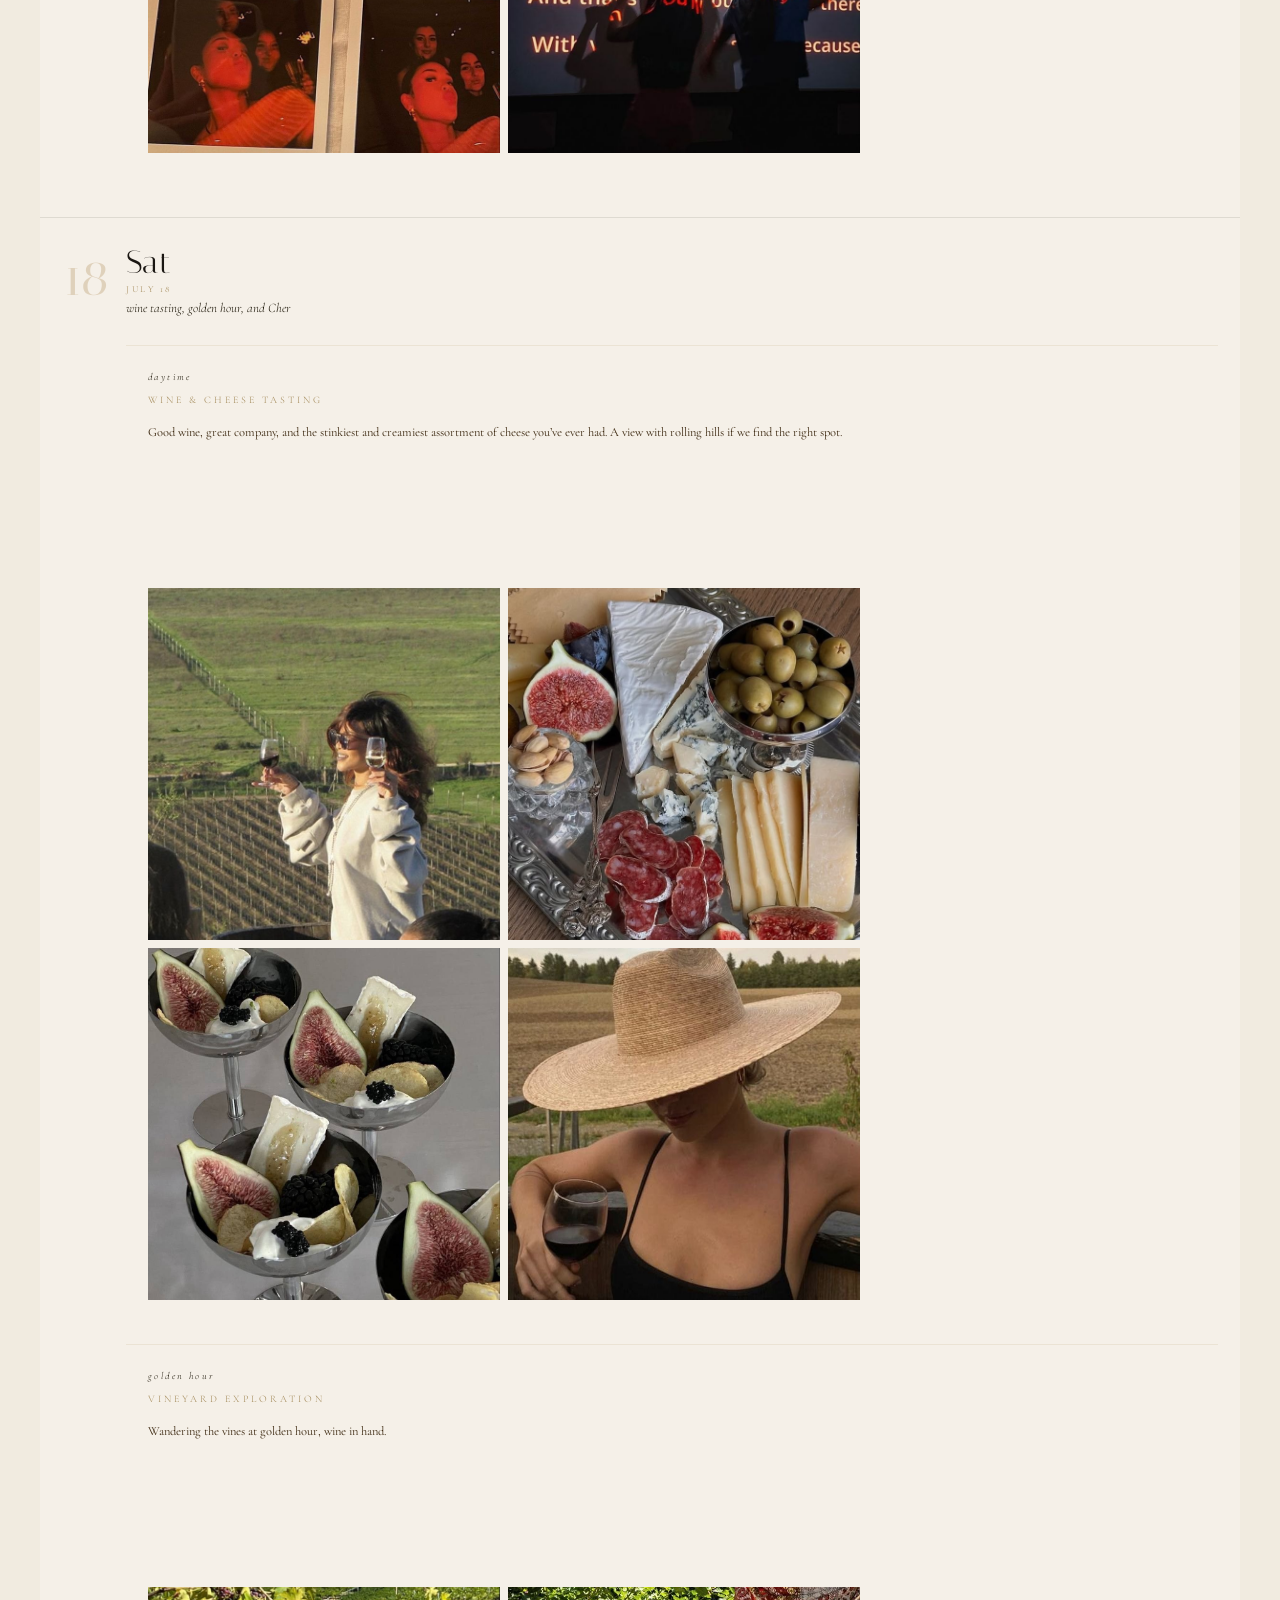
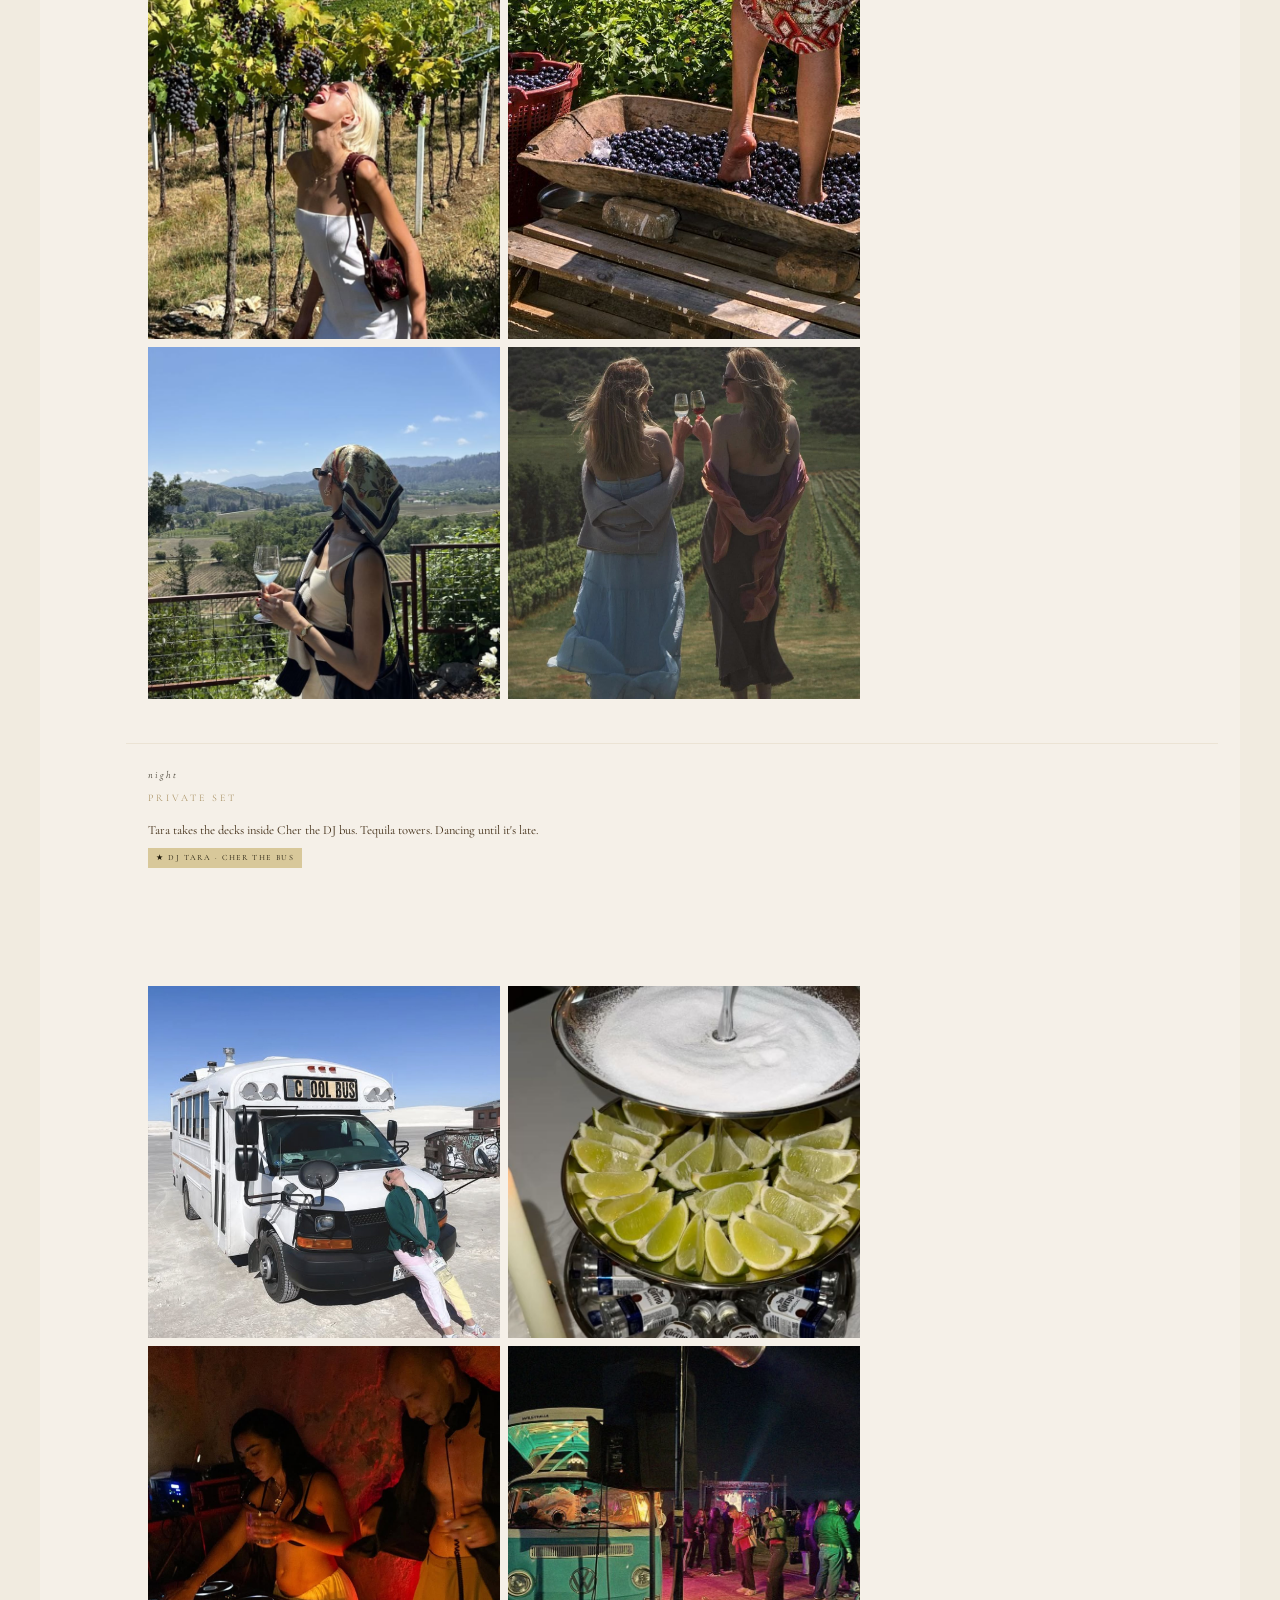
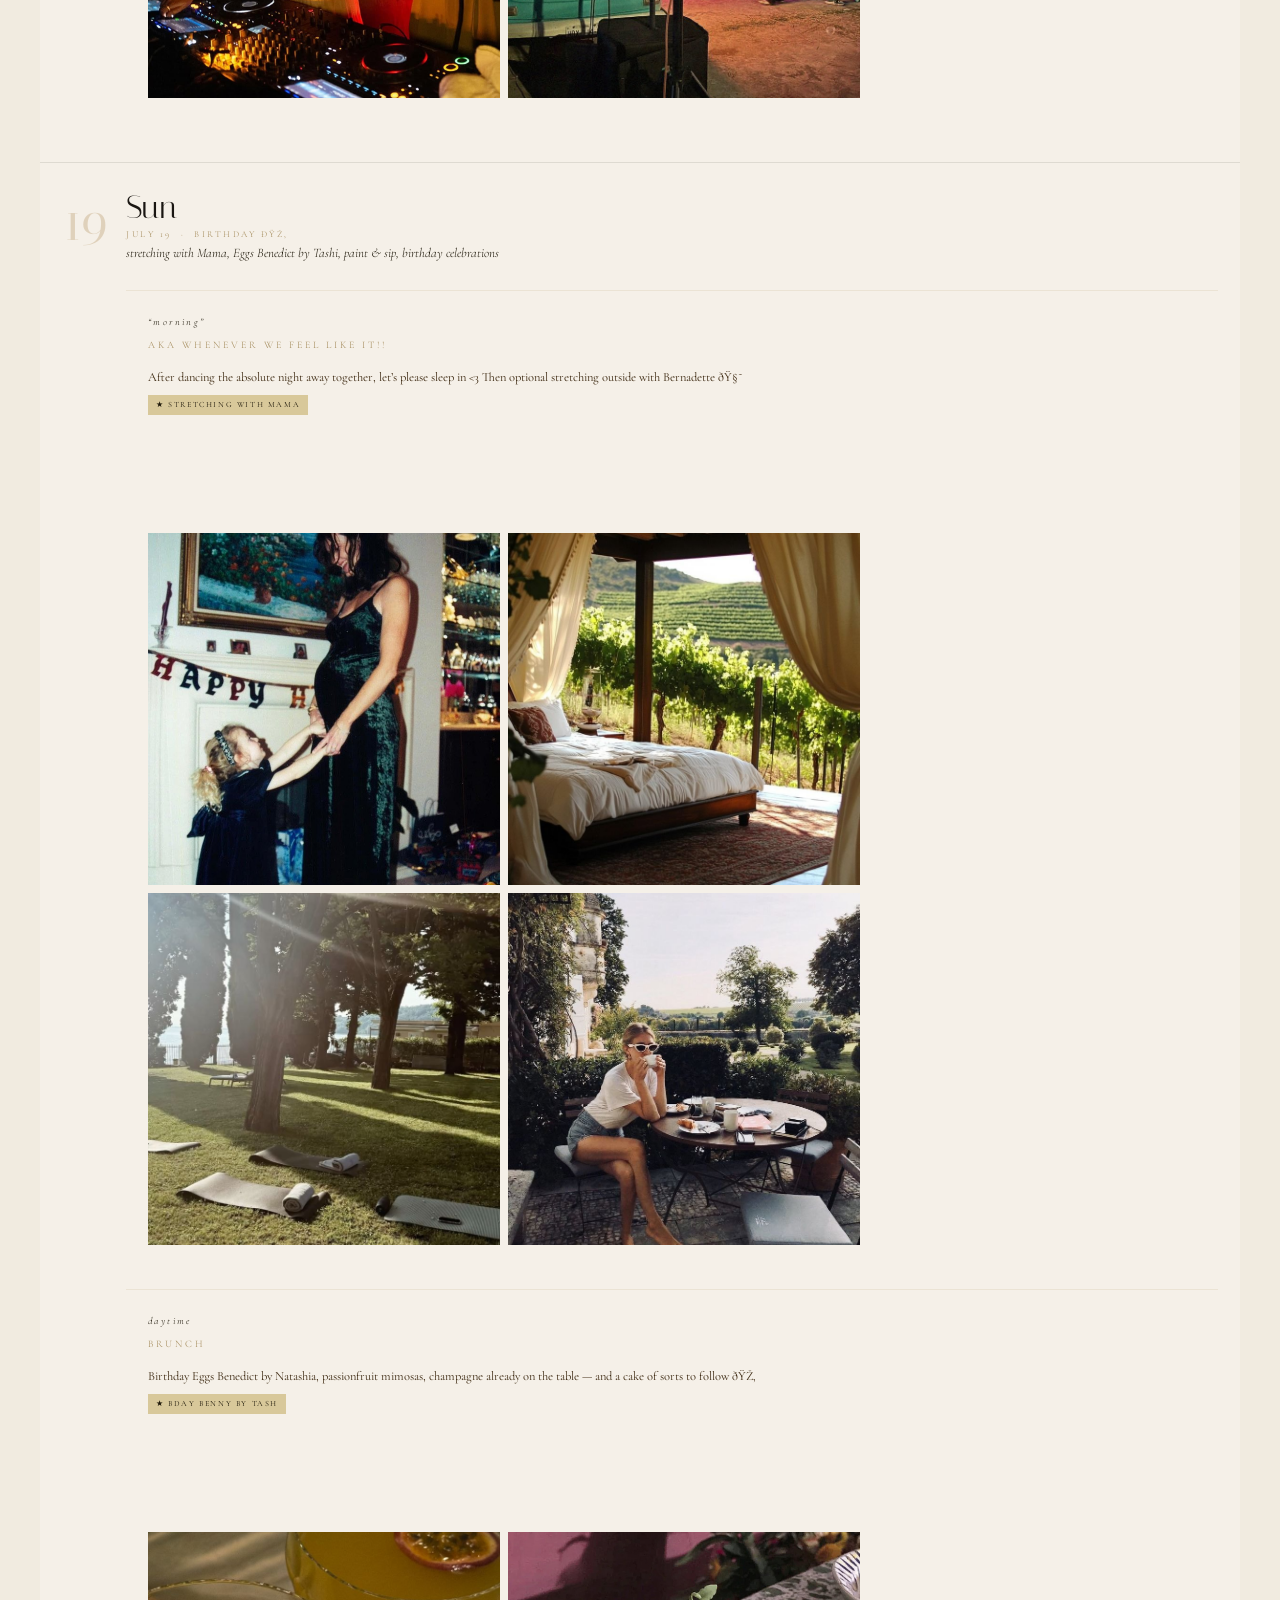
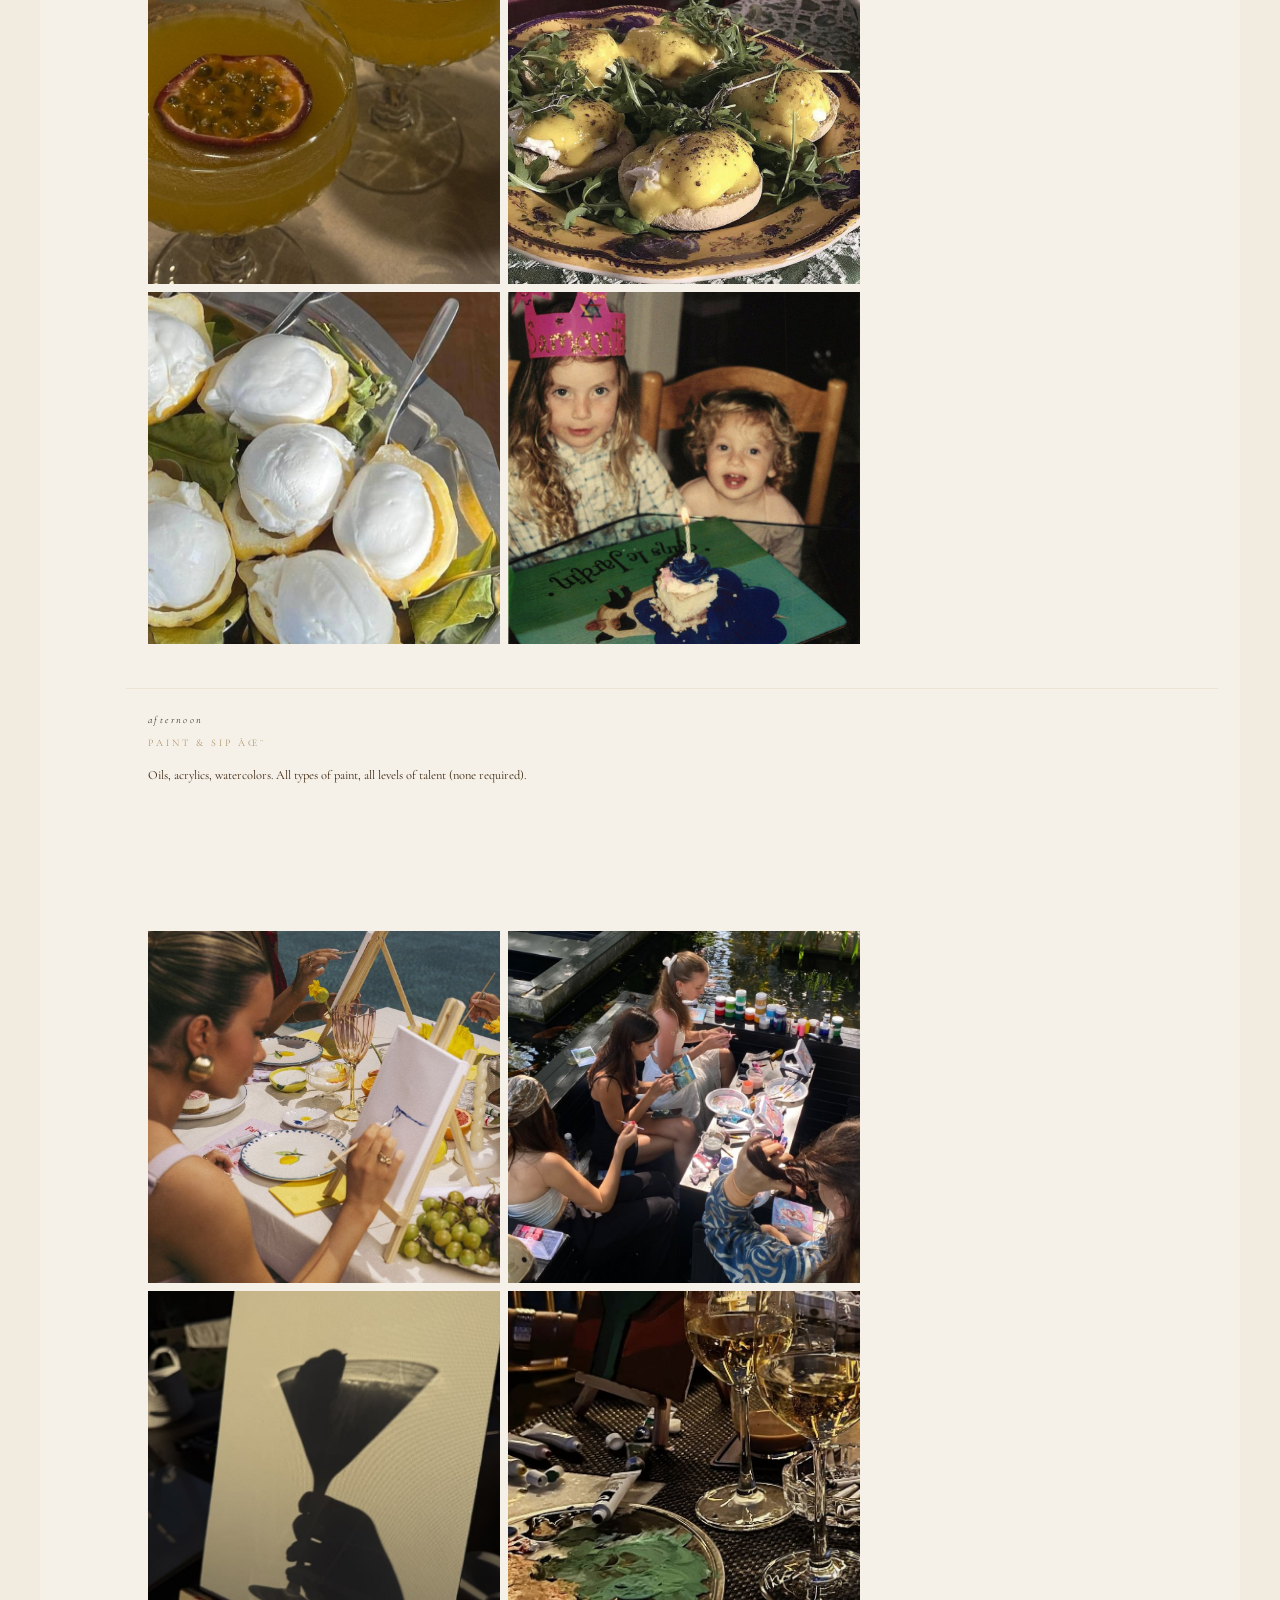
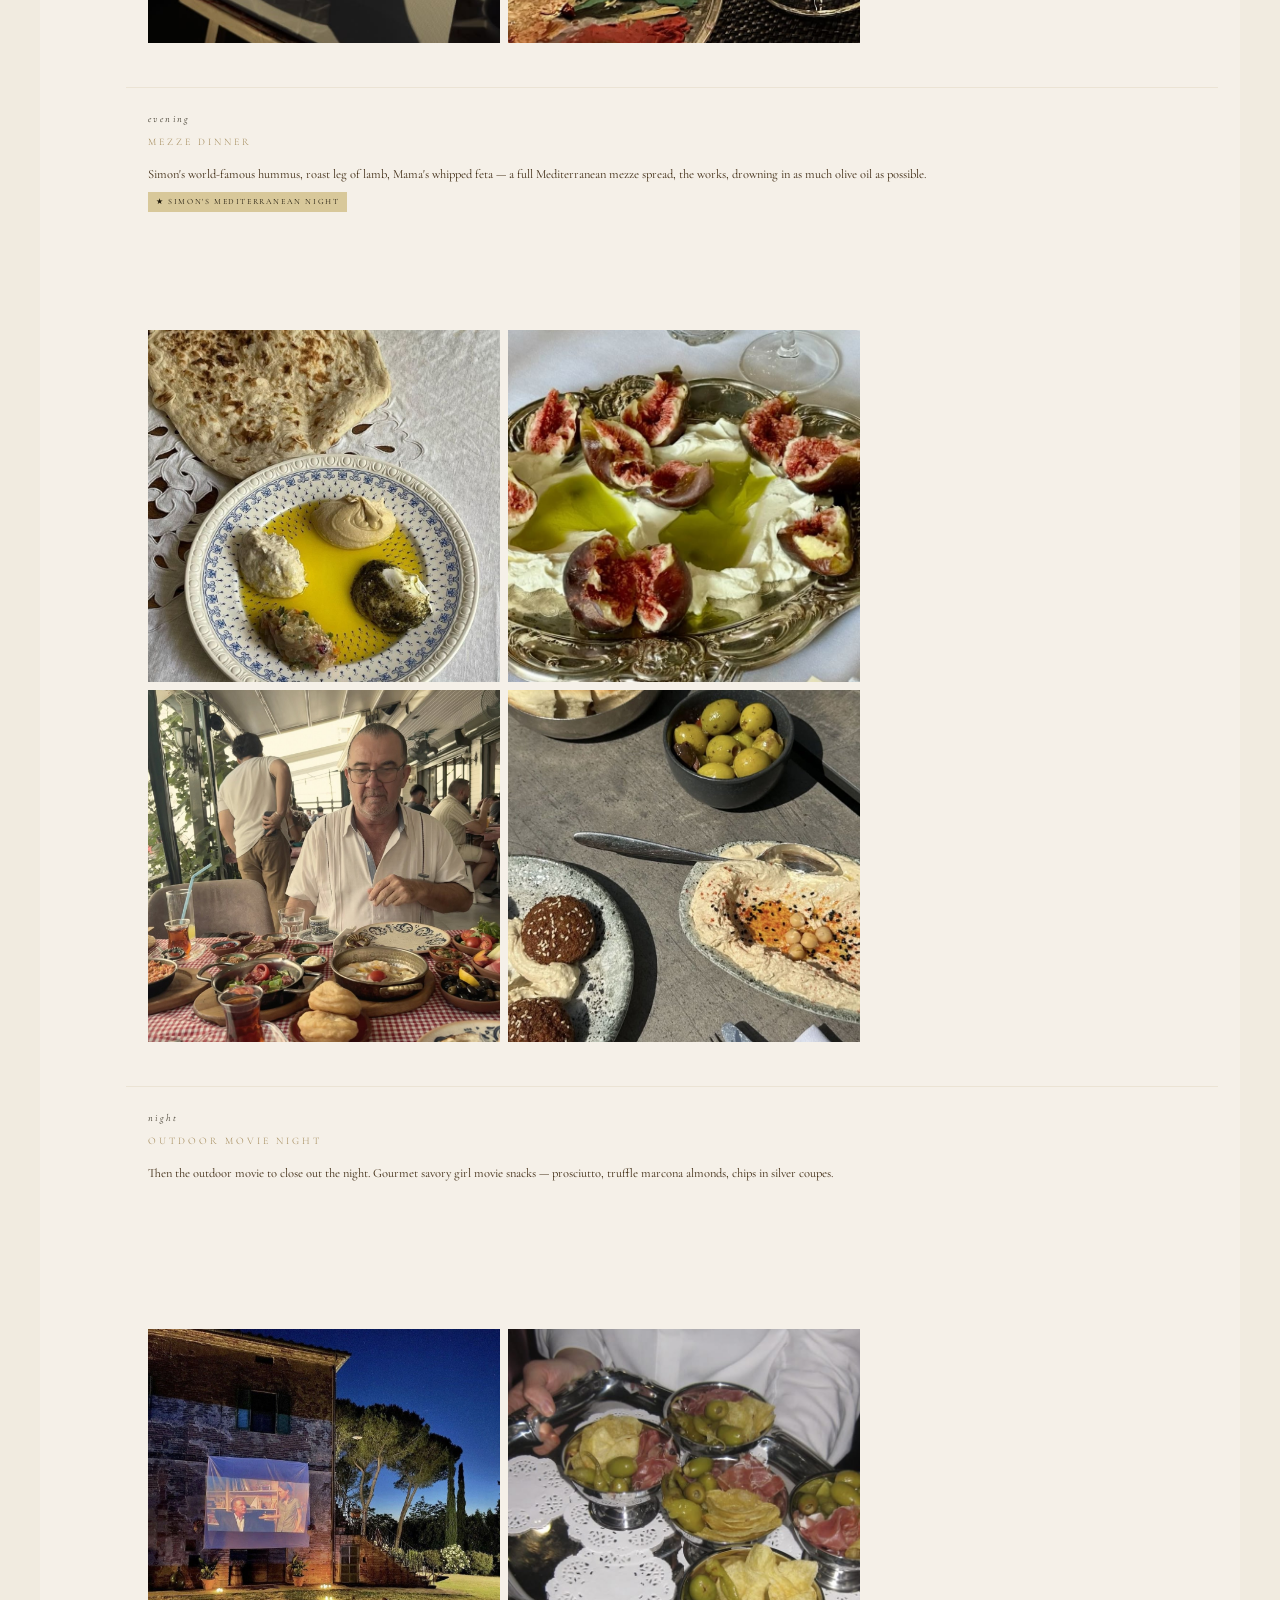
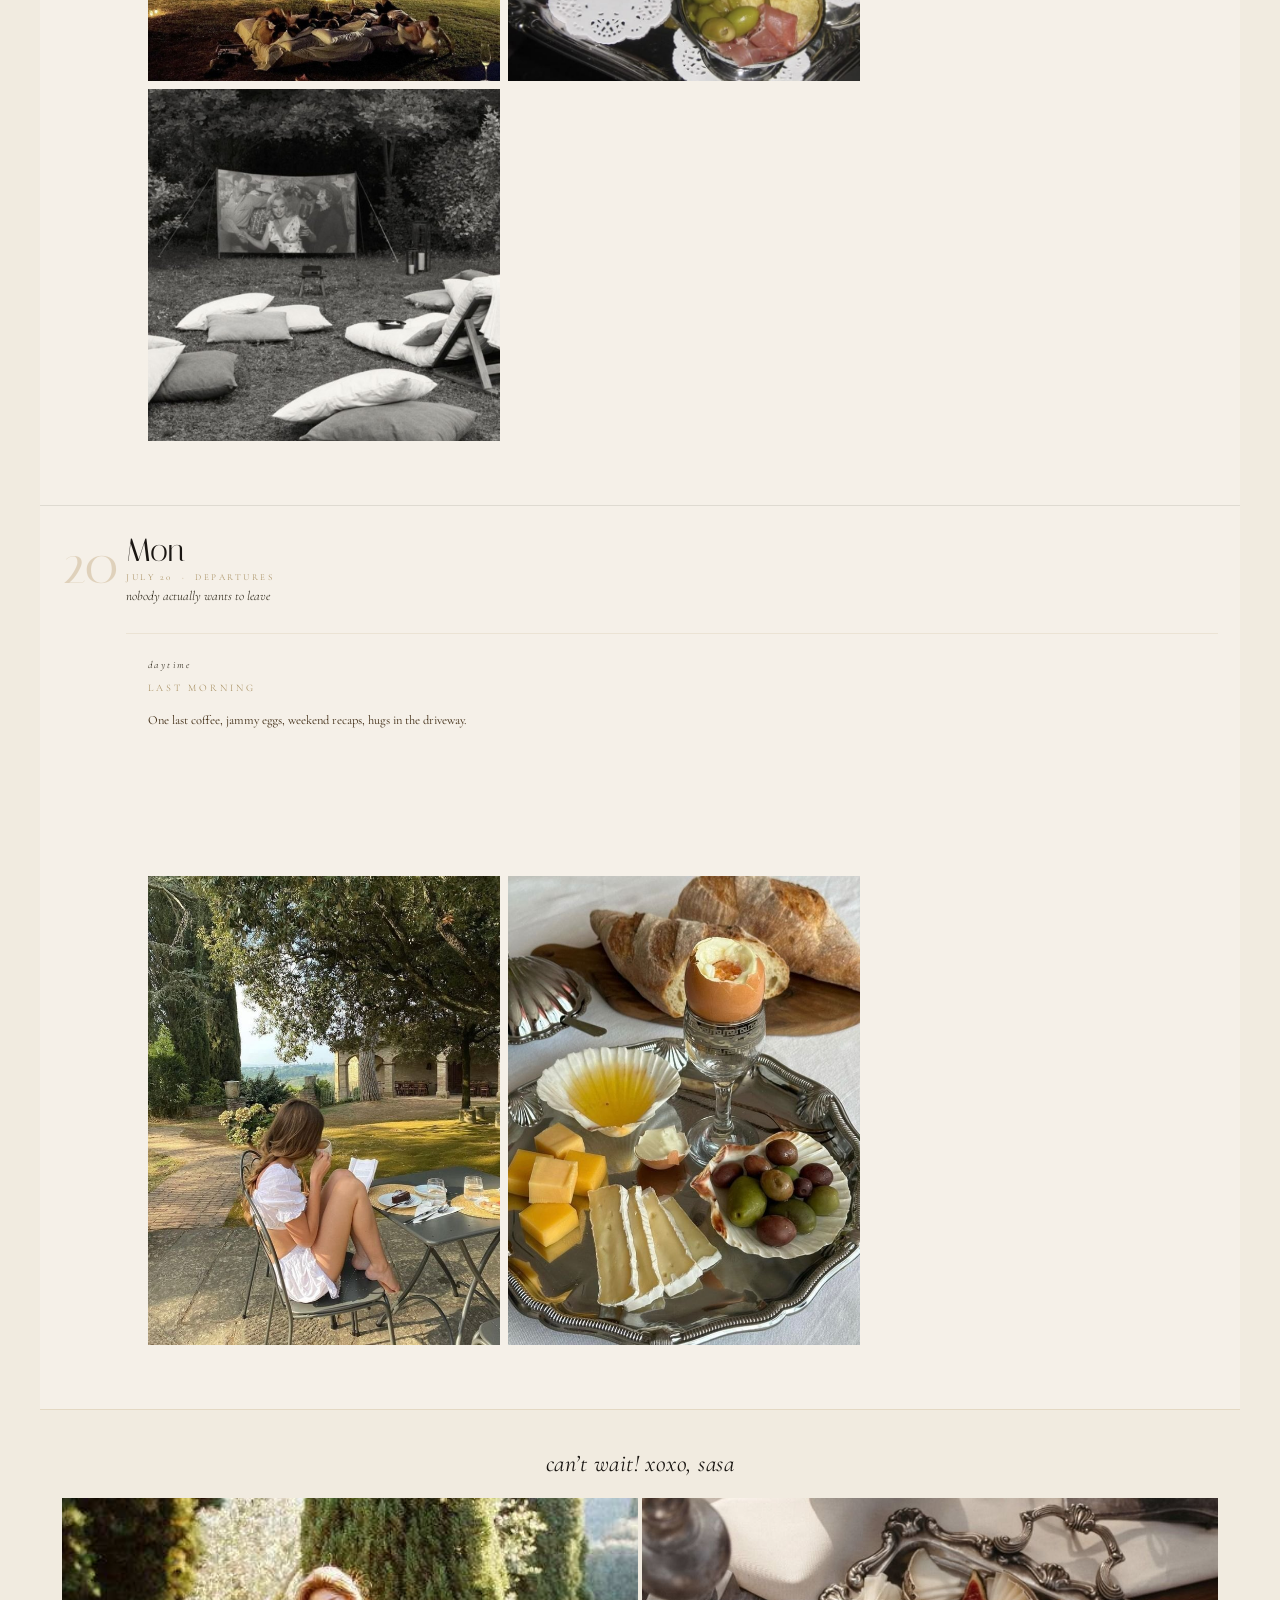
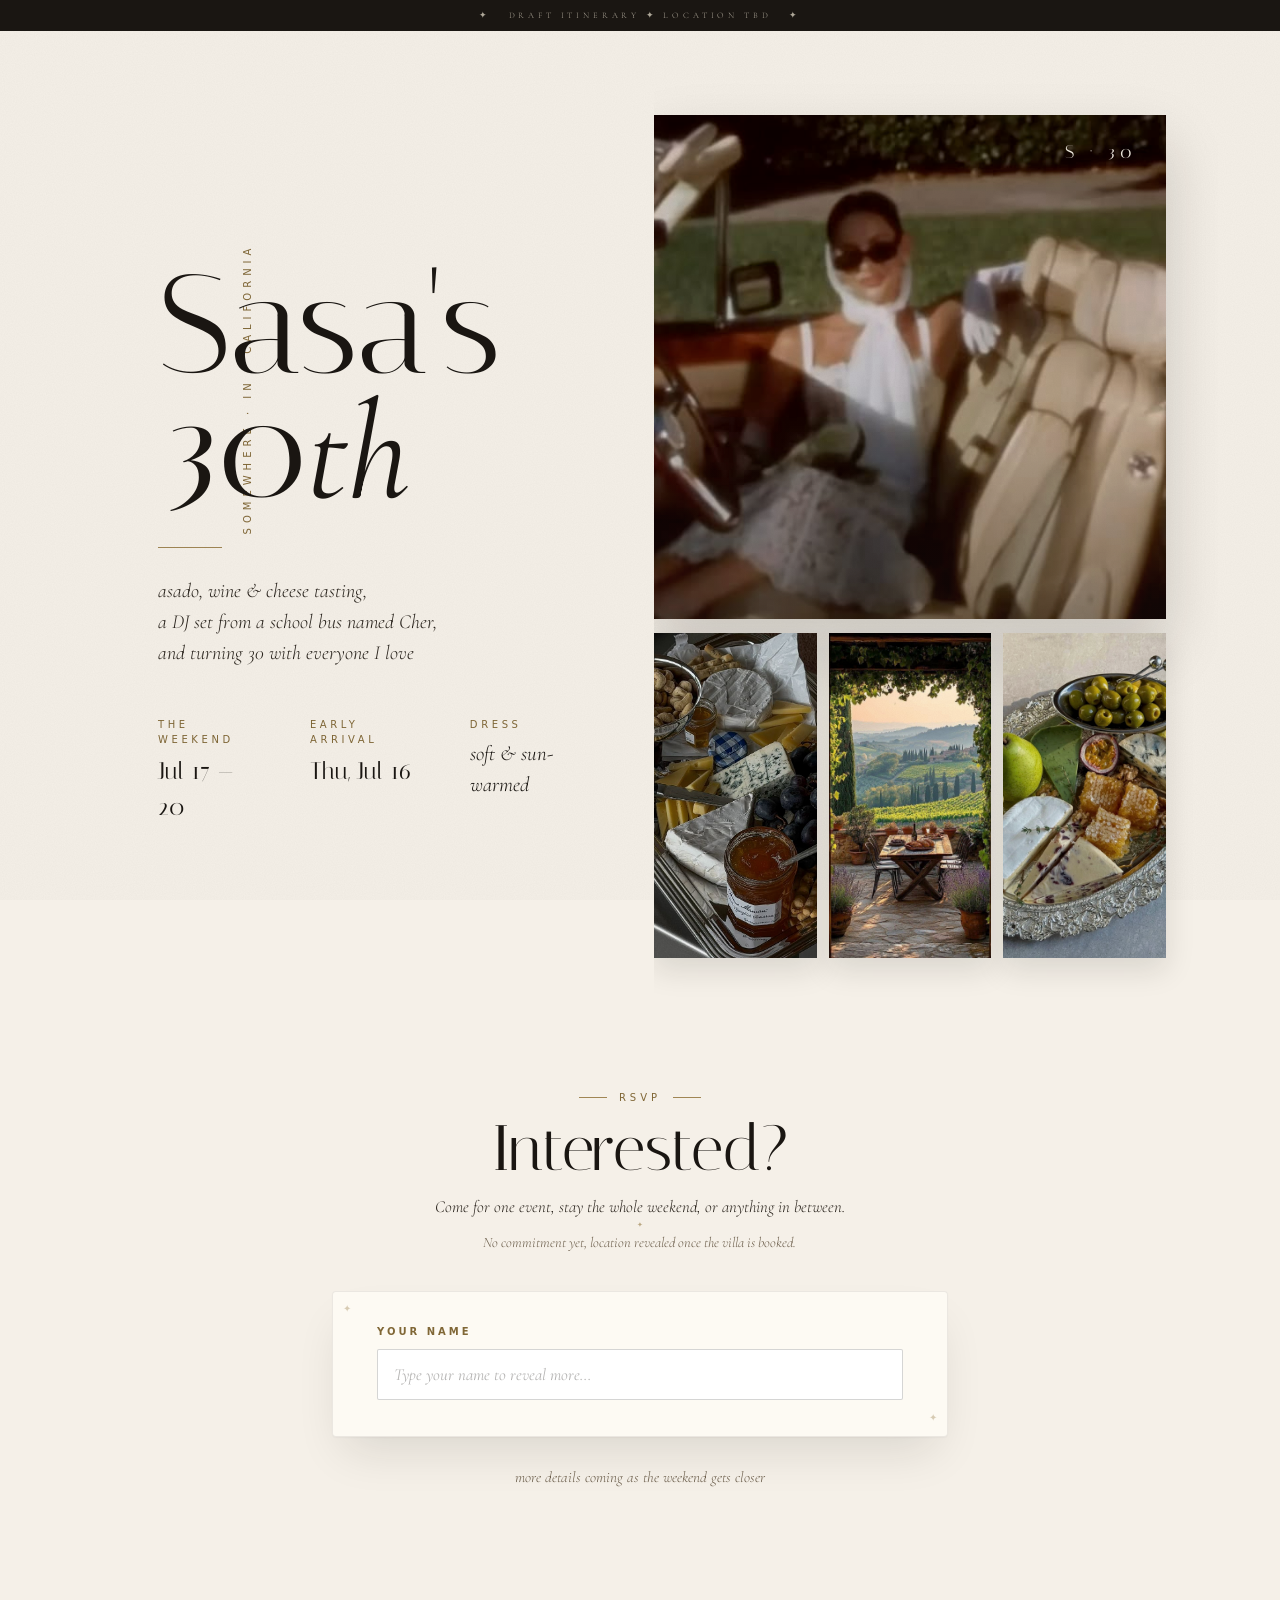
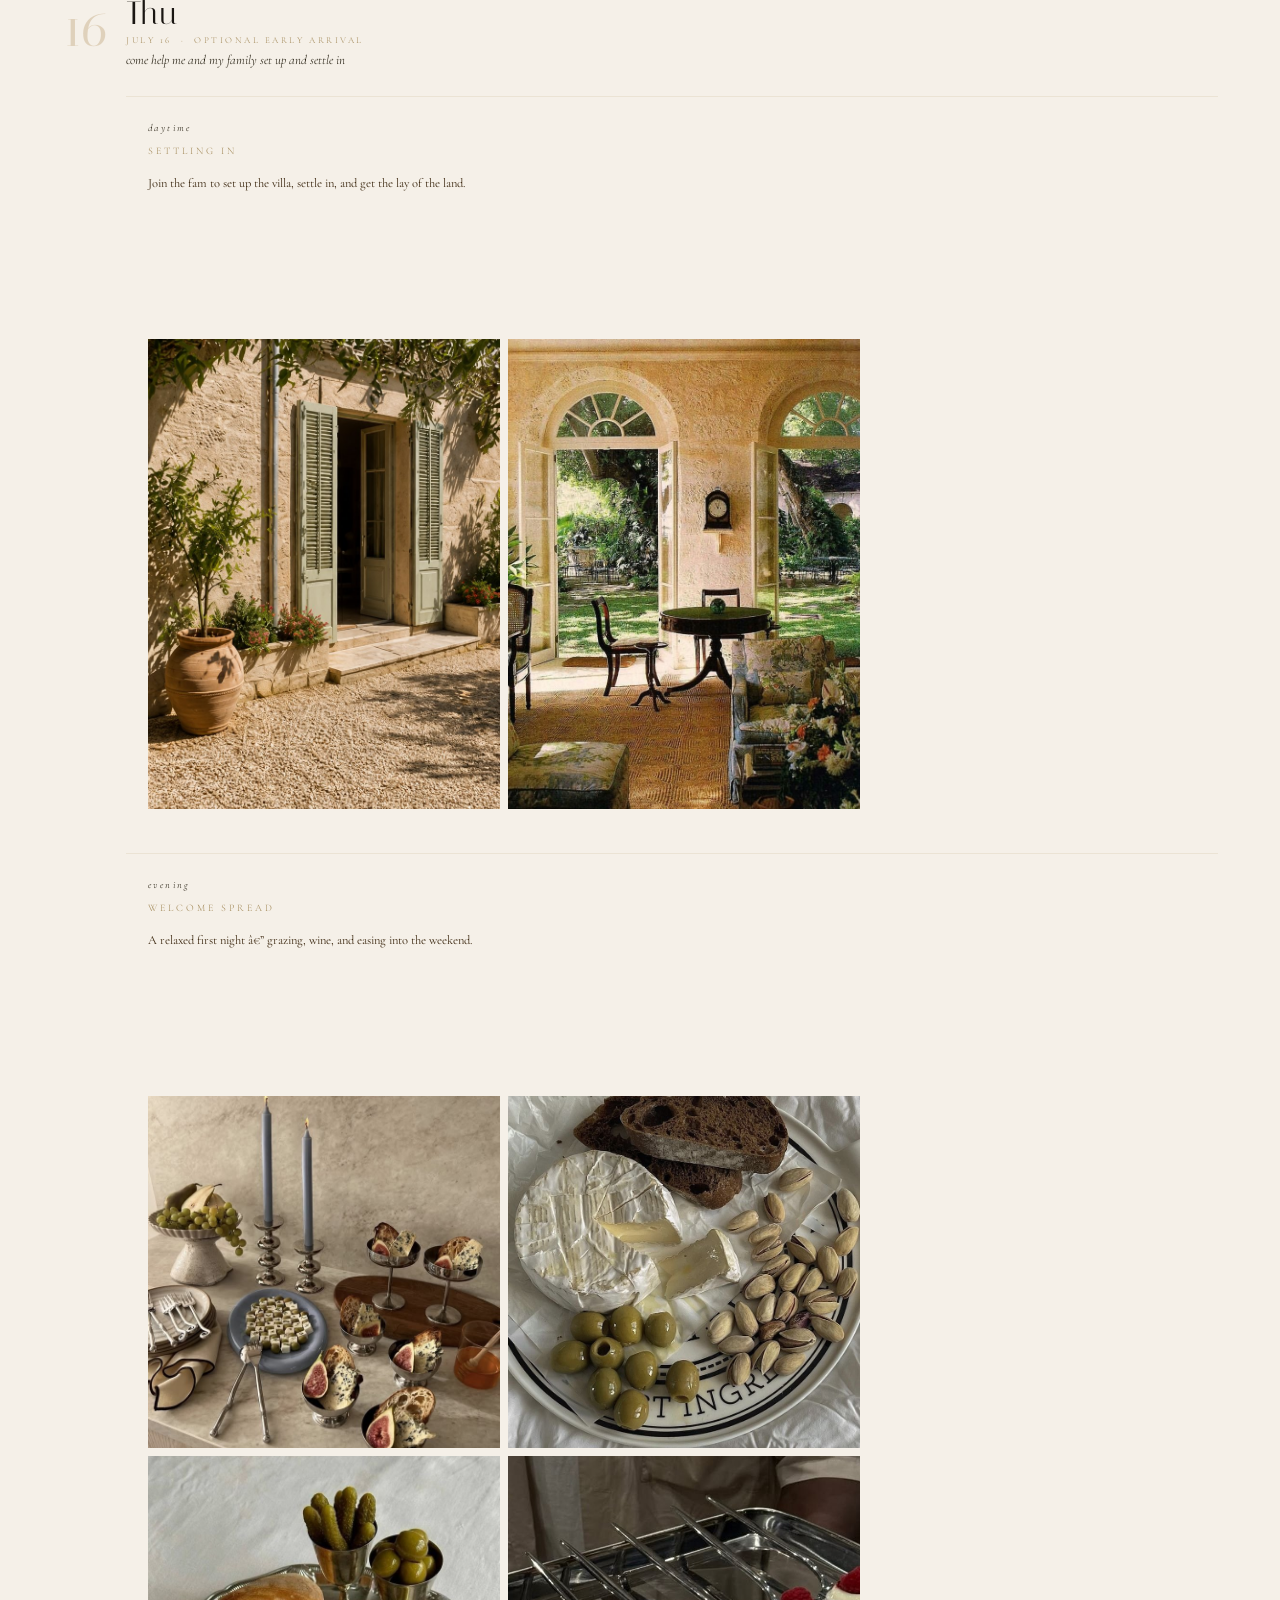
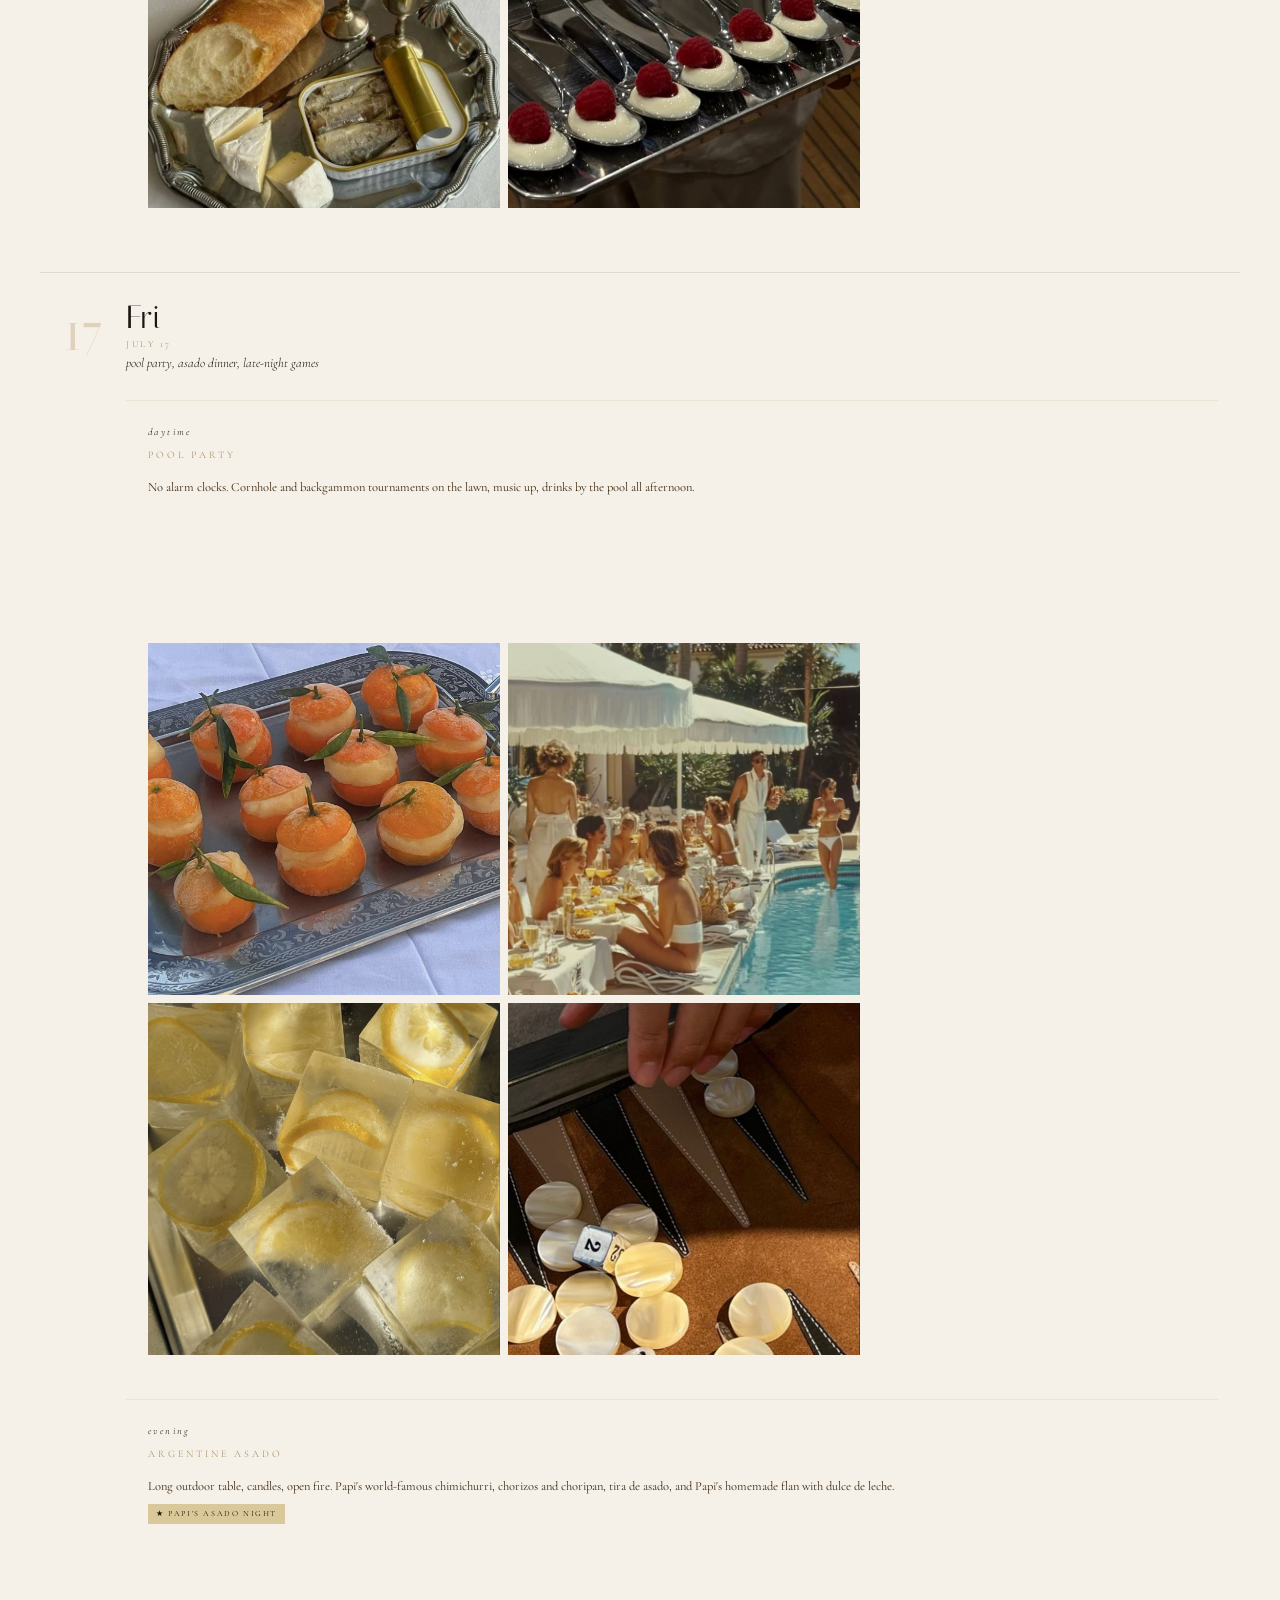
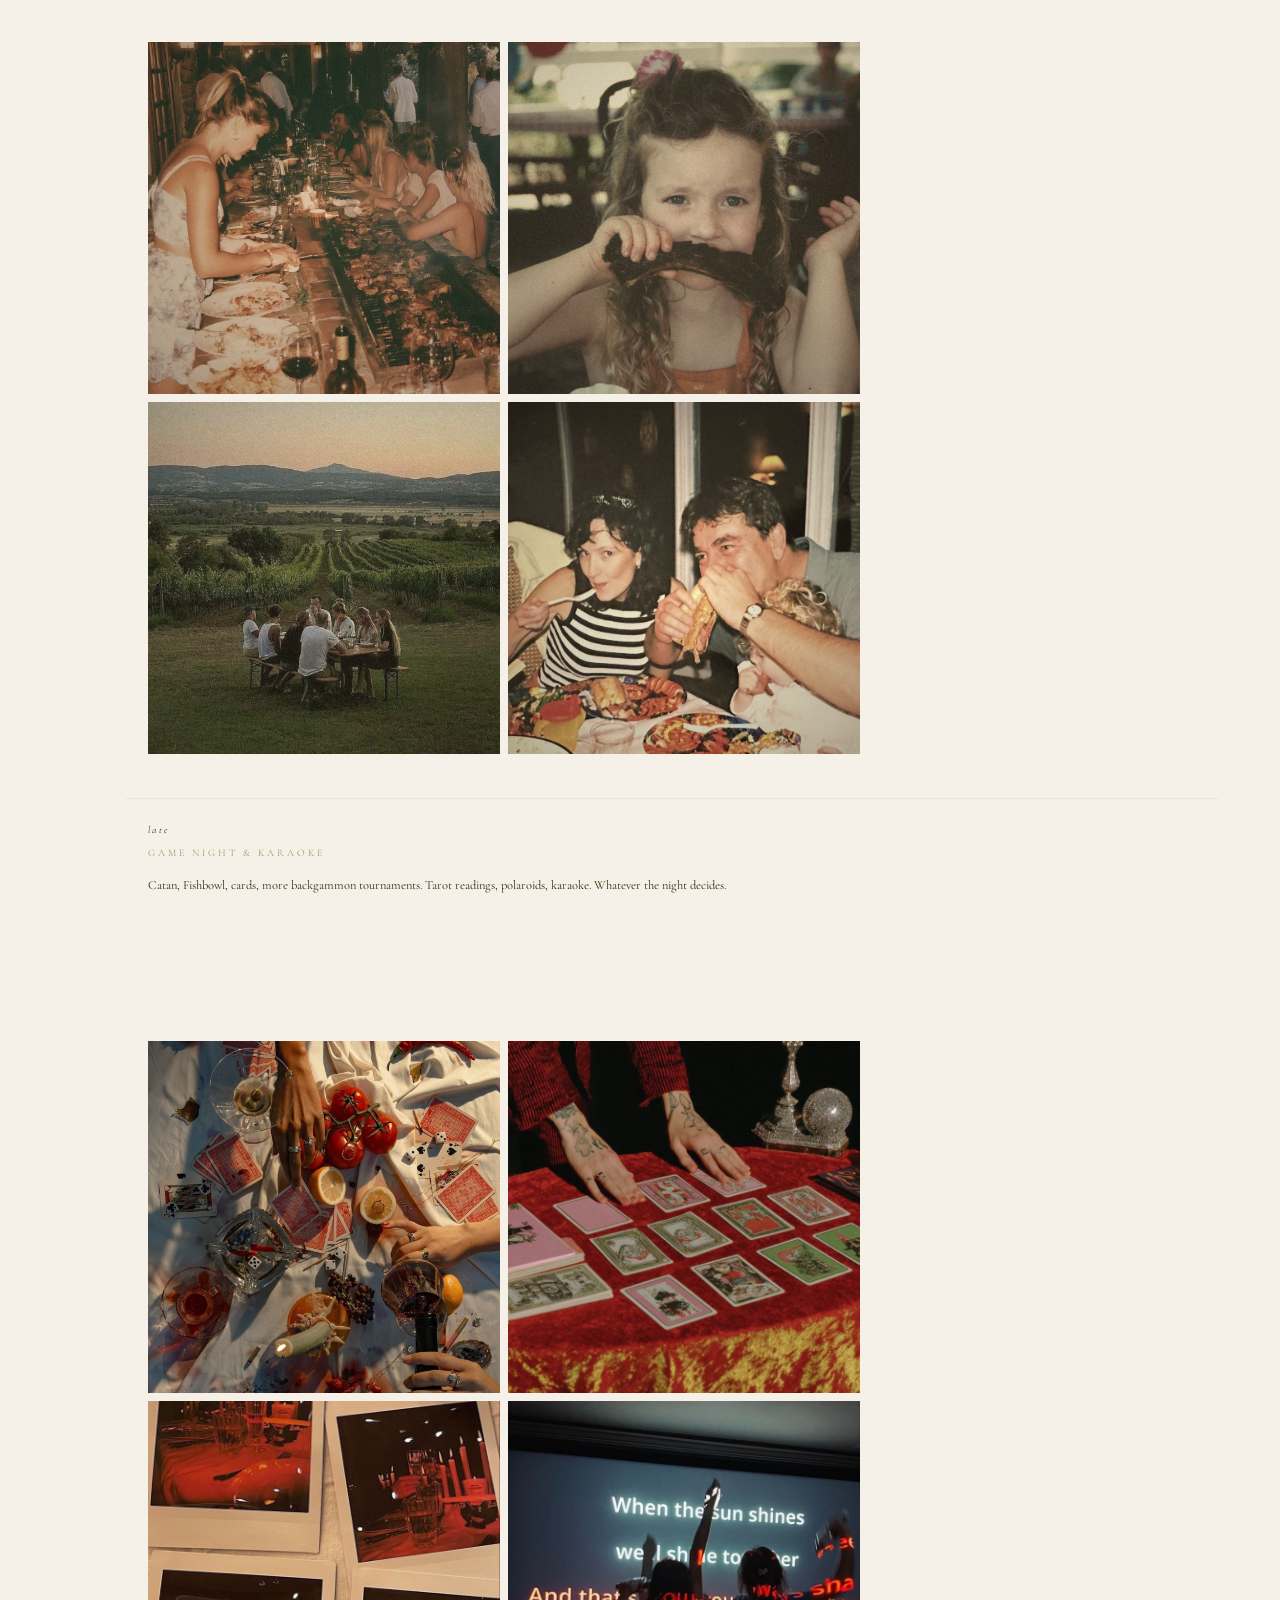
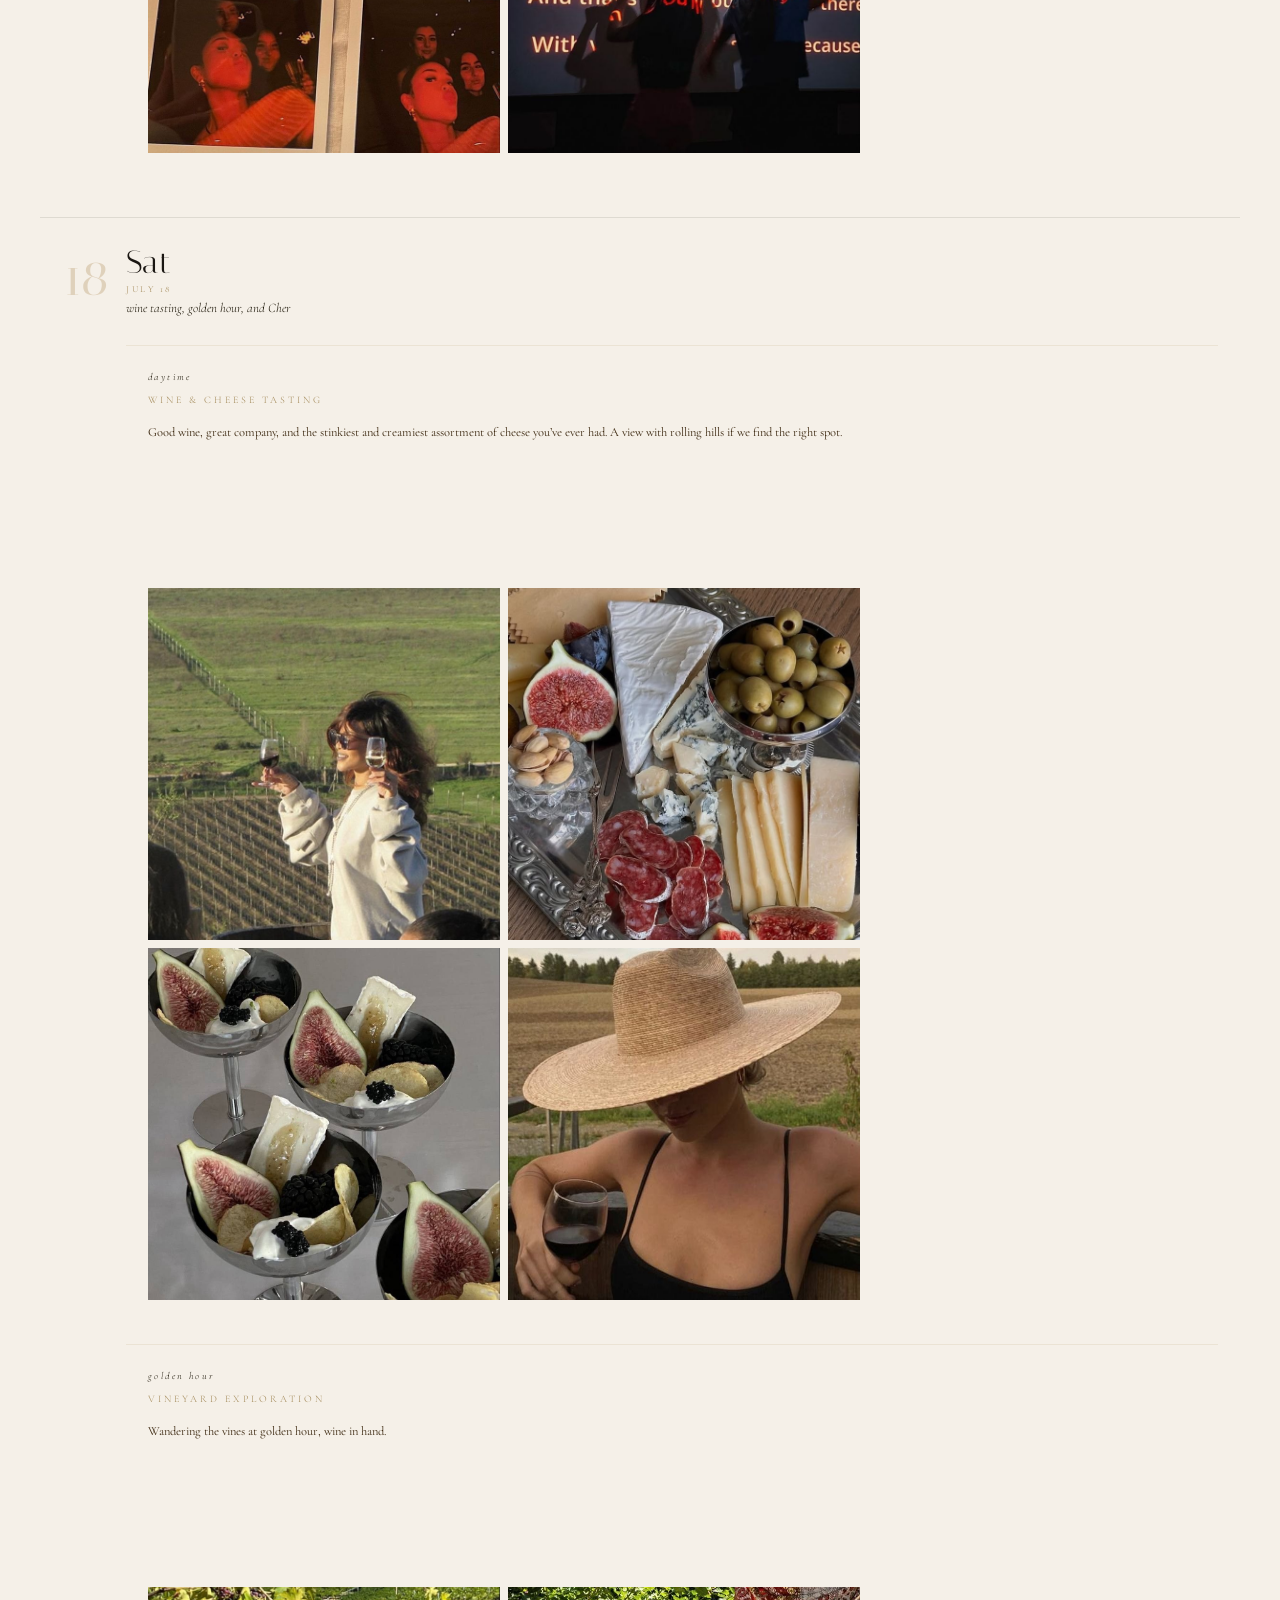
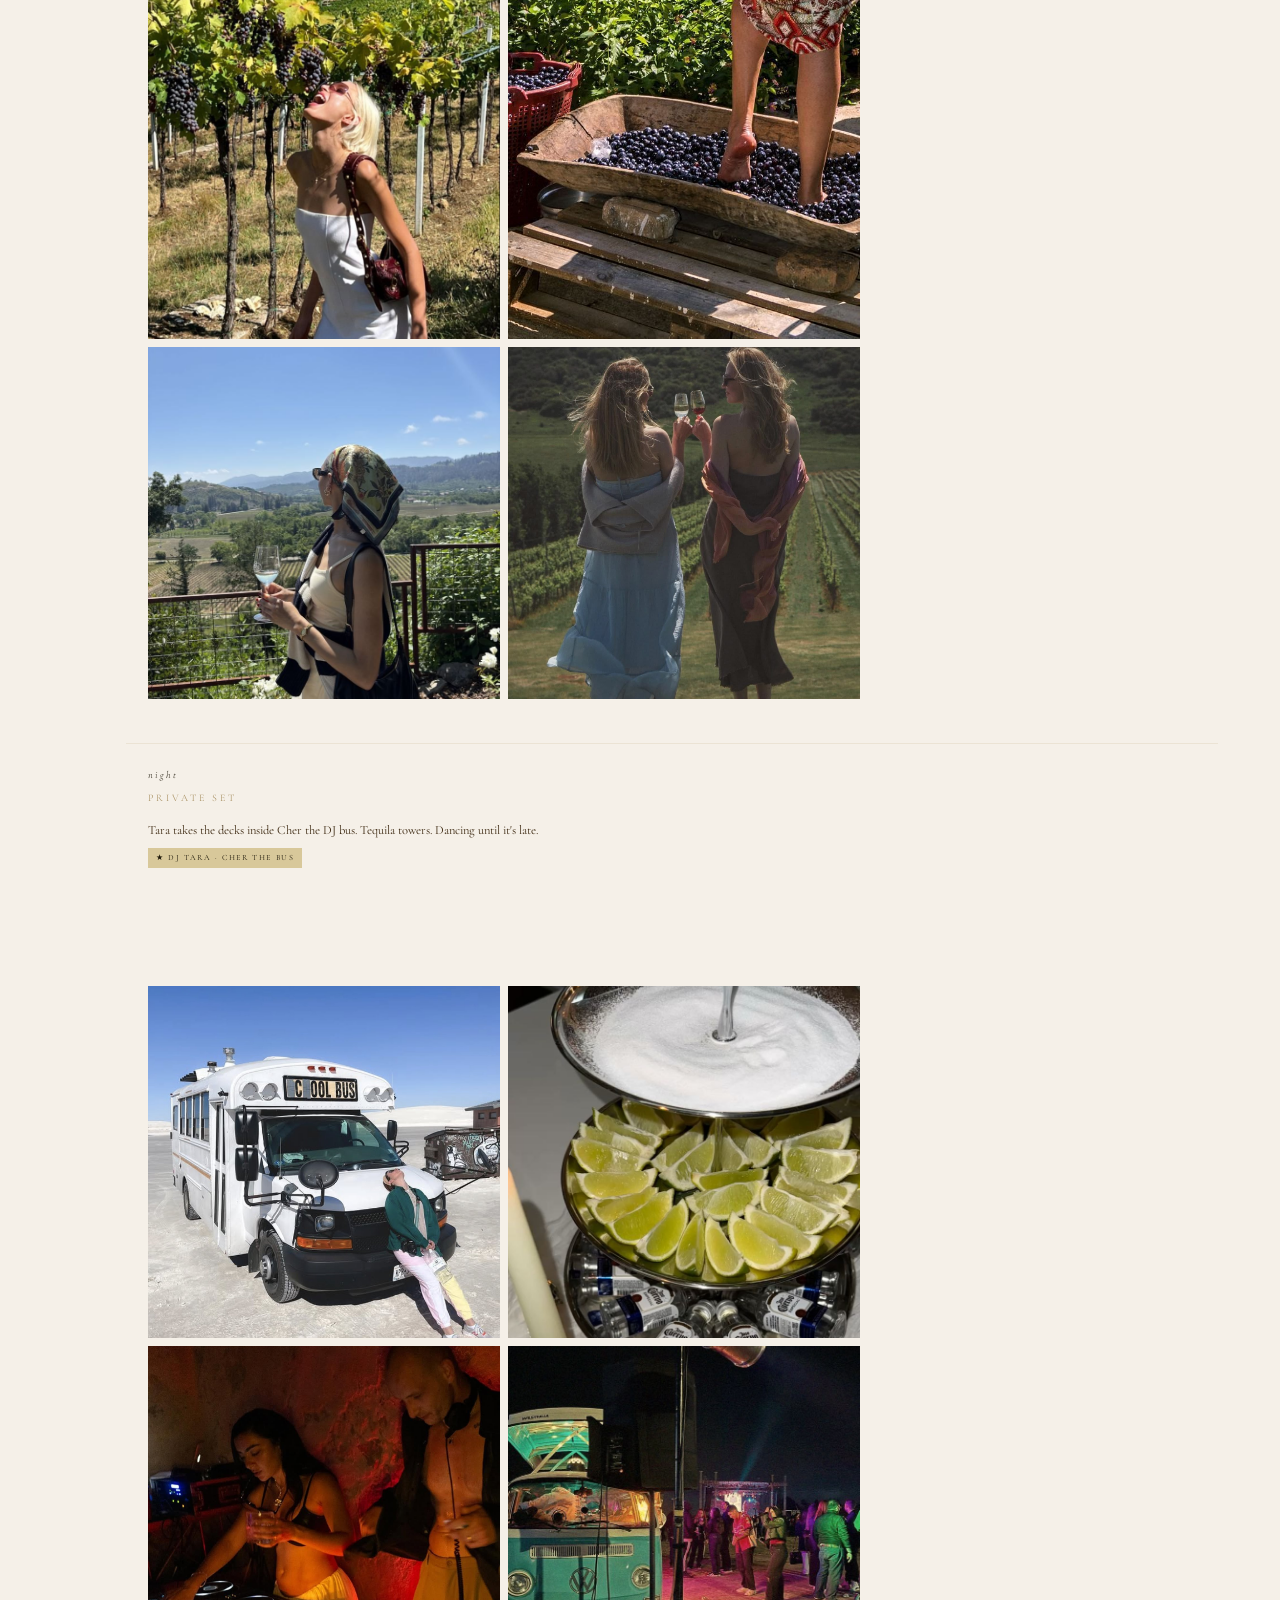
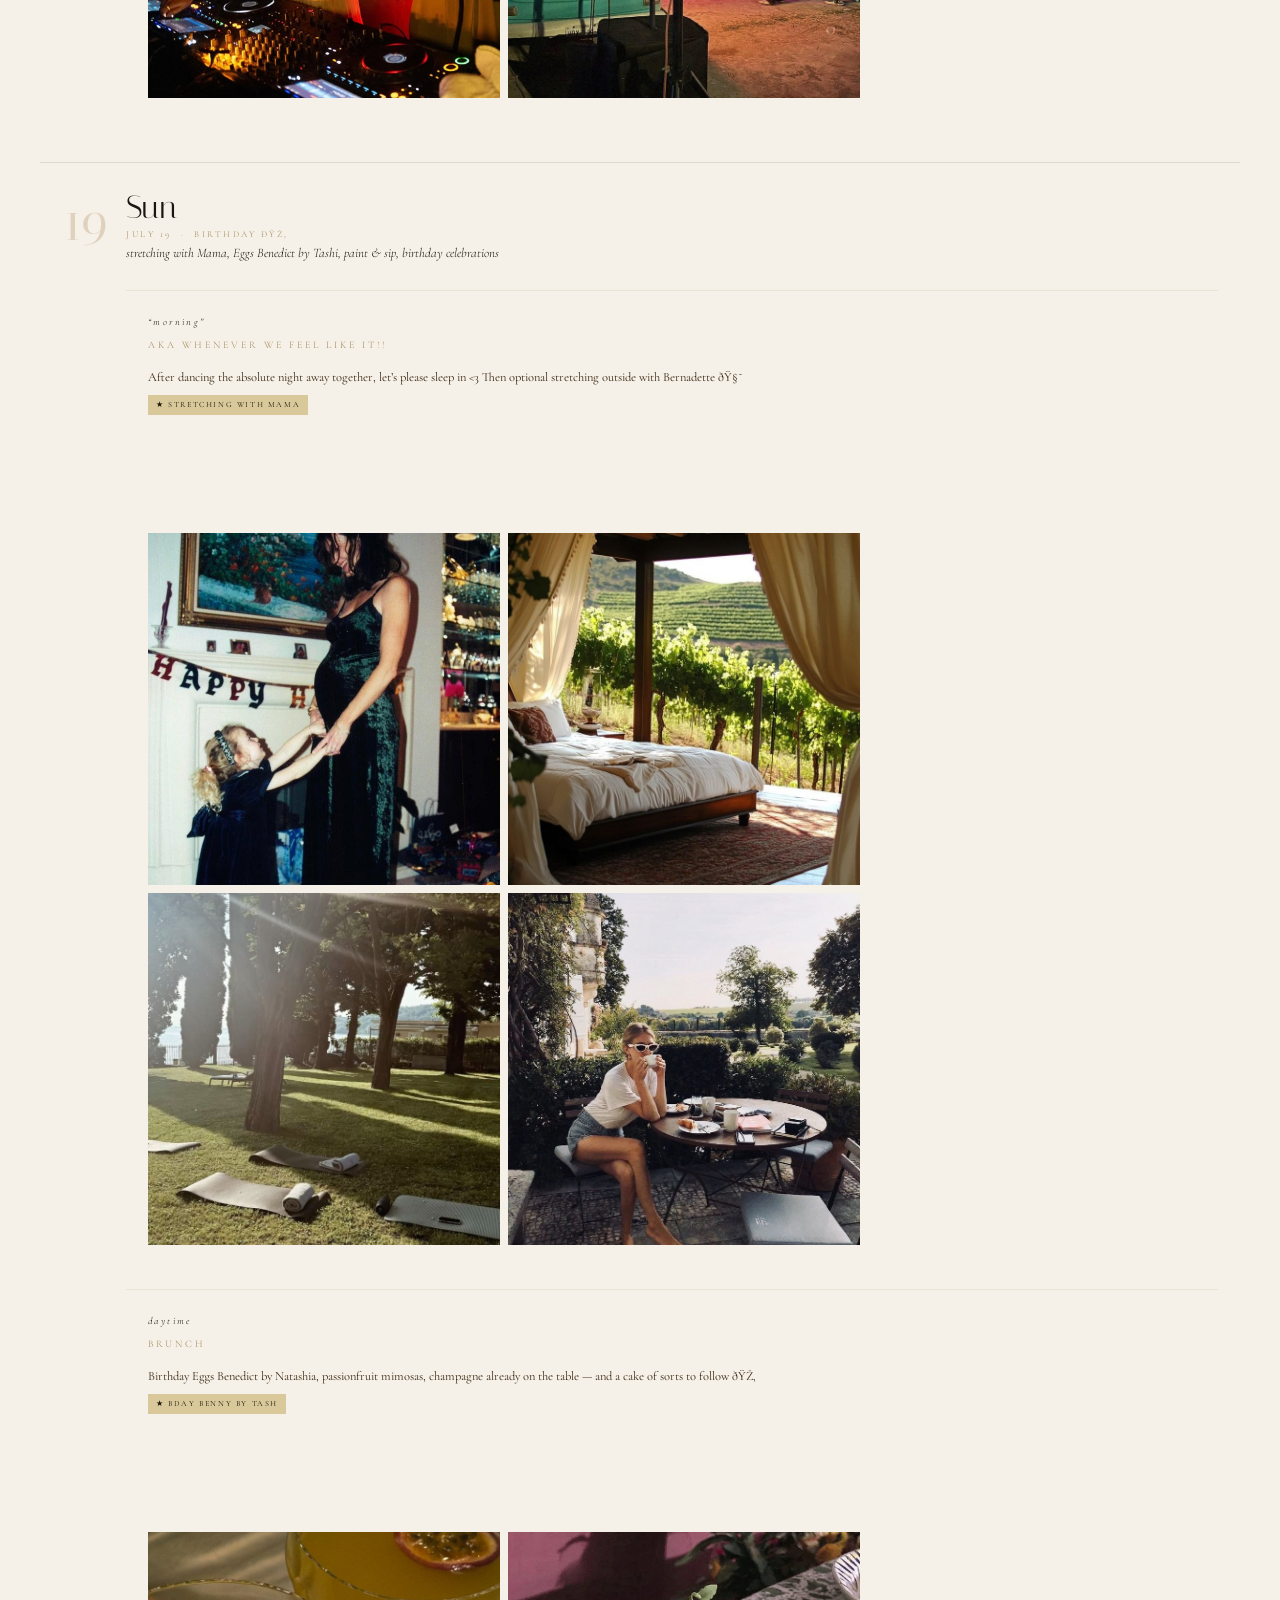
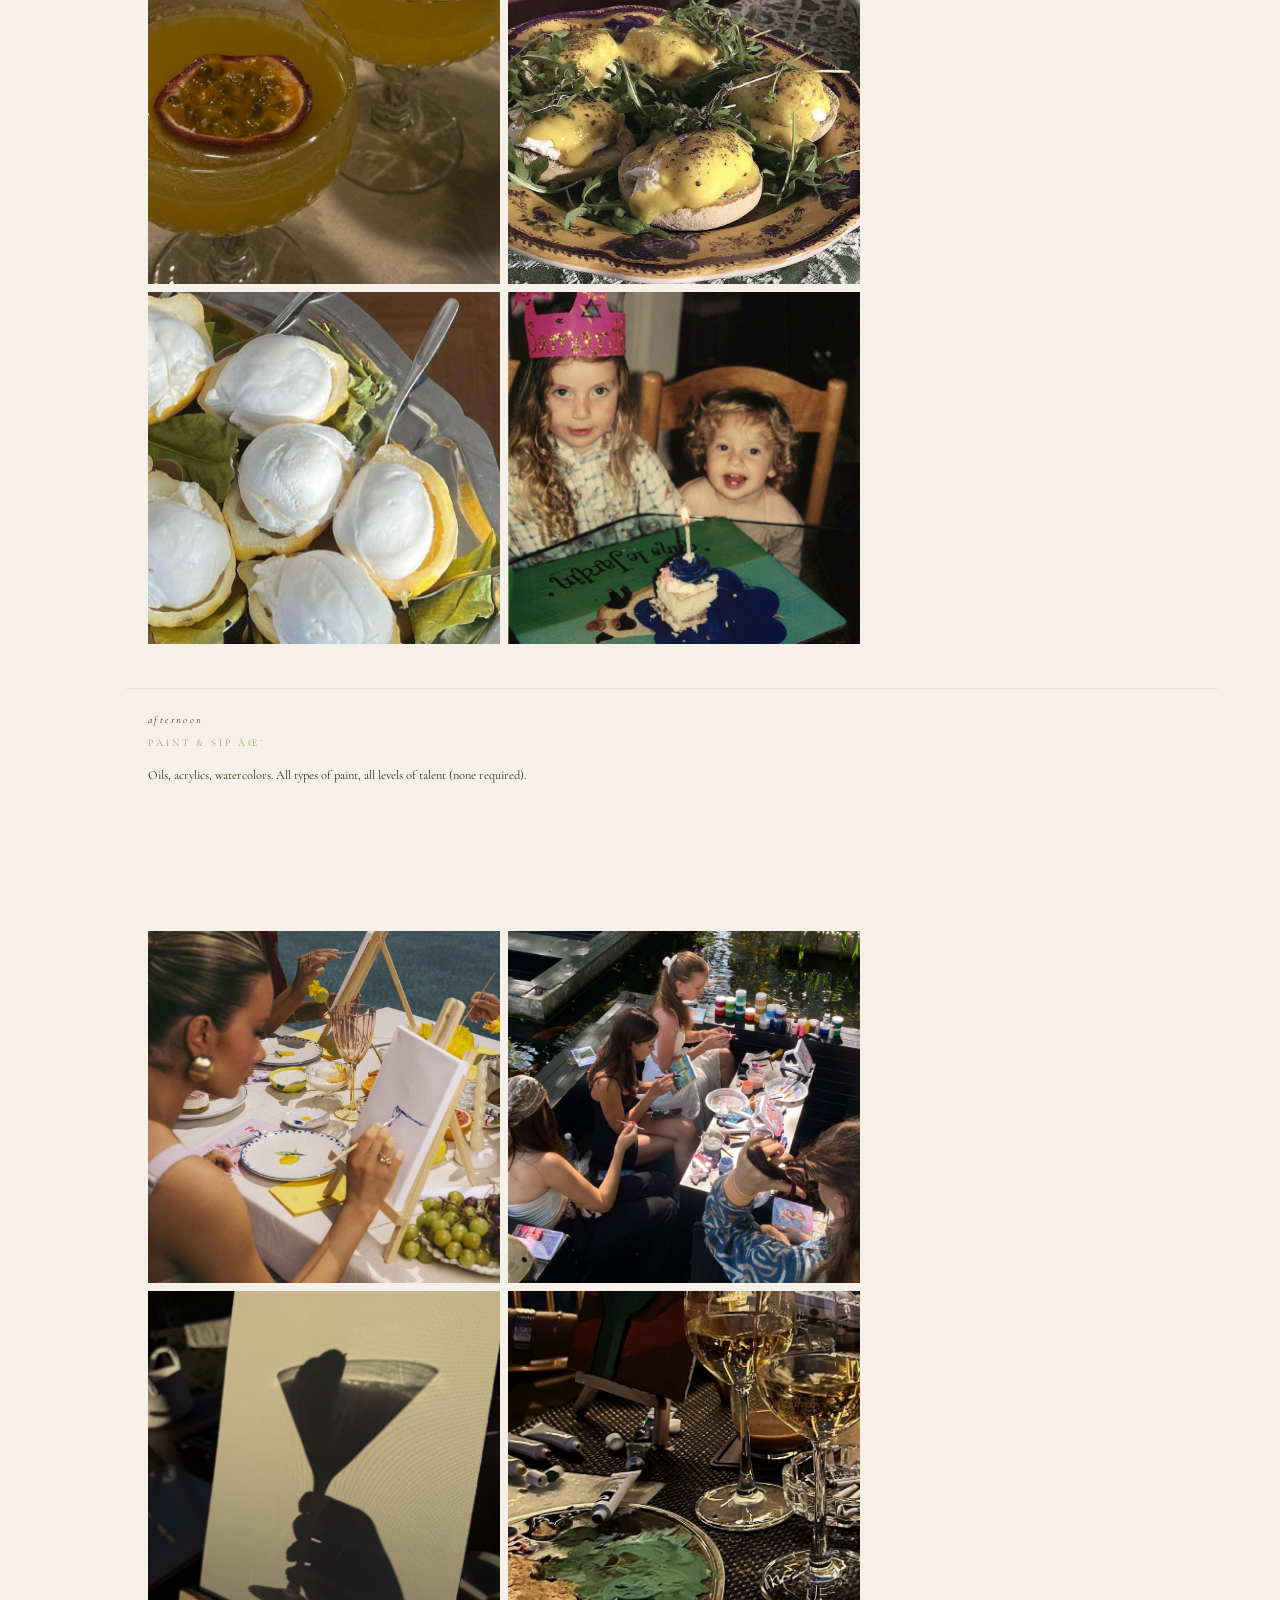
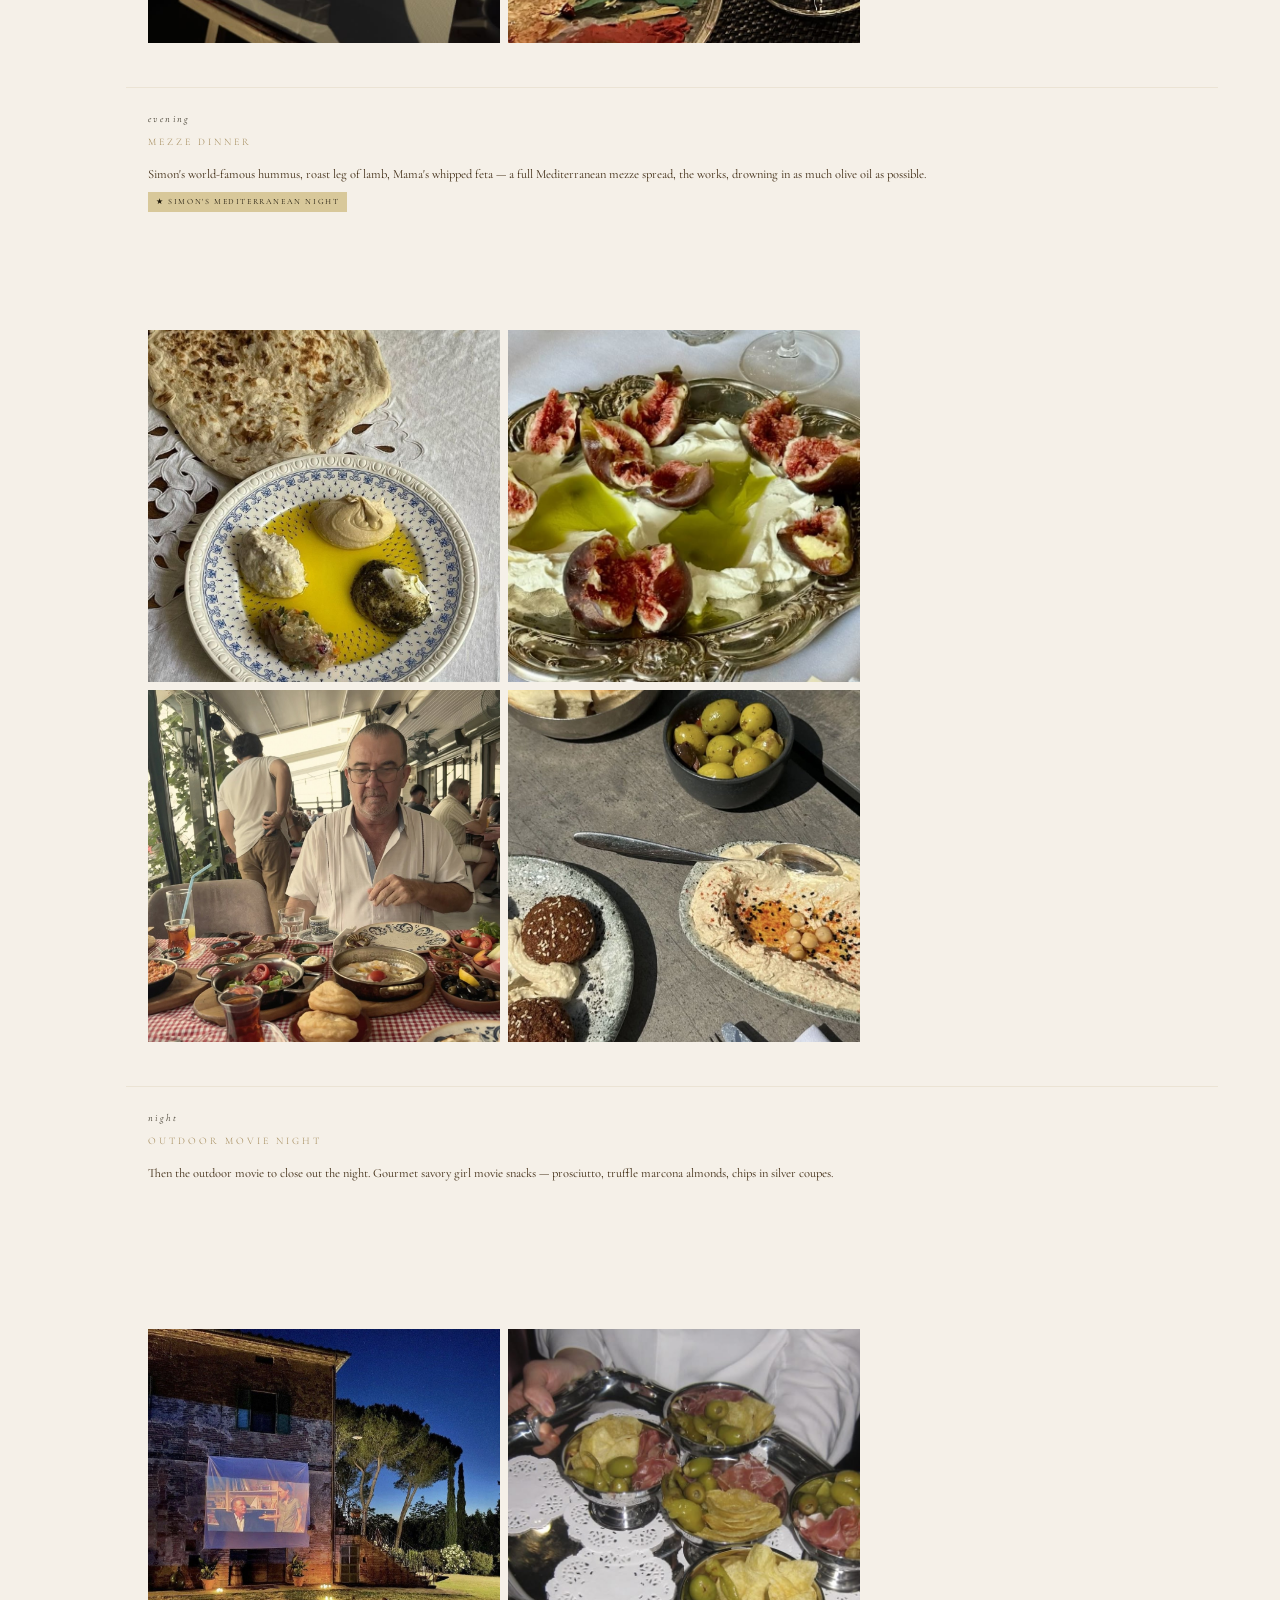
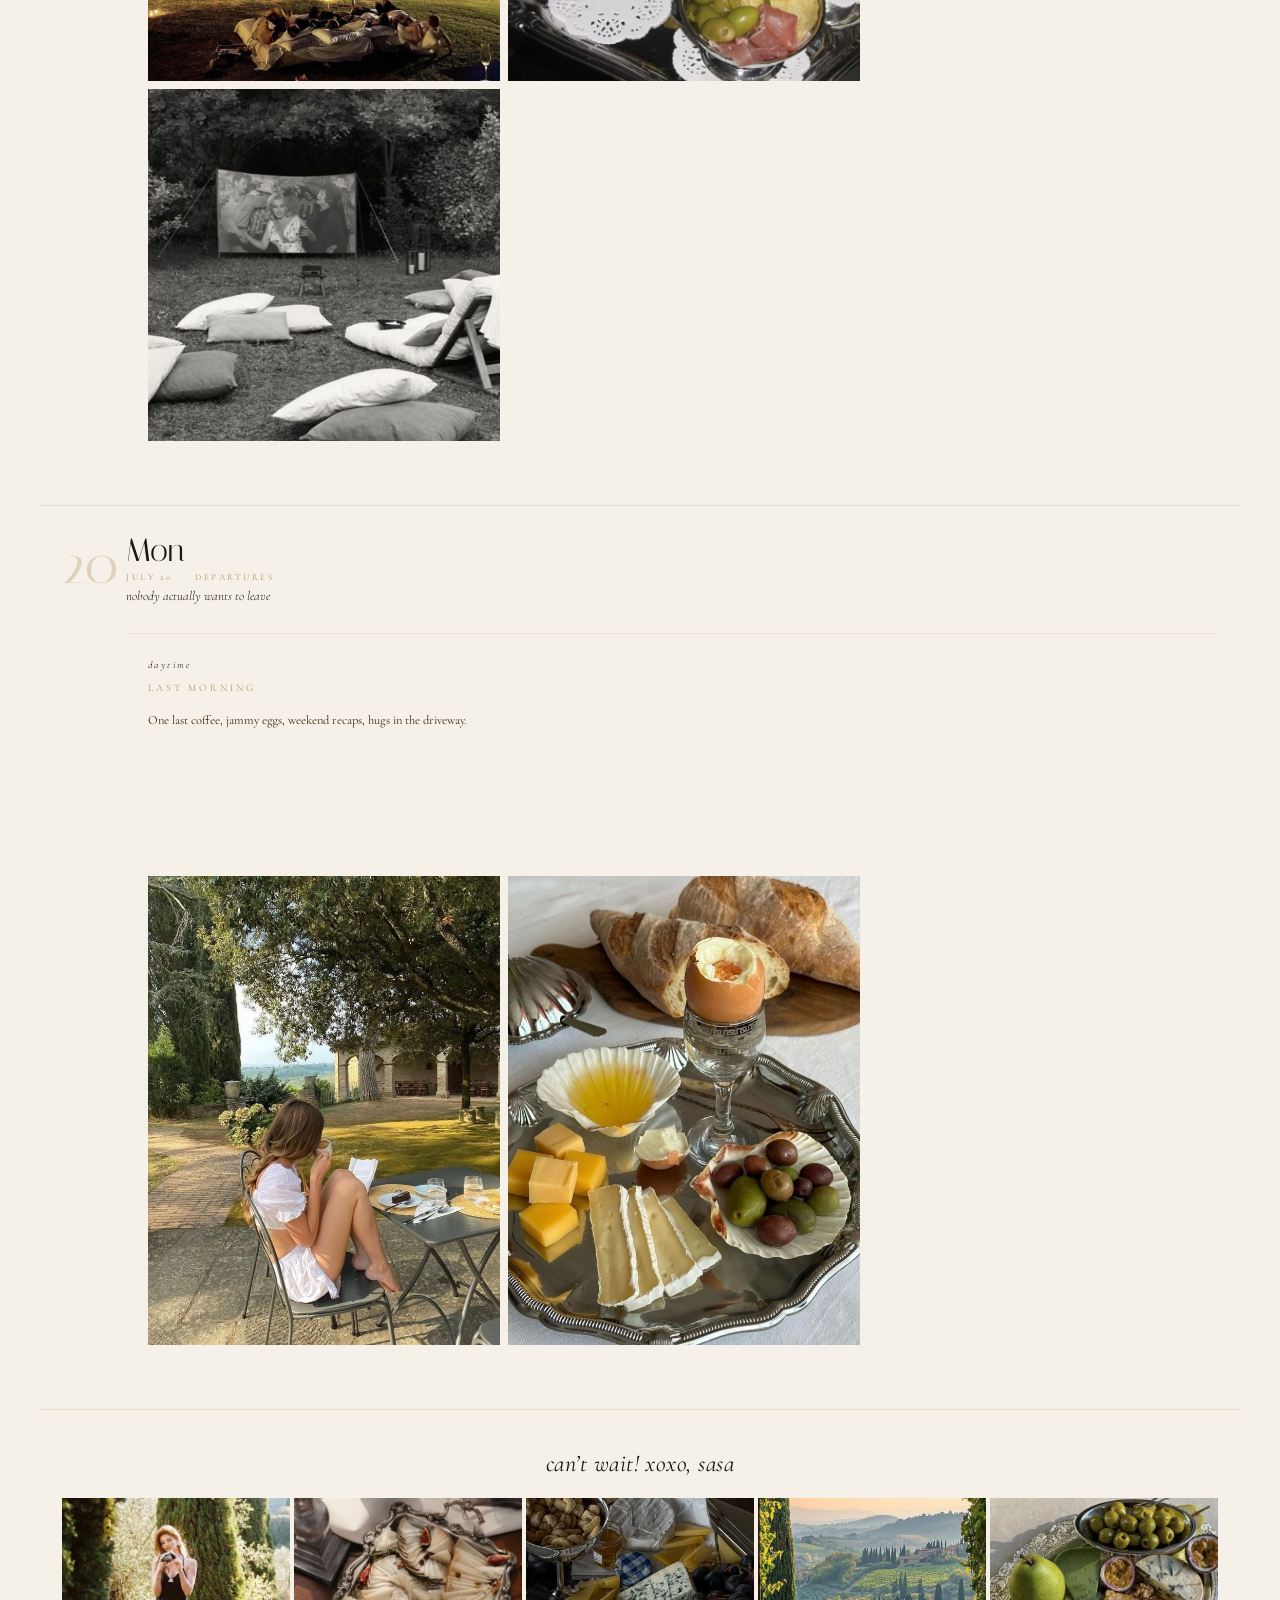
